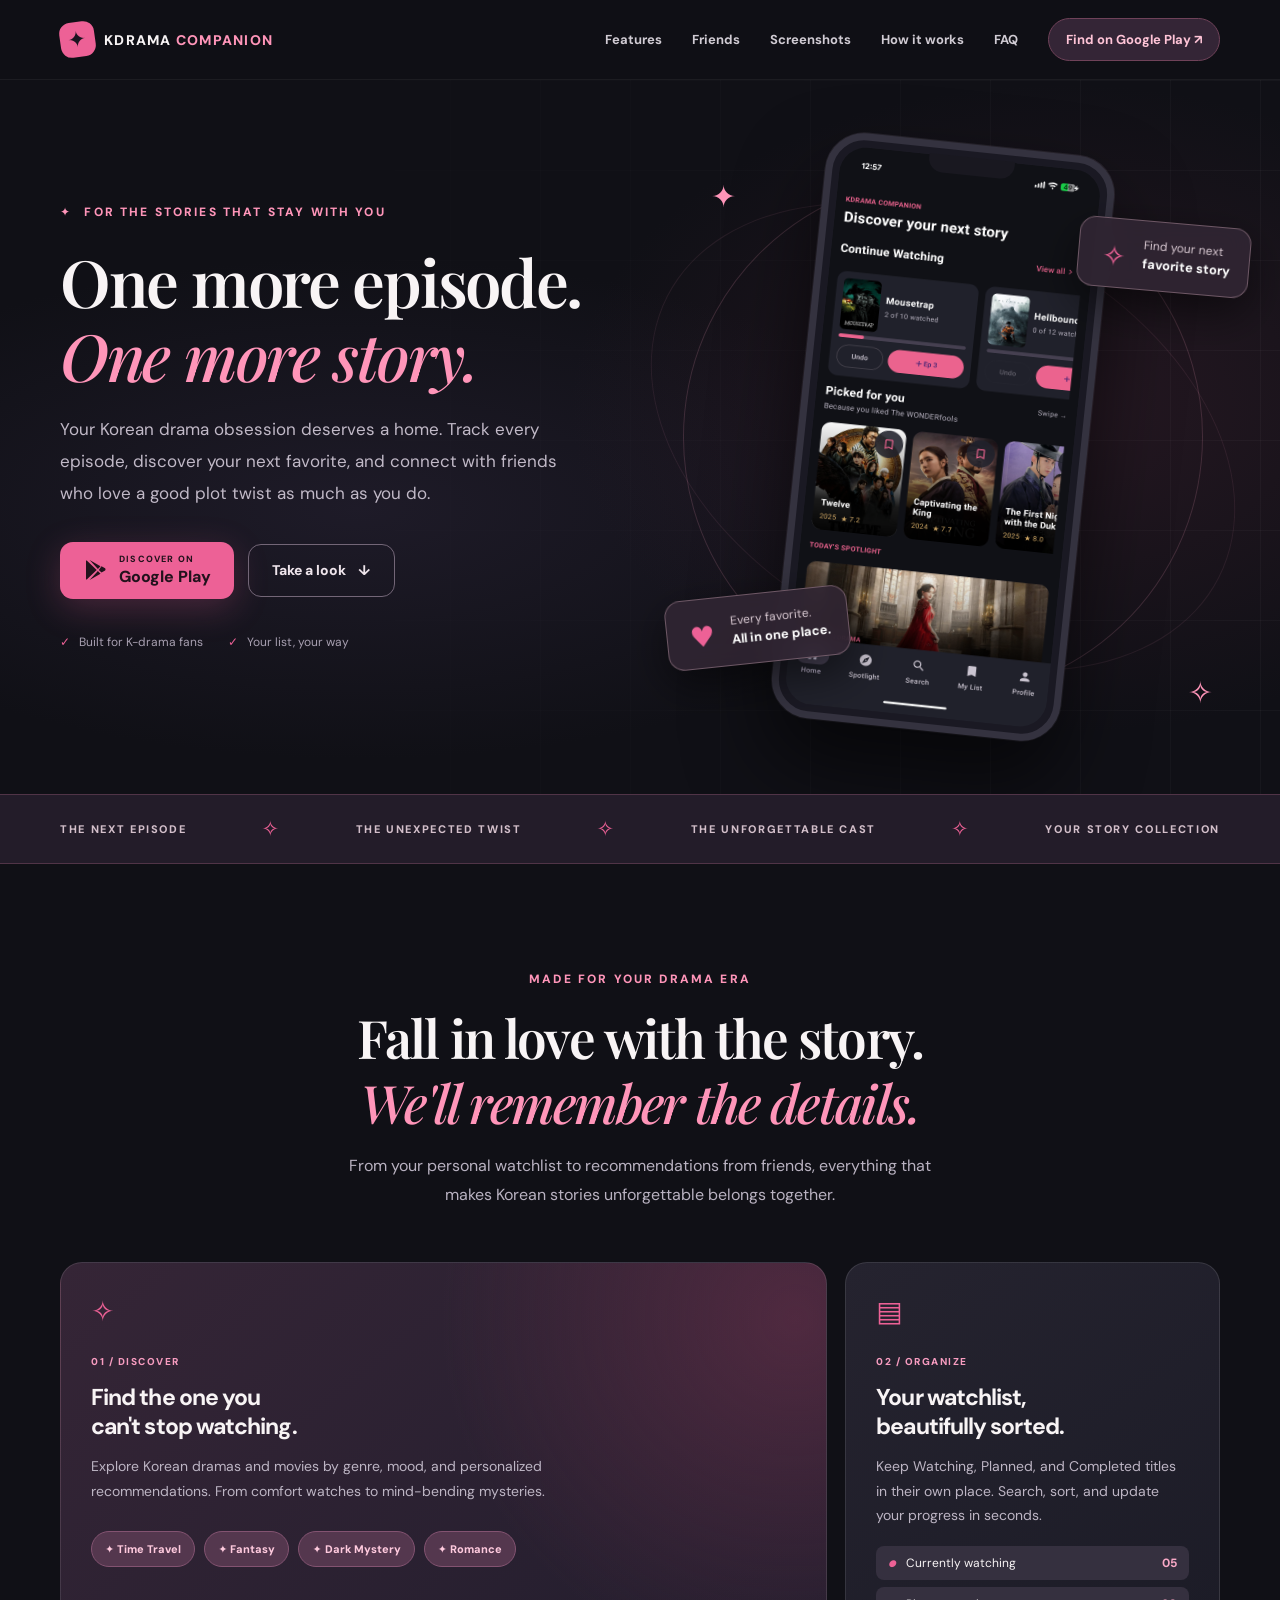
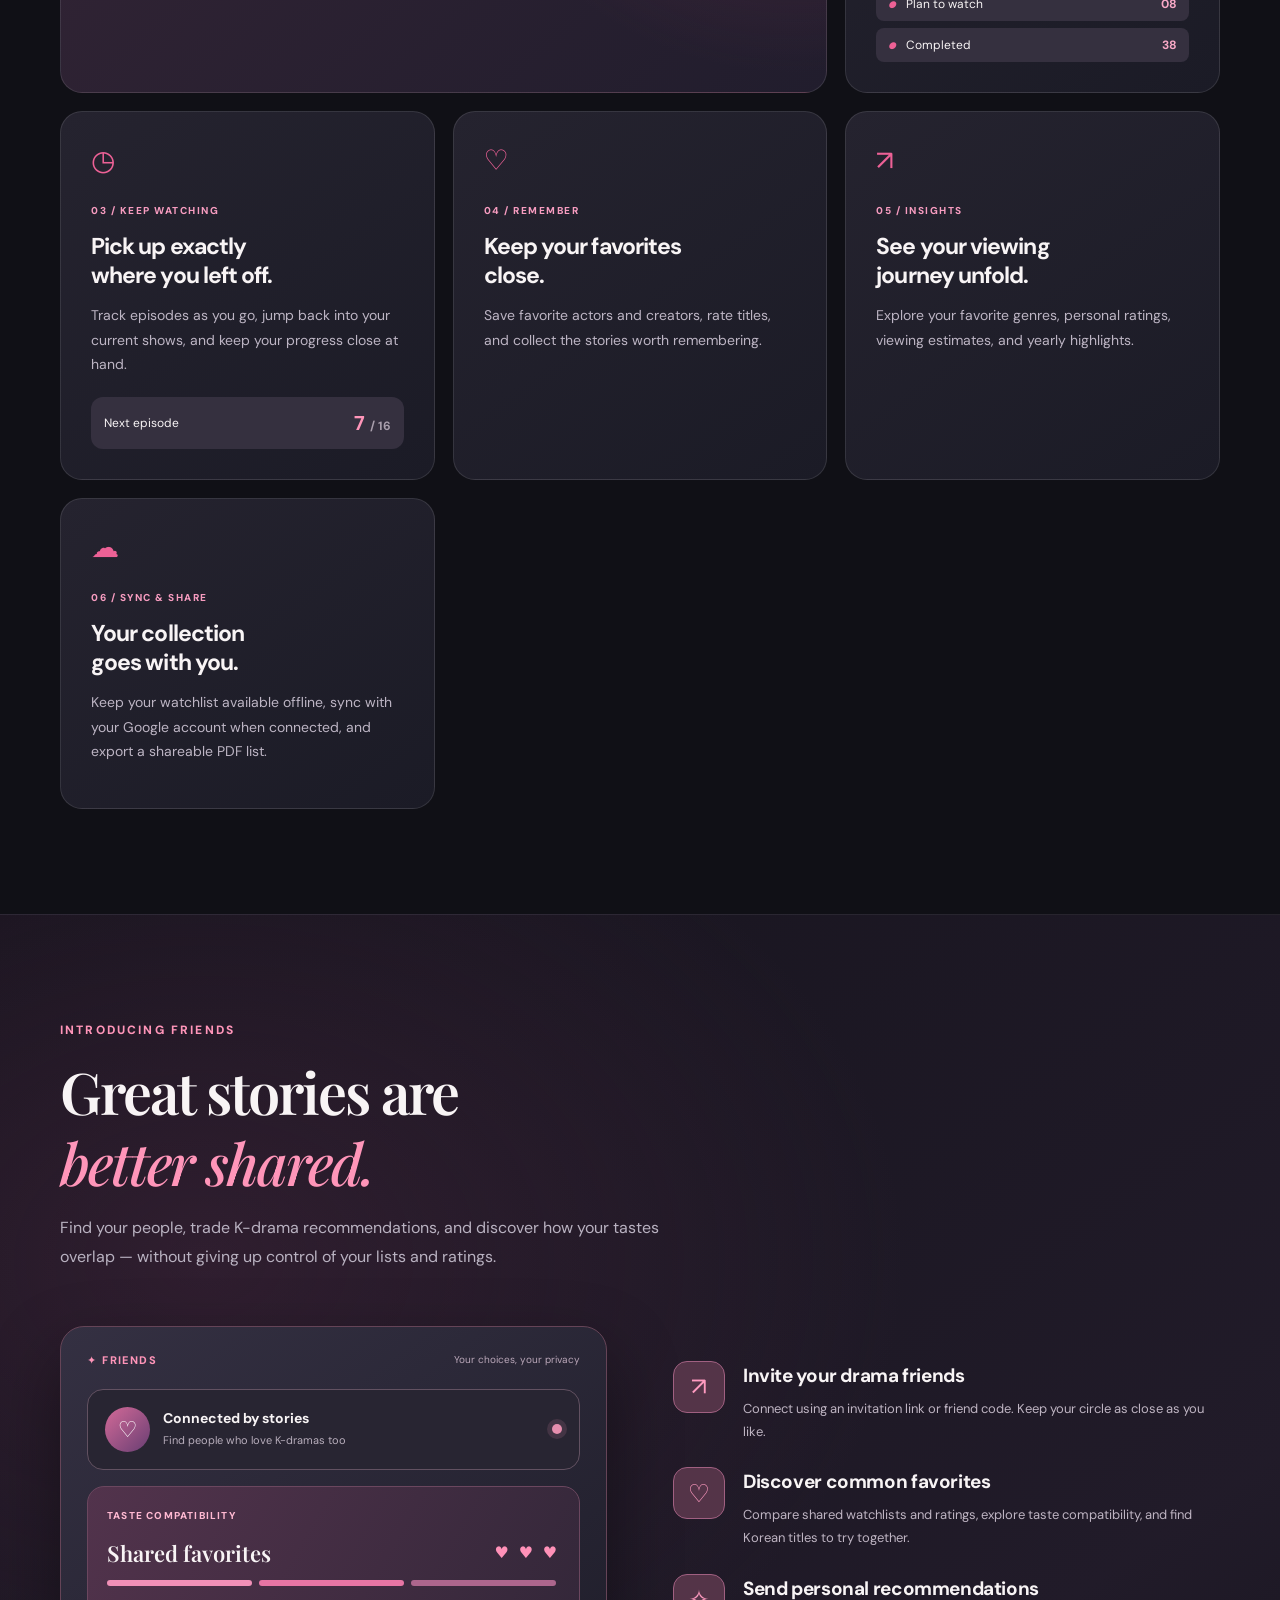
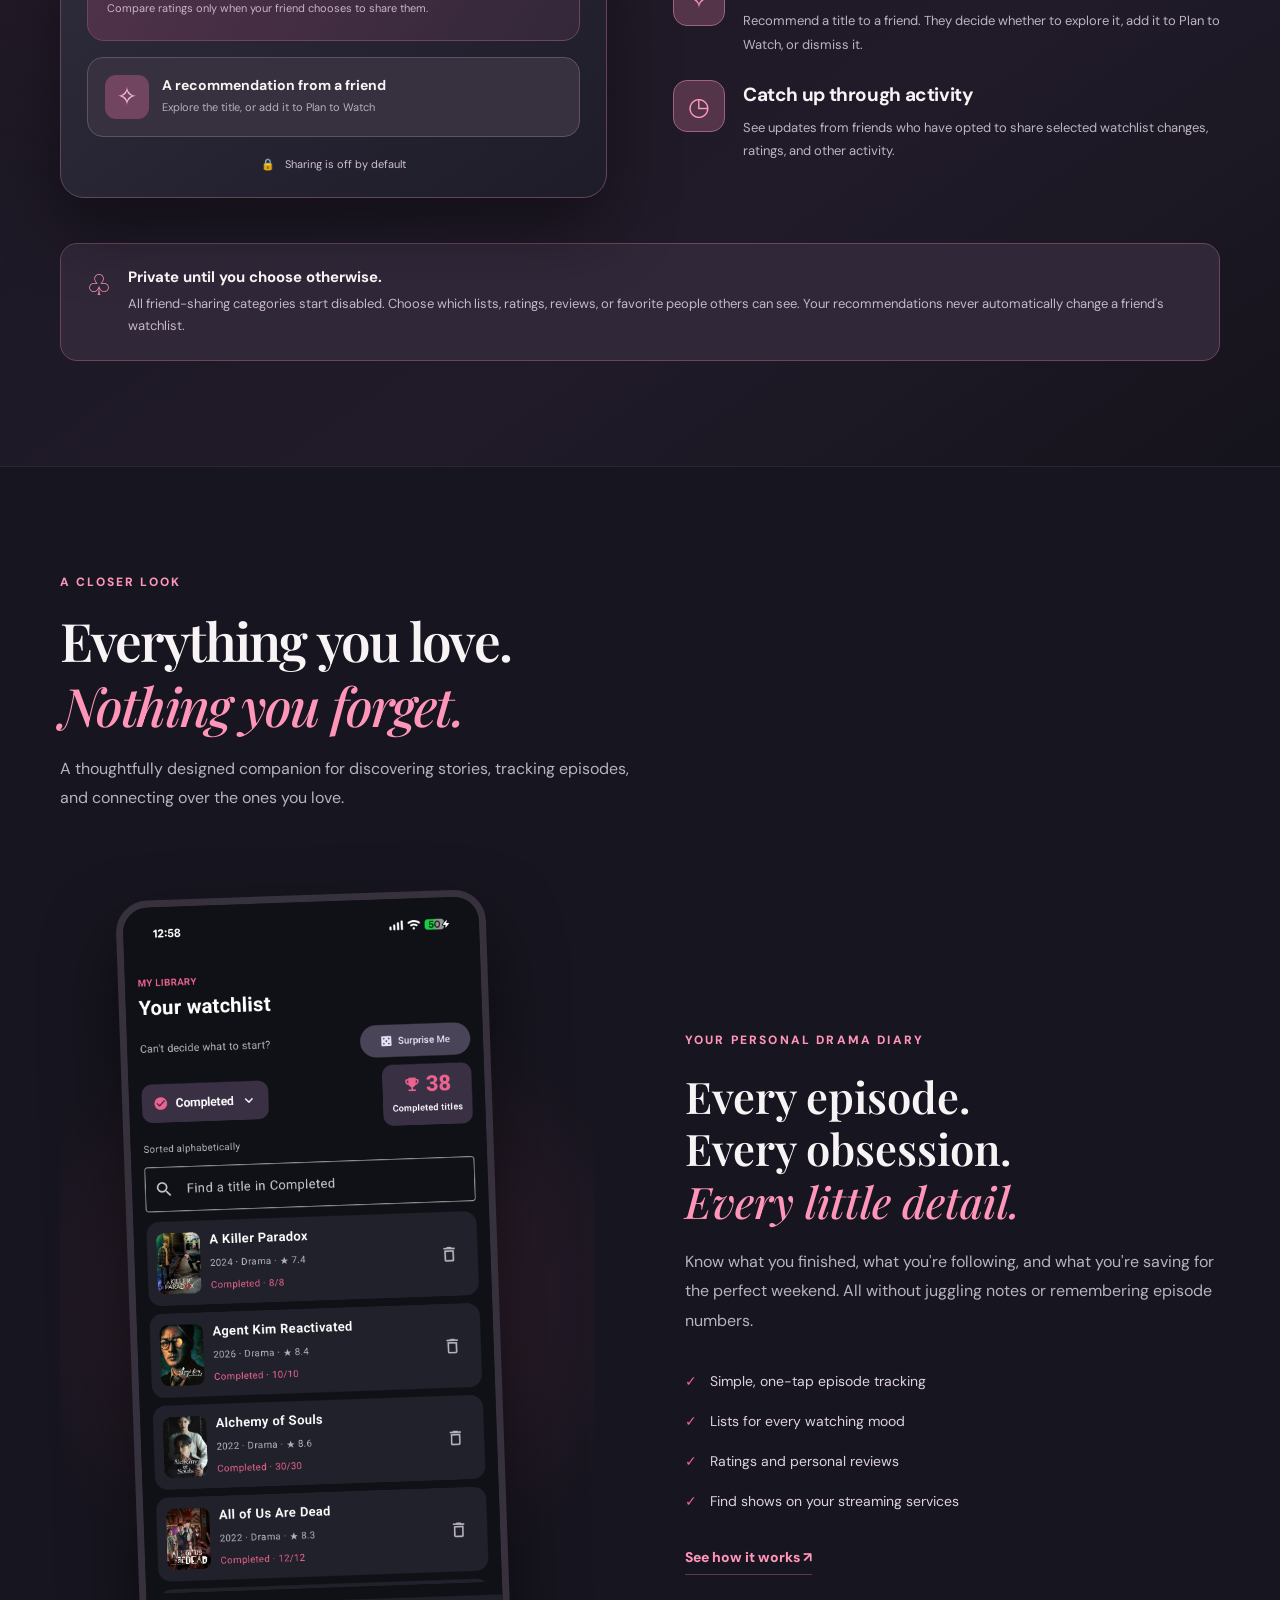
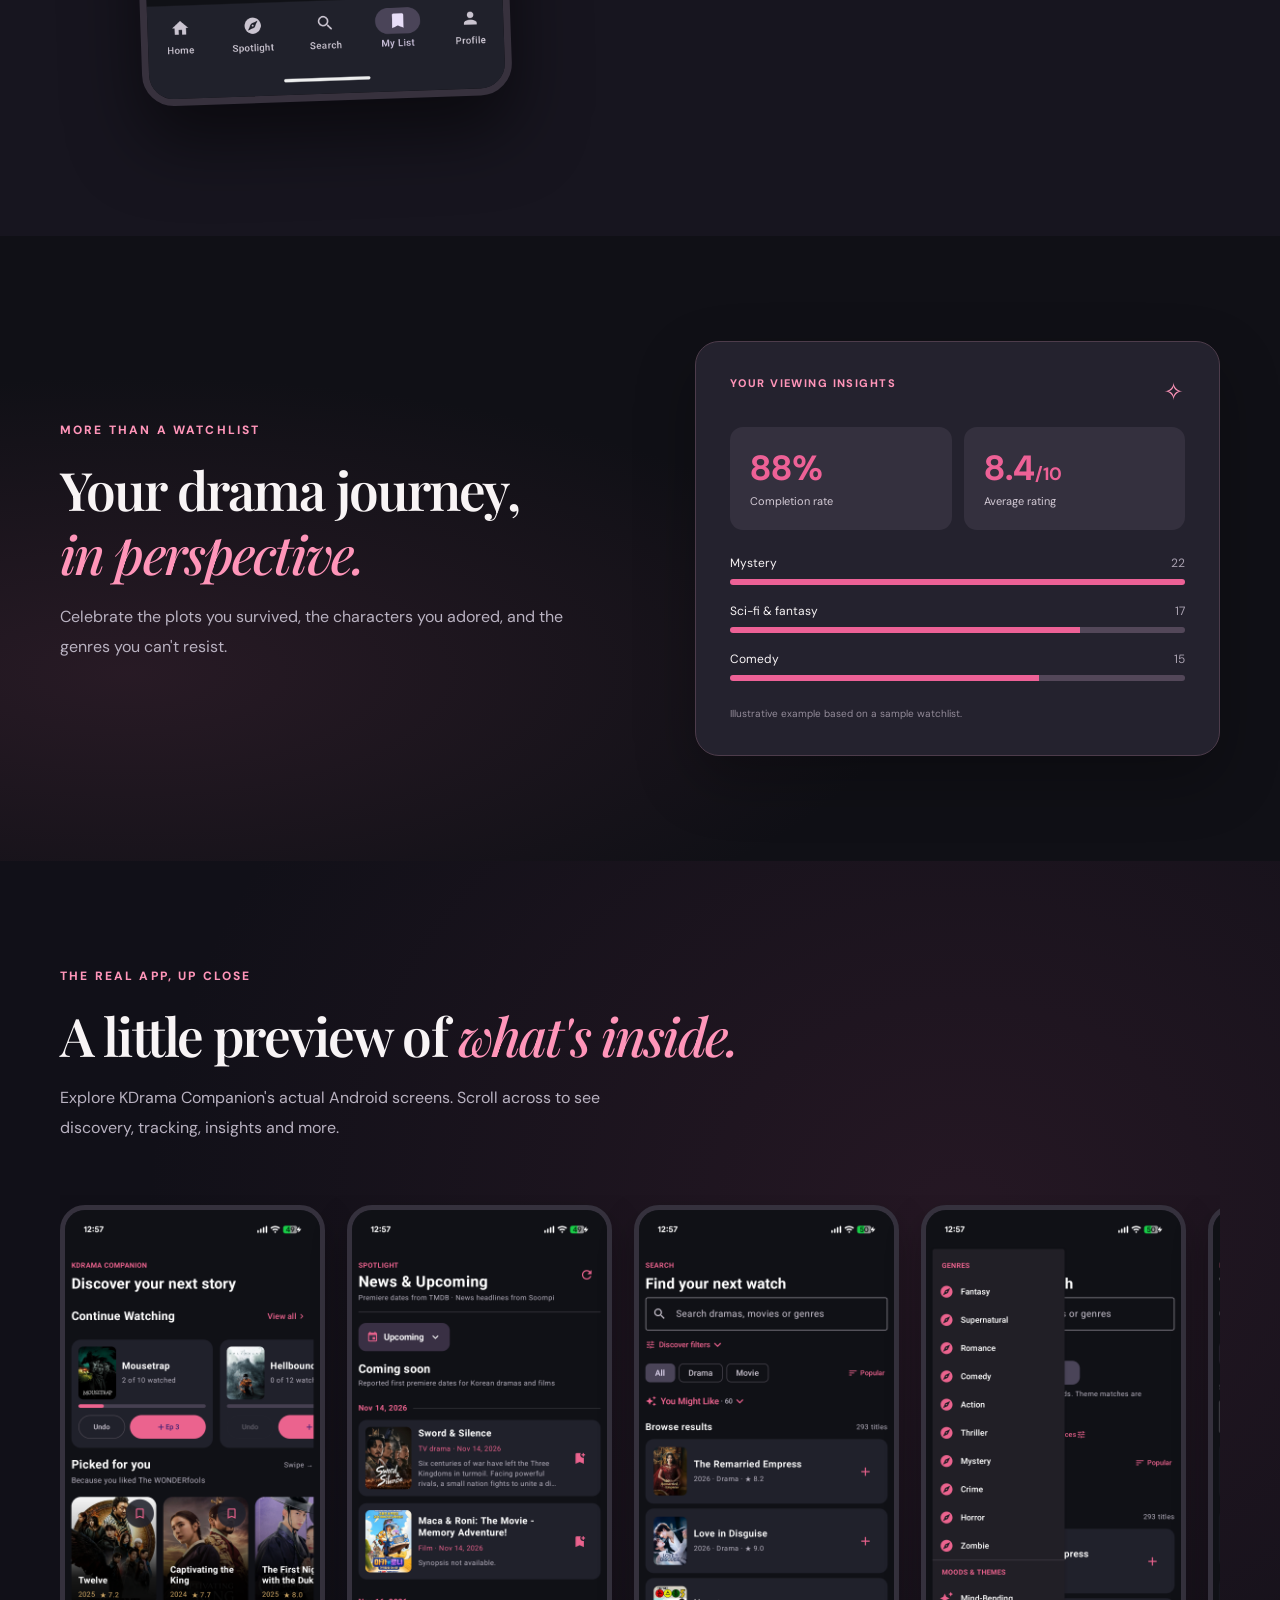
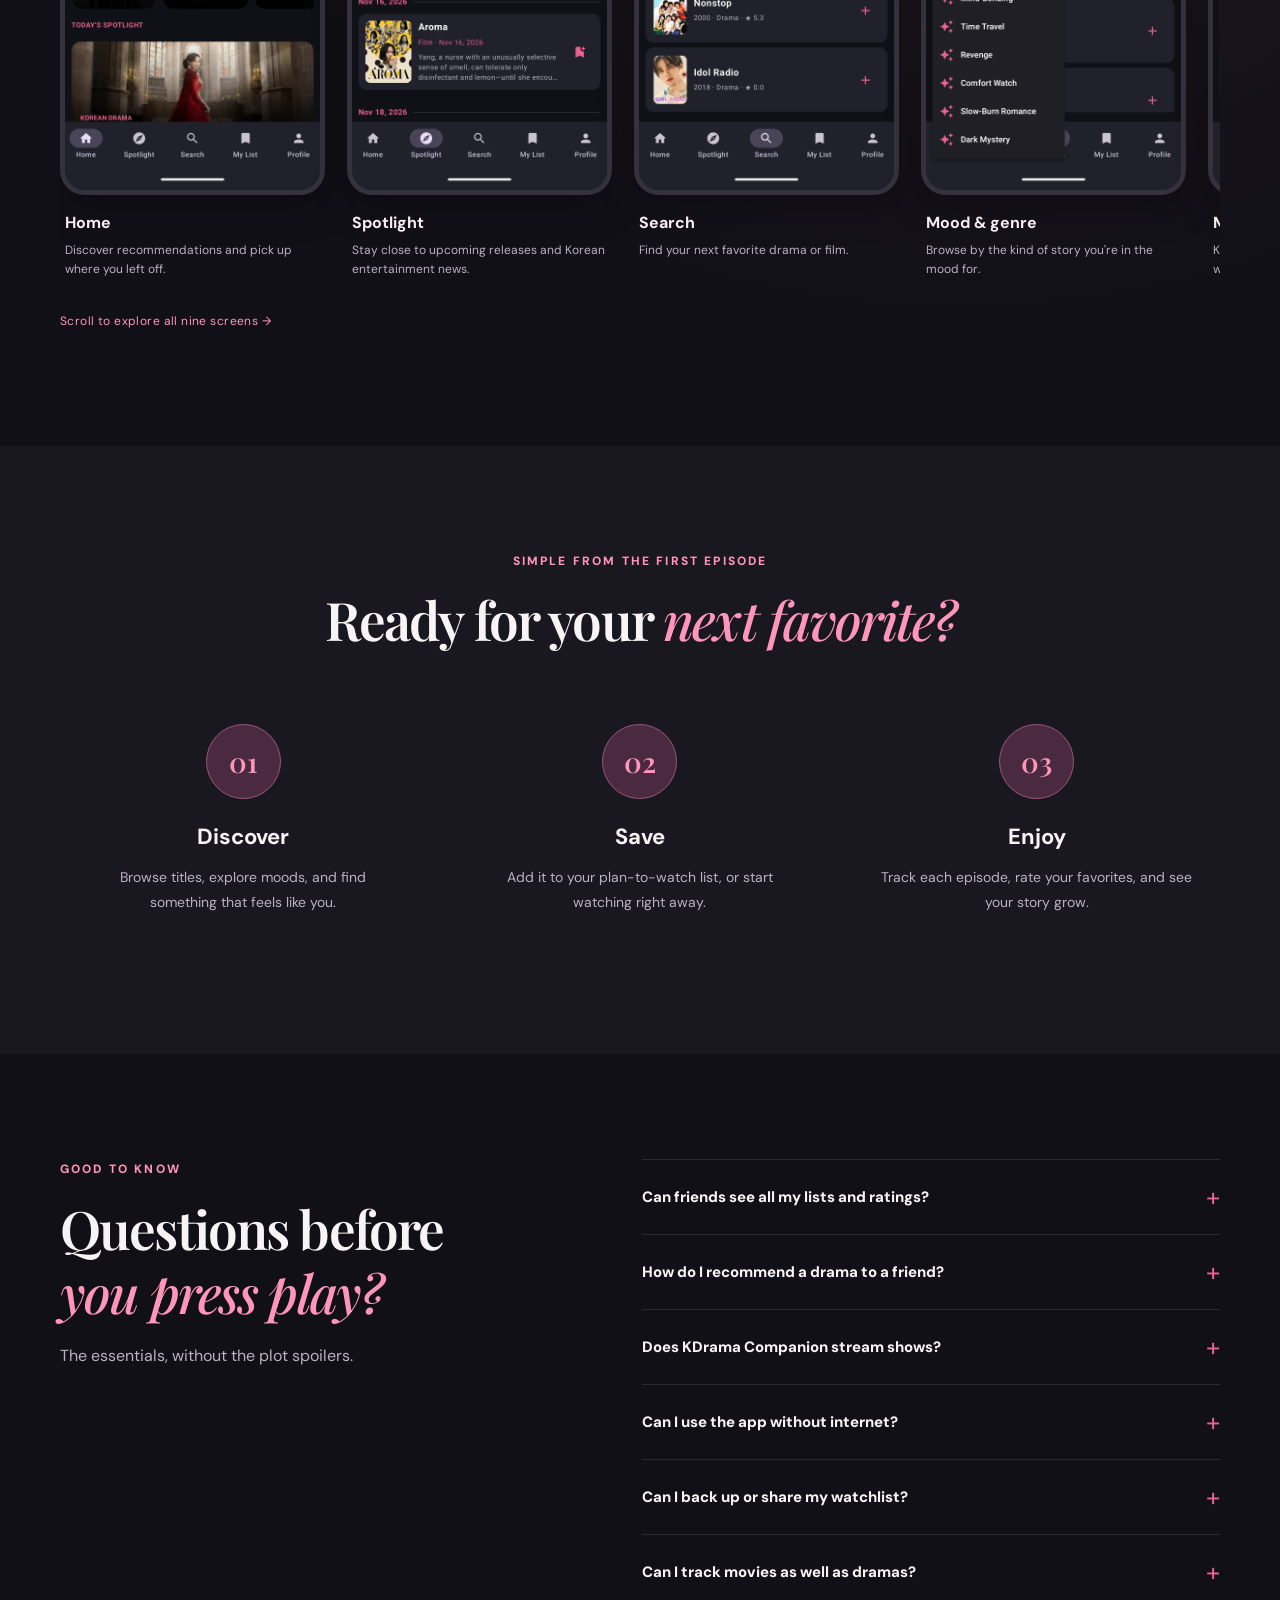
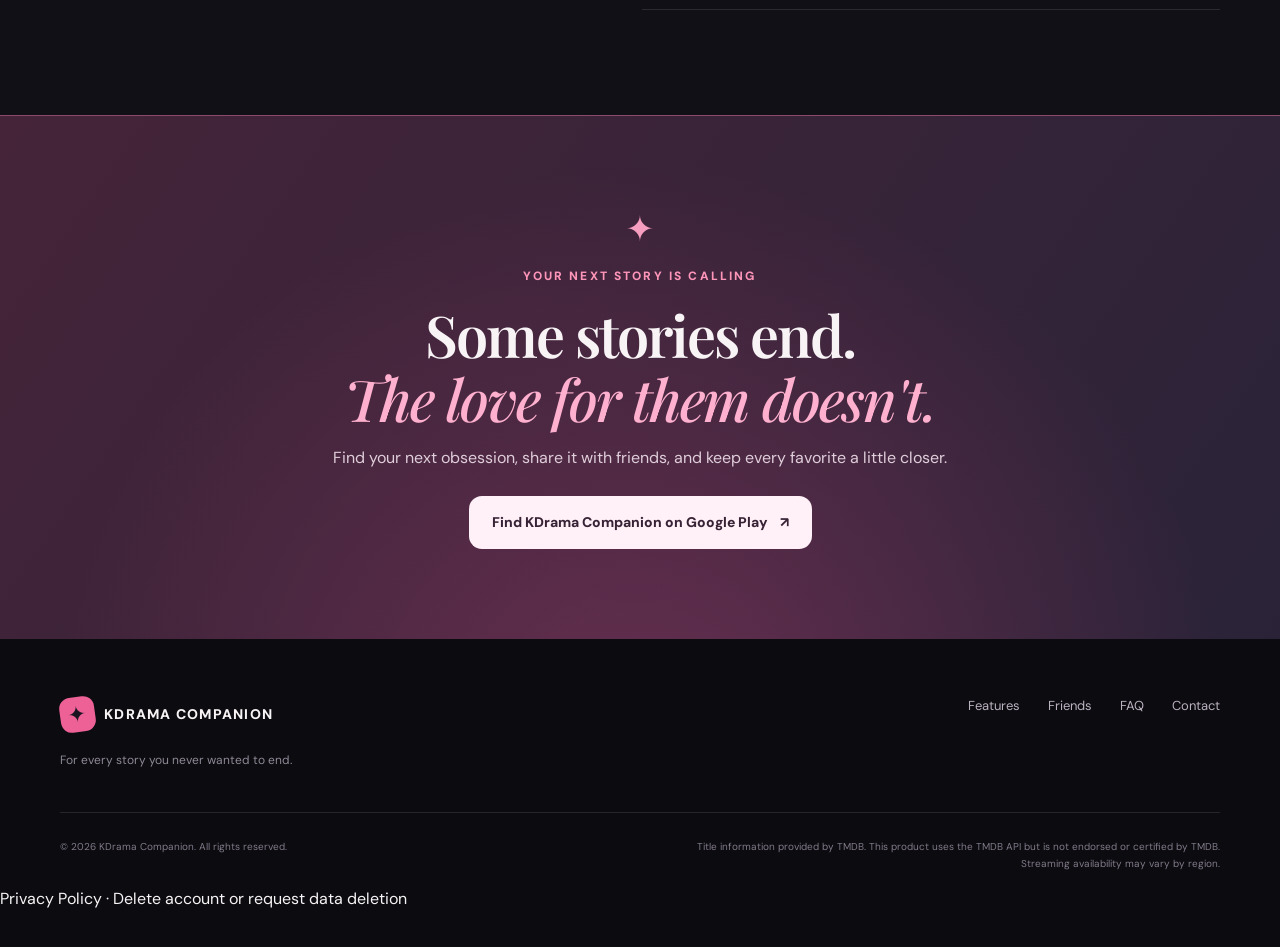
==== index.html @ b450ac23 "Publish KDrama Companion privacy policy and site links" ====
<!doctype html>
<html lang="en">
<head>
  <meta charset="utf-8">
  <meta name="viewport" content="width=device-width, initial-scale=1">
  <meta name="theme-color" content="#101016">
  <meta name="description" content="Discover Korean dramas and films, track episodes, and connect with friends. Compare watchlists, share recommendations, and keep your favorites organized with KDrama Companion.">
  <meta property="og:type" content="website">
  <meta property="og:title" content="KDrama Companion — Watch, discover & connect">
  <meta property="og:description" content="Track what you watch, find your next K-drama, and connect with friends through recommendations, watchlist comparisons, and shared favorites.">
  <title>KDrama Companion — Track K-Dramas, Discover & Connect</title>
  <link rel="icon" type="image/svg+xml" href="favicon.svg">
  <link rel="stylesheet" href="styles.css">
  <script defer src="script.js"></script>
</head>
<body>
  <a class="skip" href="#main">Skip to content</a>
  <header class="site-header" id="top">
    <nav class="nav shell" aria-label="Main navigation">
      <a class="brand" href="#top" aria-label="KDrama Companion home"><span class="brand-mark" aria-hidden="true">✦</span><span>KDRAMA<span class="brand-second"> COMPANION</span></span></a>
      <button class="menu-toggle" aria-label="Open menu" aria-expanded="false" aria-controls="menu"><span></span><span></span><span></span></button>
      <div class="nav-links" id="menu">
        <a href="#features">Features</a><a href="#friends">Friends</a><a href="#screenshots">Screenshots</a><a href="#how-it-works">How it works</a><a href="#faq">FAQ</a>
        <a class="nav-cta" href="https://play.google.com/store/apps/details?id=com.guns4america.kdrama" target="_blank" rel="noopener noreferrer">Find on Google Play <span aria-hidden="true">↗</span></a>
      </div>
    </nav>
  </header>
  <main id="main">
    <section class="hero">
      <div class="hero-glow" aria-hidden="true"></div>
      <div class="shell hero-grid">
        <div class="hero-copy">
          <div class="eyebrow"><span class="sparkle">✦</span> FOR THE STORIES THAT STAY WITH YOU</div>
          <h1>One more episode.<br><em>One more story.</em></h1>
          <p class="hero-lead">Your Korean drama obsession deserves a home. Track every episode, discover your next favorite, and connect with friends who love a good plot twist as much as you do.</p>
          <div class="hero-actions"><a class="button button-primary" href="https://play.google.com/store/apps/details?id=com.guns4america.kdrama" target="_blank" rel="noopener noreferrer"><svg aria-hidden="true" viewBox="0 0 24 24" fill="currentColor"><path d="M3.5 2.2c-.3.2-.5.6-.5 1v17.6c0 .4.2.8.5 1L13.7 12 3.5 2.2Zm11.4 10.9 2.6 2.6-10.9 6.2 8.3-8.8Zm3.6-4.9 3.2 1.8c1.1.6 1.1 2.2 0 2.8l-3.2 1.8L15.8 12l2.7-3.8ZM6.6 2.1l10.9 6.2-2.6 2.6-8.3-8.8Z"/></svg><span><small>DISCOVER ON</small>Google Play</span></a><a class="button button-ghost" href="#experience">Take a look <span aria-hidden="true">↓</span></a></div>
          <div class="hero-notes"><span><i aria-hidden="true">✓</i> Built for K-drama fans</span><span><i aria-hidden="true">✓</i> Your list, your way</span></div>
        </div>
        <div class="hero-art" aria-label="Stylized preview of the KDrama Companion app">
          <div class="orbit orbit-one" aria-hidden="true"></div><div class="orbit orbit-two" aria-hidden="true"></div>
          <div class="floating-note note-top"><span class="note-symbol">✧</span><span>Find your next<br><strong>favorite story</strong></span></div>
          <div class="phone">
            <div class="phone-screen real-screen"><img src="assets/Screenshot_20261113-125745.png" alt="KDrama Companion Home screen showing Continue Watching and personalized recommendations" fetchpriority="high" decoding="async"></div>
          </div>
          <div class="floating-note note-bottom"><span class="note-heart">♥</span><span>Every favorite.<br><strong>All in one place.</strong></span></div>
          <div class="art-spark star-a" aria-hidden="true">✦</div><div class="art-spark star-b" aria-hidden="true">✧</div>
        </div>
      </div>
    </section>
    <div class="ribbon" aria-label="App highlights"><div class="shell ribbon-content"><span>THE NEXT EPISODE</span><b>✧</b><span>THE UNEXPECTED TWIST</span><b>✧</b><span>THE UNFORGETTABLE CAST</span><b>✧</b><span>YOUR STORY COLLECTION</span></div></div>
    <section class="section intro" id="features"><div class="shell">
      <div class="section-header centered"><div class="eyebrow">MADE FOR YOUR DRAMA ERA</div><h2>Fall in love with the story.<br><em>We'll remember the details.</em></h2><p>From your personal watchlist to recommendations from friends, everything that makes Korean stories unforgettable belongs together.</p></div>
      <div class="feature-grid">
        <article class="feature feature-large"><span class="feature-icon">✧</span><span class="feature-tag">01 / DISCOVER</span><h3>Find the one you<br>can't stop watching.</h3><p>Explore Korean dramas and movies by genre, mood, and personalized recommendations. From comfort watches to mind-bending mysteries.</p><div class="genre-chips"><span>✦ Time Travel</span><span>✦ Fantasy</span><span>✦ Dark Mystery</span><span>✦ Romance</span></div></article>
        <article class="feature"><span class="feature-icon">▤</span><span class="feature-tag">02 / ORGANIZE</span><h3>Your watchlist,<br>beautifully sorted.</h3><p>Keep Watching, Planned, and Completed titles in their own place. Search, sort, and update your progress in seconds.</p><div class="mini-list"><span><i>●</i> Currently watching <b>05</b></span><span><i>●</i> Plan to watch <b>08</b></span><span><i>●</i> Completed <b>38</b></span></div></article>
        <article class="feature"><span class="feature-icon">◷</span><span class="feature-tag">03 / KEEP WATCHING</span><h3>Pick up exactly<br>where you left off.</h3><p>Track episodes as you go, jump back into your current shows, and keep your progress close at hand.</p><div class="mini-progress"><span>Next episode</span><strong>7 <small>/ 16</small></strong><div><i></i></div></div></article>
        <article class="feature"><span class="feature-icon">♡</span><span class="feature-tag">04 / REMEMBER</span><h3>Keep your favorites<br>close.</h3><p>Save favorite actors and creators, rate titles, and collect the stories worth remembering.</p></article>
        <article class="feature"><span class="feature-icon">↗</span><span class="feature-tag">05 / INSIGHTS</span><h3>See your viewing<br>journey unfold.</h3><p>Explore your favorite genres, personal ratings, viewing estimates, and yearly highlights.</p></article>
        <article class="feature"><span class="feature-icon">☁</span><span class="feature-tag">06 / SYNC & SHARE</span><h3>Your collection<br>goes with you.</h3><p>Keep your watchlist available offline, sync with your Google account when connected, and export a shareable PDF list.</p></article>
      </div>
    </div></section>
    <section class="section friends-section" id="friends" aria-labelledby="friends-title"><div class="shell">
      <div class="friends-intro"><div class="eyebrow">INTRODUCING FRIENDS</div><h2>Great stories are<br><em>better shared.</em></h2><p>Find your people, trade K-drama recommendations, and discover how your tastes overlap — without giving up control of your lists and ratings.</p></div>
      <div class="friends-grid">
        <div class="friends-demo" aria-label="Illustrative Friends feature preview; not an app screenshot">
          <div class="friends-demo-top"><span class="demo-kicker">✦ FRIENDS</span><span class="demo-private">Your choices, your privacy</span></div>
          <div class="demo-connection"><span class="demo-avatar" aria-hidden="true">♡</span><div><strong>Connected by stories</strong><small>Find people who love K-dramas too</small></div><span class="demo-dot" aria-hidden="true"></span></div>
          <div class="demo-compare"><div class="demo-label">TASTE COMPATIBILITY</div><div class="demo-match"><span class="demo-overlap">Shared favorites</span><span class="demo-hearts" aria-hidden="true">♥ ♥ ♥</span></div><div class="demo-tracks"><span></span><span></span><span></span></div><p>Compare ratings only when your friend chooses to share them.</p></div>
          <div class="demo-recommend"><span class="demo-recommend-icon" aria-hidden="true">✧</span><div><strong>A recommendation from a friend</strong><small>Explore the title, or add it to Plan to Watch</small></div></div>
          <div class="demo-footer"><span aria-hidden="true">🔒</span> Sharing is off by default</div>
        </div>
        <div class="friends-benefits">
          <article class="friend-benefit"><span class="friend-icon" aria-hidden="true">↗</span><div><h3>Invite your drama friends</h3><p>Connect using an invitation link or friend code. Keep your circle as close as you like.</p></div></article>
          <article class="friend-benefit"><span class="friend-icon" aria-hidden="true">♡</span><div><h3>Discover common favorites</h3><p>Compare shared watchlists and ratings, explore taste compatibility, and find Korean titles to try together.</p></div></article>
          <article class="friend-benefit"><span class="friend-icon" aria-hidden="true">✧</span><div><h3>Send personal recommendations</h3><p>Recommend a title to a friend. They decide whether to explore it, add it to Plan to Watch, or dismiss it.</p></div></article>
          <article class="friend-benefit"><span class="friend-icon" aria-hidden="true">◷</span><div><h3>Catch up through activity</h3><p>See updates from friends who have opted to share selected watchlist changes, ratings, and other activity.</p></div></article>
        </div>
      </div>
      <div class="friends-privacy"><span class="privacy-icon" aria-hidden="true">♧</span><div><strong>Private until you choose otherwise.</strong><p>All friend-sharing categories start disabled. Choose which lists, ratings, reviews, or favorite people others can see. Your recommendations never automatically change a friend's watchlist.</p></div></div>
    </div></section>
    <section class="section experience" id="experience"><div class="shell">
      <div class="section-header"><div class="eyebrow">A CLOSER LOOK</div><h2>Everything you love.<br><em>Nothing you forget.</em></h2><p>A thoughtfully designed companion for discovering stories, tracking episodes, and connecting over the ones you love.</p></div>
      <div class="experience-grid">
        <div class="experience-preview"><div class="actual-preview"><img src="assets/Screenshot_20261113-125808.png" alt="KDrama Companion My List showing completed dramas with ratings and episode progress" loading="lazy" decoding="async"></div></div>
        <div class="experience-copy"><div class="eyebrow">YOUR PERSONAL DRAMA DIARY</div><h3>Every episode.<br>Every obsession.<br><em>Every little detail.</em></h3><p>Know what you finished, what you're following, and what you're saving for the perfect weekend. All without juggling notes or remembering episode numbers.</p><ul class="check-list"><li>Simple, one-tap episode tracking</li><li>Lists for every watching mood</li><li>Ratings and personal reviews</li><li>Find shows on your streaming services</li></ul><a href="#how-it-works" class="text-link">See how it works <span aria-hidden="true">↗</span></a></div>
      </div>
    </div></section>
    <section class="section stats"><div class="shell stats-grid"><div><div class="eyebrow">MORE THAN A WATCHLIST</div><h2>Your drama journey,<br><em>in perspective.</em></h2><p>Celebrate the plots you survived, the characters you adored, and the genres you can't resist.</p></div><div class="insight-panel"><div class="insight-head"><span>YOUR VIEWING INSIGHTS</span><span>✧</span></div><div class="insight-numbers"><div><strong>88%</strong><span>Completion rate</span></div><div><strong>8.4<small>/10</small></strong><span>Average rating</span></div></div><div class="insight-bars"><div><span>Mystery</span><span>22</span><i style="--fill:100%"></i></div><div><span>Sci-fi & fantasy</span><span>17</span><i style="--fill:77%"></i></div><div><span>Comedy</span><span>15</span><i style="--fill:68%"></i></div></div><small class="sample-disclaimer">Illustrative example based on a sample watchlist.</small></div></div></section>
    <section class="section screenshot-section" id="screenshots"><div class="shell"><div class="section-header"><div class="eyebrow">THE REAL APP, UP CLOSE</div><h2>A little preview of <em>what's inside.</em></h2><p>Explore KDrama Companion's actual Android screens. Scroll across to see discovery, tracking, insights and more.</p></div><div class="screenshot-gallery" role="region" aria-label="KDrama Companion app screenshots" tabindex="0"><figure class="screenshot-card"><div class="shot-image"><img src="assets/Screenshot_20261113-125745.png" alt="KDrama Companion Home screen" loading="lazy" decoding="async" width="690" height="1536"></div><figcaption><strong>Home</strong><span>Discover recommendations and pick up where you left off.</span></figcaption></figure>
<figure class="screenshot-card"><div class="shot-image"><img src="assets/Screenshot_20261113-125748.png" alt="KDrama Companion Spotlight screen" loading="lazy" decoding="async" width="690" height="1536"></div><figcaption><strong>Spotlight</strong><span>Stay close to upcoming releases and Korean entertainment news.</span></figcaption></figure>
<figure class="screenshot-card"><div class="shot-image"><img src="assets/Screenshot_20261113-125753.png" alt="KDrama Companion Search screen" loading="lazy" decoding="async" width="690" height="1536"></div><figcaption><strong>Search</strong><span>Find your next favorite drama or film.</span></figcaption></figure>
<figure class="screenshot-card"><div class="shot-image"><img src="assets/Screenshot_20261113-125758.png" alt="KDrama Companion Mood & genre screen" loading="lazy" decoding="async" width="690" height="1536"></div><figcaption><strong>Mood & genre</strong><span>Browse by the kind of story you're in the mood for.</span></figcaption></figure>
<figure class="screenshot-card"><div class="shot-image"><img src="assets/Screenshot_20261113-125808.png" alt="KDrama Companion My List screen" loading="lazy" decoding="async" width="690" height="1536"></div><figcaption><strong>My List</strong><span>Keep completed, planned, and currently watching titles organized.</span></figcaption></figure>
<figure class="screenshot-card"><div class="shot-image"><img src="assets/Screenshot_20261113-125812.png" alt="KDrama Companion Profile screen" loading="lazy" decoding="async" width="690" height="1536"></div><figcaption><strong>Profile</strong><span>Your collection and preferences in one place.</span></figcaption></figure>
<figure class="screenshot-card"><div class="shot-image"><img src="assets/Screenshot_20261113-125817.png" alt="KDrama Companion Viewing Insights screen" loading="lazy" decoding="async" width="690" height="1536"></div><figcaption><strong>Viewing Insights</strong><span>Celebrate your genres, ratings and viewing history.</span></figcaption></figure>
<figure class="screenshot-card"><div class="shot-image"><img src="assets/Screenshot_20261113-125823.png" alt="KDrama Companion Streaming Services screen" loading="lazy" decoding="async" width="690" height="1536"></div><figcaption><strong>Streaming Services</strong><span>Make discovery relevant to the services you use.</span></figcaption></figure>
<figure class="screenshot-card"><div class="shot-image"><img src="assets/Screenshot_20261113-125832.png" alt="KDrama Companion Backup & Export screen" loading="lazy" decoding="async" width="690" height="1536"></div><figcaption><strong>Backup & Export</strong><span>Keep your data backed up and share watchlists as PDFs.</span></figcaption></figure></div><p class="gallery-hint">Scroll to explore all nine screens <span aria-hidden="true">→</span></p></div></section>
    <section class="section steps" id="how-it-works"><div class="shell"><div class="section-header centered"><div class="eyebrow">SIMPLE FROM THE FIRST EPISODE</div><h2>Ready for your <em>next favorite?</em></h2></div><div class="steps-grid"><div><span>01</span><h3>Discover</h3><p>Browse titles, explore moods, and find something that feels like you.</p></div><div><span>02</span><h3>Save</h3><p>Add it to your plan-to-watch list, or start watching right away.</p></div><div><span>03</span><h3>Enjoy</h3><p>Track each episode, rate your favorites, and see your story grow.</p></div></div></div></section>
    <section class="section faq" id="faq"><div class="shell faq-grid"><div><div class="eyebrow">GOOD TO KNOW</div><h2>Questions before<br><em>you press play?</em></h2><p>The essentials, without the plot spoilers.</p></div><div class="faq-items"><details><summary>Can friends see all my lists and ratings? <span>+</span></summary><p>No. Friend sharing starts off by default. You choose which watchlists, ratings, reviews, and favorites are visible through the app’s sharing settings.</p></details><details><summary>How do I recommend a drama to a friend? <span>+</span></summary><p>Add friends with an invitation link or friend code, then use the app’s recommendation feature to send them a title. They can view details, add it to Plan to Watch, or dismiss the suggestion.</p></details><details><summary>Does KDrama Companion stream shows? <span>+</span></summary><p>No. KDrama Companion is a discovery and watch-tracking app. It helps you find where a title may be available to watch, but does not stream video itself.</p></details><details><summary>Can I use the app without internet? <span>+</span></summary><p>Your saved watchlists work offline. Discovery, fresh title information, news, and cloud synchronization require connectivity.</p></details><details><summary>Can I back up or share my watchlist? <span>+</span></summary><p>Yes. The app supports backups and restores, Google account synchronization, and exporting selected watchlists as a formatted PDF.</p></details><details><summary>Can I track movies as well as dramas? <span>+</span></summary><p>Yes. Discover and organize both Korean dramas and Korean films in one place.</p></details></div></div></section>
    <section class="closing"><div class="shell closing-inner"><span class="closing-deco" aria-hidden="true">✦</span><div class="eyebrow">YOUR NEXT STORY IS CALLING</div><h2>Some stories end.<br><em>The love for them doesn't.</em></h2><p>Find your next obsession, share it with friends, and keep every favorite a little closer.</p><a class="button button-light" href="https://play.google.com/store/apps/details?id=com.guns4america.kdrama" target="_blank" rel="noopener noreferrer">Find KDrama Companion on Google Play <span aria-hidden="true">↗</span></a></div></section>
  </main>
  <footer class="footer"><div class="shell footer-grid"><div><a class="brand" href="#top"><span class="brand-mark" aria-hidden="true">✦</span> KDRAMA COMPANION</a><p>For every story you never wanted to end.</p></div><div class="footer-right"><a href="#features">Features</a><a href="#friends">Friends</a><a href="#faq">FAQ</a><a href="https://github.com/guns4america/kdramacompanionweb/issues" target="_blank" rel="noopener noreferrer">Contact</a></div></div><div class="shell footer-bottom"><span>© <span id="year">2026</span> KDrama Companion. All rights reserved.</span><span>Title information provided by TMDB. This product uses the TMDB API but is not endorsed or certified by TMDB. Streaming availability may vary by region.</span></div><p><a href="/privacy/">Privacy Policy</a> · <a href="/delete-account/">Delete account or request data deletion</a></p>
</footer>
</body>
</html>
---- styles.css ----
@import url('https://fonts.googleapis.com/css2?family=DM+Sans:wght@400;500;600;700;800&family=Playfair+Display:ital,wght@0,500;0,600;0,700;1,500;1,600&display=swap');
:root{color-scheme:dark;--bg:#101016;--panel:#21212c;--panel2:#2b2737;--text:#f8f4f5;--muted:#b9b2c1;--pink:#ed6196;--pink-light:#ff95b9;--border:rgba(255,255,255,.11);--shell:1160px}
*{box-sizing:border-box}html{scroll-behavior:smooth;scroll-padding-top:84px}body{margin:0;background:var(--bg);color:var(--text);font-family:"DM Sans",system-ui,sans-serif;-webkit-font-smoothing:antialiased}a{color:inherit;text-decoration:none}button{font:inherit}button,a,summary{-webkit-tap-highlight-color:transparent}a:focus-visible,button:focus-visible,summary:focus-visible{outline:2px solid var(--pink-light);outline-offset:4px}::selection{background:#ed619690;color:#fff}.shell{width:min(var(--shell),calc(100% - 64px));margin:auto}.skip{position:absolute;left:1rem;top:-100px;background:var(--pink);padding:12px;z-index:1000}.skip:focus{top:12px}
.site-header{height:80px;position:sticky;top:0;z-index:100;background:rgba(16,16,22,.86);backdrop-filter:blur(20px);border-bottom:1px solid rgba(255,255,255,.055)}.nav{height:100%;display:flex;align-items:center;justify-content:space-between;gap:32px}.brand{display:inline-flex;align-items:center;gap:9px;letter-spacing:.09em;font-weight:800;font-size:14px;white-space:nowrap}.brand-mark{width:35px;height:35px;display:grid;place-items:center;color:#1b1420;font-size:22px;background:var(--pink);border-radius:11px;transform:rotate(-8deg)}.brand-second{color:var(--pink-light)}.nav-links{display:flex;align-items:center;gap:30px;font-size:13px;color:#d0cbd3;font-weight:700}.nav-links>a:not(.nav-cta):hover,.footer a:hover{color:var(--pink-light)}.nav-cta{padding:12px 17px;background:#342536;color:#ffc4d7!important;border:1px solid #6f4259;border-radius:999px}.nav-cta:hover{background:#493046}.menu-toggle{display:none}
.hero{position:relative;overflow:hidden;background:radial-gradient(ellipse 55% 65% at 83% 46%,#45233366,transparent 70%),radial-gradient(ellipse 60% 45% at 28% 60%,#252031aa,transparent 78%),#101016}.hero:before{content:"";position:absolute;inset:0;background-image:linear-gradient(#ffffff08 1px,transparent 1px),linear-gradient(90deg,#ffffff08 1px,transparent 1px);background-size:90px 90px;mask-image:linear-gradient(90deg,transparent 15%,#000 100%);pointer-events:none}.hero-grid{min-height:714px;display:grid;grid-template-columns:1fr 1fr;align-items:center;gap:52px;position:relative}.hero-copy{padding:72px 0 94px;position:relative;z-index:2}.eyebrow{color:var(--pink-light);font-size:12px;font-weight:800;letter-spacing:.18em;line-height:1.7}.sparkle{margin-right:7px}.hero h1,.section h2,.closing h2{font-family:"Playfair Display",Georgia,serif;font-size:clamp(47px,5.1vw,75px);font-weight:600;line-height:1.12;letter-spacing:-.035em;margin:22px 0}.hero h1{white-space:nowrap}.hero h1 em,.section h2 em,.closing h2 em,.experience-copy h3 em{color:var(--pink-light);font-weight:500}.hero-lead{font-size:17px;line-height:1.9;color:#c1b9c7;max-width:520px}.hero-actions{display:flex;flex-wrap:wrap;align-items:center;gap:14px;margin-top:32px}.button{min-height:53px;display:inline-flex;align-items:center;justify-content:center;gap:12px;border-radius:13px;padding:13px 23px;font-size:14px;font-weight:800;transition:transform .2s,background .2s,box-shadow .2s}.button:hover{transform:translateY(-3px)}.button-primary{background:var(--pink);color:#22121c;box-shadow:0 9px 35px #ed61963b}.button-primary:hover{background:#ff7eab;box-shadow:0 11px 38px #ed61965e}.button-primary svg{height:24px;width:24px}.button-primary span{display:flex;flex-direction:column;align-items:flex-start;line-height:1.1;font-size:16px}.button-primary small{font-size:9px;letter-spacing:.13em;margin-bottom:4px}.button-ghost{border:1px solid #736677;color:#eee4eb}.button-ghost:hover{background:#ffffff0a}.hero-notes{display:flex;flex-wrap:wrap;gap:25px;margin-top:35px;font-size:12px;color:#a8a0b1}.hero-notes i{color:var(--pink);font-style:normal;margin-right:6px}
.hero-art{position:relative;min-height:650px;display:grid;place-items:center}.orbit{position:absolute;border:1px solid #f09aba2c;border-radius:50%;width:520px;height:520px;transform:rotate(-16deg)}.orbit-two{width:620px;height:420px;transform:rotate(27deg);border-color:#f09aba16}.phone{width:290px;height:588px;border-radius:39px;border:7px solid #34323f;background:#1a1923;padding:7px;box-shadow:0 42px 80px #0009,0 0 0 1px #7b718233;position:relative;transform:rotate(6deg);z-index:1}.phone:before{content:"";height:18px;width:86px;position:absolute;background:#191820;border-radius:0 0 14px 14px;top:6px;left:calc(50% - 43px);z-index:3}.phone-screen{height:100%;background:#101016;border-radius:27px;overflow:hidden;display:flex;flex-direction:column}.phone-status{padding:16px 18px 23px;display:flex;justify-content:space-between;font-size:10px;font-weight:800}.phone-content{padding:0 14px;flex:1;overflow:hidden}.phone-kicker{font-size:9px;letter-spacing:.1em;font-weight:800;color:var(--pink)}.phone-content h2{font-family:"DM Sans",sans-serif;font-size:23px;line-height:1.1;font-weight:800;letter-spacing:-.04em;margin:8px 0 22px}.phone-section-title{display:flex;justify-content:space-between;align-items:center;font-size:14px;font-weight:800;margin:20px 0 12px}.phone-section-title span{font-size:10px;color:var(--pink);font-weight:700}.watch-card{display:flex;gap:10px;background:#24232f;padding:10px;border-radius:14px}.poster{width:67px;height:97px;border-radius:7px;flex-shrink:0;display:grid;place-items:end center;padding:9px 3px;text-align:center;font-family:Georgia,serif;font-size:12px;font-weight:bold;letter-spacing:.1em;line-height:1.1;text-shadow:0 1px 5px #000}.poster-one{background:radial-gradient(circle at 40% 25%,#deb8a6 0%,transparent 16%),linear-gradient(155deg,#605077,#172c3a 51%,#11111b 91%)}.watch-info{min-width:0;flex:1;padding-top:7px}.watch-info strong{display:block;font-size:12px;white-space:nowrap}.watch-info small{display:block;color:#a9a5b3;font-size:10px;margin:6px 0}.progress{height:5px;border-radius:5px;background:#484051;margin-top:11px}.progress span{display:block;width:38%;height:100%;background:var(--pink);border-radius:inherit}.episode-pill{background:var(--pink);color:#1c1220;text-align:center;border-radius:40px;padding:6px;margin-top:11px;font-weight:800;font-size:10px}.phone-subtitle{font-size:10px;color:#bbb1c0}.posters{display:flex;gap:8px;margin-top:13px;overflow:hidden}.tile{flex:0 0 91px;height:126px;border-radius:12px;display:flex;align-items:end;padding:8px;font:bold 11px/1.1 Georgia,serif;letter-spacing:.03em;text-shadow:0 2px 8px #000}.tile-one{background:linear-gradient(0deg,#100d18 5%,transparent 75%),radial-gradient(circle at 55% 28%,#ad7898,transparent 30%),linear-gradient(140deg,#45254b,#3b7180)}.tile-two{background:linear-gradient(0deg,#100d18,transparent 76%),radial-gradient(circle at 65% 27%,#dbaea1,transparent 29%),linear-gradient(120deg,#5b3b45,#8b5354)}.tile-three{background:linear-gradient(0deg,#100d18,transparent 75%),radial-gradient(circle at 40% 30%,#d2aeb8,transparent 28%),linear-gradient(120deg,#333c68,#61495b)}.phone-bottom{display:block;margin-top:22px}.spotlight-placeholder{height:90px;border-radius:13px;margin-top:12px;background:linear-gradient(130deg,#533042,#8a6064 40%,#302438)}.phone-tabs{display:flex;justify-content:space-around;align-items:center;background:#24232e;padding:10px 3px 12px}.phone-tabs span{font-size:17px;display:grid;justify-items:center;gap:2px;color:#b8afbc}.phone-tabs span.active{color:#f2bad0}.phone-tabs small{font-size:7px}.floating-note{position:absolute;z-index:3;display:flex;align-items:center;gap:12px;border:1px solid #e0b3c65c;background:#302533df;box-shadow:0 16px 45px #0008;border-radius:16px;padding:15px 18px;backdrop-filter:blur(12px);font-size:12px;line-height:1.5;color:#d9c9d2}.floating-note strong{color:#fff;font-size:13px}.note-top{top:110px;right:-30px;transform:rotate(5deg)}.note-bottom{bottom:100px;left:0;transform:rotate(-6deg)}.note-symbol,.note-heart{display:grid;place-items:center;height:34px;width:34px;color:#ed6196;font-size:28px}.art-spark{position:absolute;color:var(--pink-light);font-size:30px}.star-a{top:65px;left:45px}.star-b{right:7px;bottom:50px}
.ribbon{background:#231c29;border-block:1px solid #503447}.ribbon-content{min-height:68px;display:flex;align-items:center;justify-content:space-between;gap:16px;color:#d3bfca;font-size:11px;letter-spacing:.15em;font-weight:800}.ribbon b{color:var(--pink);font-size:21px;font-weight:400}
.section{padding:105px 0}.section-header{margin-bottom:52px;max-width:760px}.section-header.centered{text-align:center;margin-inline:auto}.section h2{font-size:clamp(34px,4.2vw,53px);line-height:1.22;margin:16px 0}.section-header p,.stats p,.faq-grid>div>p{color:var(--muted);line-height:1.85;font-size:16px;max-width:590px}.centered p{margin-inline:auto}
.feature-grid{display:grid;grid-template-columns:repeat(3,1fr);gap:18px}.feature{border:1px solid var(--border);background:linear-gradient(145deg,#25232f,#1b1b26);border-radius:22px;min-height:284px;padding:30px;position:relative;overflow:hidden;transition:border-color .2s,transform .2s}.feature:hover{border-color:#d05a895e;transform:translateY(-3px)}.feature-large{grid-column:span 2;background:radial-gradient(circle at 96% 13%,#76334f80,transparent 43%),linear-gradient(140deg,#352536,#211d2d)}.feature-icon{color:var(--pink);font-size:28px;display:block;margin-bottom:19px}.feature-tag{font-size:10px;color:#f79cc0;letter-spacing:.15em;font-weight:800}.feature h3{font-size:23px;line-height:1.25;letter-spacing:-.04em;margin:13px 0}.feature p{font-size:14px;line-height:1.75;color:#bdb5c4;max-width:490px}.genre-chips{display:flex;flex-wrap:wrap;gap:9px;margin-top:28px}.genre-chips span{padding:10px 13px;border-radius:30px;background:#54374e;color:#ffcade;font-size:11px;font-weight:800;border:1px solid #835371}.mini-list{margin-top:18px;display:grid;gap:7px}.mini-list span{display:flex;align-items:center;gap:10px;background:#35303f;padding:9px 12px;border-radius:8px;font-size:12px}.mini-list i{color:var(--pink);font-size:9px}.mini-list b{margin-left:auto;color:#f9a9c7}.mini-progress{background:#35303f;padding:13px;border-radius:12px;margin-top:20px;display:flex;justify-content:space-between;align-items:center;font-size:12px}.mini-progress strong{font-size:20px;color:var(--pink-light)}.mini-progress small{font-size:12px;color:#a99fad}.mini-progress>div{flex-basis:100%;height:5px;background:#5e5467;border-radius:8px;display:none}.mini-progress i{display:block;width:44%;height:100%;background:var(--pink)}
.experience{background:#17151f}.experience-grid{display:grid;grid-template-columns:1fr 1fr;gap:90px;align-items:center}.experience-preview{padding:30px 48px 30px 20px;background:radial-gradient(circle at 50% 50%,#68334b75,transparent 63%)}.preview-card{background:#22222d;border:1px solid #484050;border-radius:25px;padding:26px;box-shadow:0 30px 65px #0005;transform:rotate(-2deg)}.preview-top{display:flex;justify-content:space-between;color:var(--pink);font-size:11px;font-weight:800;letter-spacing:.12em}.preview-card h3{font-size:27px;margin:10px 0 22px}.preview-tabs{display:flex;gap:6px}.preview-tabs span{border:1px solid #5d5261;padding:9px 11px;border-radius:9px;font-size:11px}.preview-tabs .selected{background:#4a3855;border-color:#4a3855}.preview-search{margin:18px 0;background:#14141b;border:1px solid #7d7580;padding:14px;border-radius:6px;color:#b9b4c0;font-size:13px}.preview-row{display:flex;align-items:center;gap:13px;padding:13px;margin-top:10px;border-radius:12px;background:#34313e}.preview-poster{height:76px;width:54px;border-radius:5px;flex-shrink:0}.p1{background:radial-gradient(circle at 50% 35%,#dbb0a6,transparent 25%),linear-gradient(135deg,#668174,#261d38)}.p2{background:radial-gradient(circle at 50% 30%,#b8a5a4,transparent 26%),linear-gradient(135deg,#515a5d,#1b1f2a)}.p3{background:radial-gradient(circle at 60% 30%,#e7bdab,transparent 24%),linear-gradient(135deg,#6c4967,#32263c)}.preview-row div:nth-child(2){min-width:0;flex:1}.preview-row strong,.preview-row small,.preview-row em{display:block}.preview-row strong{font-size:13px}.preview-row small{font-size:10px;color:#aaa2af;margin-top:6px}.preview-row em{font-size:11px;color:var(--pink);font-style:normal;margin-top:10px}.preview-row>span{color:var(--pink);font-size:22px}.experience-copy h3{font-family:"Playfair Display",Georgia,serif;font-size:clamp(32px,3.4vw,47px);font-weight:600;line-height:1.2;margin:20px 0}.experience-copy p{line-height:1.85;color:var(--muted)}.check-list{list-style:none;padding:0;margin:25px 0}.check-list li{padding:11px 0;color:#ddd2dd;font-size:14px}.check-list li:before{content:"✓";color:var(--pink);font-weight:800;margin-right:13px}.text-link{color:var(--pink-light);font-size:14px;font-weight:800;border-bottom:1px solid #d673995e;padding-bottom:8px}
.stats{background:radial-gradient(ellipse at 10% 70%,#4b293b66,transparent 48%),#101016}.stats-grid{display:grid;grid-template-columns:1fr 1fr;align-items:center;gap:110px}.insight-panel{padding:34px;border-radius:24px;background:#24222e;border:1px solid #4d3c4b;box-shadow:0 24px 60px #0004}.insight-head{display:flex;justify-content:space-between;color:var(--pink-light);font-size:11px;letter-spacing:.13em;font-weight:800}.insight-head span:last-child{font-size:24px}.insight-numbers{display:grid;grid-template-columns:1fr 1fr;gap:12px;margin:20px 0 25px}.insight-numbers>div{background:#34303e;border-radius:13px;padding:20px}.insight-numbers strong{font-size:35px;line-height:1.2;color:var(--pink);display:block}.insight-numbers strong small{font-size:18px}.insight-numbers span{font-size:11px;color:#d4cbd6}.insight-bars>div{display:grid;grid-template-columns:1fr auto;gap:8px;margin:18px 0;font-size:12px}.insight-bars>div>span:nth-child(2){color:#a9a1b0}.insight-bars i{grid-column:span 2;background:linear-gradient(90deg,var(--pink) var(--fill),#534759 var(--fill));height:6px;border-radius:9px}.sample-disclaimer{display:block;color:#948c9a;font-size:10px;line-height:1.4;margin-top:26px}
.steps{background:#191720}.steps-grid{display:grid;grid-template-columns:repeat(3,1fr);gap:30px}.steps-grid>div{text-align:center;padding:20px 25px}.steps-grid span{display:inline-grid;place-items:center;width:75px;height:75px;border:1px solid #9e5576;border-radius:50%;background:#492a40;color:var(--pink-light);font:600 28px "Playfair Display",Georgia,serif}.steps-grid h3{font-size:22px;margin:23px 0 9px}.steps-grid p{font-size:14px;color:var(--muted);line-height:1.8}.faq-grid{display:grid;grid-template-columns:1fr 1.2fr;gap:100px}.faq-items{border-top:1px solid var(--border)}.faq-items details{border-bottom:1px solid var(--border);padding:20px 0}.faq-items summary{cursor:pointer;display:flex;justify-content:space-between;align-items:center;gap:15px;font-size:15px;font-weight:800;list-style:none}.faq-items summary::-webkit-details-marker{display:none}.faq-items summary span{color:var(--pink);font-size:26px;font-weight:400;transition:transform .2s}.faq-items details[open] summary span{transform:rotate(45deg)}.faq-items p{font-size:14px;line-height:1.8;color:var(--muted);margin:15px 25px 0 0}
.closing{background:radial-gradient(ellipse at 50% 120%,#a23c6c77,transparent 65%),linear-gradient(125deg,#452439,#2a2338);padding:90px 0;text-align:center;border-top:1px solid #8b4a6b}.closing-deco{font-size:35px;color:#f69ebf;display:block;margin-bottom:14px}.closing h2{font-size:clamp(37px,4.5vw,59px);margin:15px 0}.closing h2 em{color:#ffb0ce}.closing p{color:#e0ceda;margin:16px 0 28px}.button-light{background:#fff1f7;color:#382336}.button-light:hover{background:#fff}
.footer{padding:58px 0 22px;background:#0b0b10}.footer-grid{display:flex;justify-content:space-between;gap:30px;align-items:start}.footer-grid p{color:#8f8996;font-size:12px;margin:20px 0}.footer-right{display:flex;gap:28px;font-size:13px;color:#bbb2c0}.footer-bottom{display:flex;justify-content:space-between;gap:30px;border-top:1px solid var(--border);padding-top:25px;margin-top:24px;color:#827b89;font-size:10px;line-height:1.7}.footer-bottom span:last-child{max-width:530px;text-align:right}
@media(max-width:1050px){.hero-grid{gap:20px}.hero h1{font-size:clamp(44px,5.5vw,64px)}.floating-note.note-top{right:0}.experience-grid,.stats-grid{gap:40px}.ribbon-content span{font-size:9px}}
@media(max-width:800px){.site-header{height:68px}.shell{width:min(var(--shell),calc(100% - 36px))}.menu-toggle{display:flex;background:none;border:0;flex-direction:column;gap:5px;padding:10px;cursor:pointer}.menu-toggle span{display:block;width:24px;height:2px;background:#fff;border-radius:4px}.nav-links{display:none;position:absolute;top:68px;left:0;right:0;background:#201c28;border-bottom:1px solid #655066;flex-direction:column;align-items:stretch;gap:0;padding:10px 20px 20px;box-shadow:0 20px 30px #0005}.nav-links.open{display:flex}.nav-links a{padding:15px}.nav-links .nav-cta{text-align:center;margin-top:7px}.hero-grid{grid-template-columns:1fr;gap:0}.hero-copy{padding:80px 0 20px;text-align:center}.hero h1{font-size:clamp(43px,9vw,65px)}.hero-lead{margin-inline:auto}.hero-actions,.hero-notes{justify-content:center}.hero-art{min-height:610px}.note-top{right:10%!important}.note-bottom{left:8%}.ribbon-content{flex-wrap:wrap;justify-content:center;padding:19px 0;min-height:0}.ribbon-content span:nth-of-type(n+3),.ribbon-content b:nth-of-type(n+3){display:none}.section{padding:75px 0}.feature-grid{grid-template-columns:repeat(2,1fr)}.feature-large{grid-column:span 2}.experience-grid,.stats-grid,.faq-grid{grid-template-columns:1fr}.experience-preview{order:2;max-width:590px;width:100%;margin:auto}.experience-copy{order:1}.stats-grid{gap:30px}.faq-grid{gap:10px}.section-header{margin-bottom:35px}}
@media(max-width:540px){.brand{font-size:11px;letter-spacing:.06em}.brand-mark{width:32px;height:32px}.hero-copy{padding:64px 0 15px}.hero h1{font-size:clamp(37px,10vw,52px);white-space:normal}.hero-lead{font-size:15px;line-height:1.75}.hero-notes{gap:12px}.hero-art{min-height:580px}.phone{transform:rotate(4deg) scale(.89)}.floating-note{font-size:10px;padding:10px}.note-top{top:80px;right:0!important}.note-bottom{bottom:85px;left:0}.orbit{width:360px;height:360px}.orbit-two{width:420px;height:300px}.section h2{font-size:35px}.feature-grid,.steps-grid{grid-template-columns:1fr}.feature-large{grid-column:span 1}.feature{padding:26px;min-height:250px}.experience-preview{padding:18px 12px}.preview-card{padding:19px}.preview-row{padding:10px}.preview-poster{width:46px;height:69px}.preview-row strong{font-size:12px}.steps-grid{gap:5px}.stats-grid{gap:20px}.insight-panel{padding:22px}.insight-numbers strong{font-size:28px}.footer-grid,.footer-bottom{flex-direction:column}.footer-right{gap:16px;flex-wrap:wrap}.footer-bottom span:last-child{text-align:left}.closing{padding:80px 0}.button{font-size:12px}.hero-actions{gap:10px}}
@media(prefers-reduced-motion:reduce){*,*:before,*:after{animation-duration:.01ms!important;transition-duration:.01ms!important;scroll-behavior:auto!important}}

/* Authentic in-app screenshots */
.real-screen{display:block;background:#101016}
.real-screen img{display:block;width:100%;height:100%;object-fit:fill}
.actual-preview{max-width:370px;margin:0 auto;overflow:hidden;border:7px solid #37313d;border-radius:32px;box-shadow:0 35px 70px #0008;transform:rotate(-2deg);background:#101016}
.actual-preview img{display:block;width:100%;height:auto}
.screenshot-section{background:radial-gradient(ellipse at 75% 30%,#51273d50,transparent 60%),#111018;overflow:hidden}
.screenshot-gallery{display:flex;gap:22px;overflow-x:auto;scroll-snap-type:x mandatory;padding:10px 4px 30px;scrollbar-width:thin;scrollbar-color:#985271 #26212d;overscroll-behavior-inline:contain}
.screenshot-card{flex:0 0 clamp(205px,24vw,265px);margin:0;scroll-snap-align:start}
.shot-image{overflow:hidden;background:#22212b;border:5px solid #35313d;border-radius:25px;box-shadow:0 15px 35px #0004;aspect-ratio:690/1536}
.shot-image img{display:block;width:100%;height:100%;object-fit:cover}
.screenshot-card figcaption{display:flex;flex-direction:column;gap:8px;padding:17px 5px 0}
.screenshot-card figcaption strong{font-size:16px;color:#f7edf2}
.screenshot-card figcaption span{font-size:12px;line-height:1.6;color:var(--muted)}
.gallery-hint{font-size:12px;color:var(--pink-light);letter-spacing:.035em;margin-top:4px}
@media(max-width:800px){.screenshot-card{flex-basis:230px}.actual-preview{max-width:340px}}
@media(max-width:540px){.screenshot-gallery{gap:14px}.screenshot-card{flex-basis:210px}.actual-preview{max-width:290px}.real-screen img{object-fit:fill}}

/* Friends feature showcase */
.friends-section{background:radial-gradient(ellipse at 16% 30%,#47263e77,transparent 46%),linear-gradient(145deg,#17141e,#211b29 70%,#15131c);border-block:1px solid #ffffff10}
.friends-intro{max-width:730px;margin-bottom:54px}
.friends-intro h2{margin:16px 0;font-size:clamp(40px,4.5vw,60px)}
.friends-intro>p{max-width:635px;color:var(--muted);line-height:1.85;font-size:16px}
.friends-grid{display:grid;grid-template-columns:minmax(0,1fr) minmax(0,1fr);gap:66px;align-items:center}
.friends-demo{border:1px solid #654457;border-radius:24px;padding:26px;background:linear-gradient(145deg,#343042,#1d1c28);box-shadow:0 30px 70px #0006}
.friends-demo-top{display:flex;justify-content:space-between;gap:10px;align-items:center;margin-bottom:22px}
.demo-kicker{color:var(--pink-light);font-size:11px;font-weight:800;letter-spacing:.13em}
.demo-private{font-size:10px;color:#bba8ba}
.demo-connection,.demo-recommend{display:flex;align-items:center;gap:13px;padding:17px;border:1px solid #625161;border-radius:16px;background:#282532}
.demo-avatar{display:grid;place-items:center;flex:0 0 45px;height:45px;border-radius:50%;background:linear-gradient(135deg,#d46a98,#683e73);font-size:22px;color:#fff}
.demo-connection>div,.demo-recommend>div{flex:1;min-width:0}
.demo-connection strong,.demo-recommend strong{font-size:14px;display:block}
.demo-connection small,.demo-recommend small{font-size:11px;color:#b8aebc;display:block;margin-top:5px;line-height:1.6}
.demo-dot{width:10px;height:10px;background:#e68eae;border-radius:50%;box-shadow:0 0 0 5px #e68eae24}
.demo-compare{padding:22px 19px;margin:16px 0;border:1px solid #6b475f;background:linear-gradient(120deg,#52334c,#332739);border-radius:17px}
.demo-label{font-size:10px;font-weight:800;color:#ffb9d2;letter-spacing:.12em}
.demo-match{display:flex;align-items:center;justify-content:space-between;gap:15px;margin:16px 0 12px}
.demo-overlap{font:600 22px "Playfair Display",Georgia,serif}
.demo-hearts{font-size:16px;white-space:nowrap;color:#ff91b8;letter-spacing:.18em}
.demo-tracks{display:flex;gap:7px}
.demo-tracks span{display:block;width:32%;height:6px;background:#f190b7;border-radius:6px}
.demo-tracks span:nth-child(2){background:#e775a4}
.demo-tracks span:nth-child(3){background:#ad668d}
.demo-compare p{color:#c9b5c5;font-size:11px;line-height:1.6;margin:14px 0 0}
.demo-recommend{background:#37303e}
.demo-recommend-icon{flex:0 0 44px;height:44px;border-radius:11px;background:#71445f;color:#ffc0d6;display:grid;place-items:center;font-size:25px}
.demo-footer{font-size:11px;color:#d2c0d1;text-align:center;margin-top:20px}
.demo-footer span{margin-right:7px}
.friends-benefits{display:grid;gap:24px}
.friend-benefit{display:flex;gap:18px;align-items:flex-start}
.friend-icon{display:grid;place-items:center;flex:0 0 52px;height:52px;border:1px solid #a06081;background:#543448;border-radius:14px;font-size:25px;color:#ff9ac0}
.friend-benefit h3{font-size:19px;margin:3px 0 8px;line-height:1.3;letter-spacing:-.02em}
.friend-benefit p{font-size:13px;line-height:1.8;color:#beb4c2;margin:0}
.friends-privacy{display:flex;align-items:flex-start;gap:16px;background:#302738;border:1px solid #6b465b;border-radius:17px;padding:22px 25px;margin-top:45px}
.privacy-icon{font-size:29px;color:var(--pink-light)}
.friends-privacy strong{font-size:15px}
.friends-privacy p{font-size:13px;color:#c6b8c8;line-height:1.75;margin:6px 0 0}
@media(max-width:800px){.friends-grid{grid-template-columns:1fr;gap:42px}.friends-demo{max-width:550px;margin:0 auto;width:100%}.friends-benefits{grid-template-columns:1fr 1fr;gap:25px}.friends-intro{margin-bottom:35px}}
@media(max-width:540px){.friends-benefits{grid-template-columns:1fr}.friends-demo{padding:18px}.friends-privacy{padding:19px;gap:11px}.friend-icon{flex-basis:46px;height:46px}.friends-intro h2{font-size:40px}.demo-private{font-size:9px}}
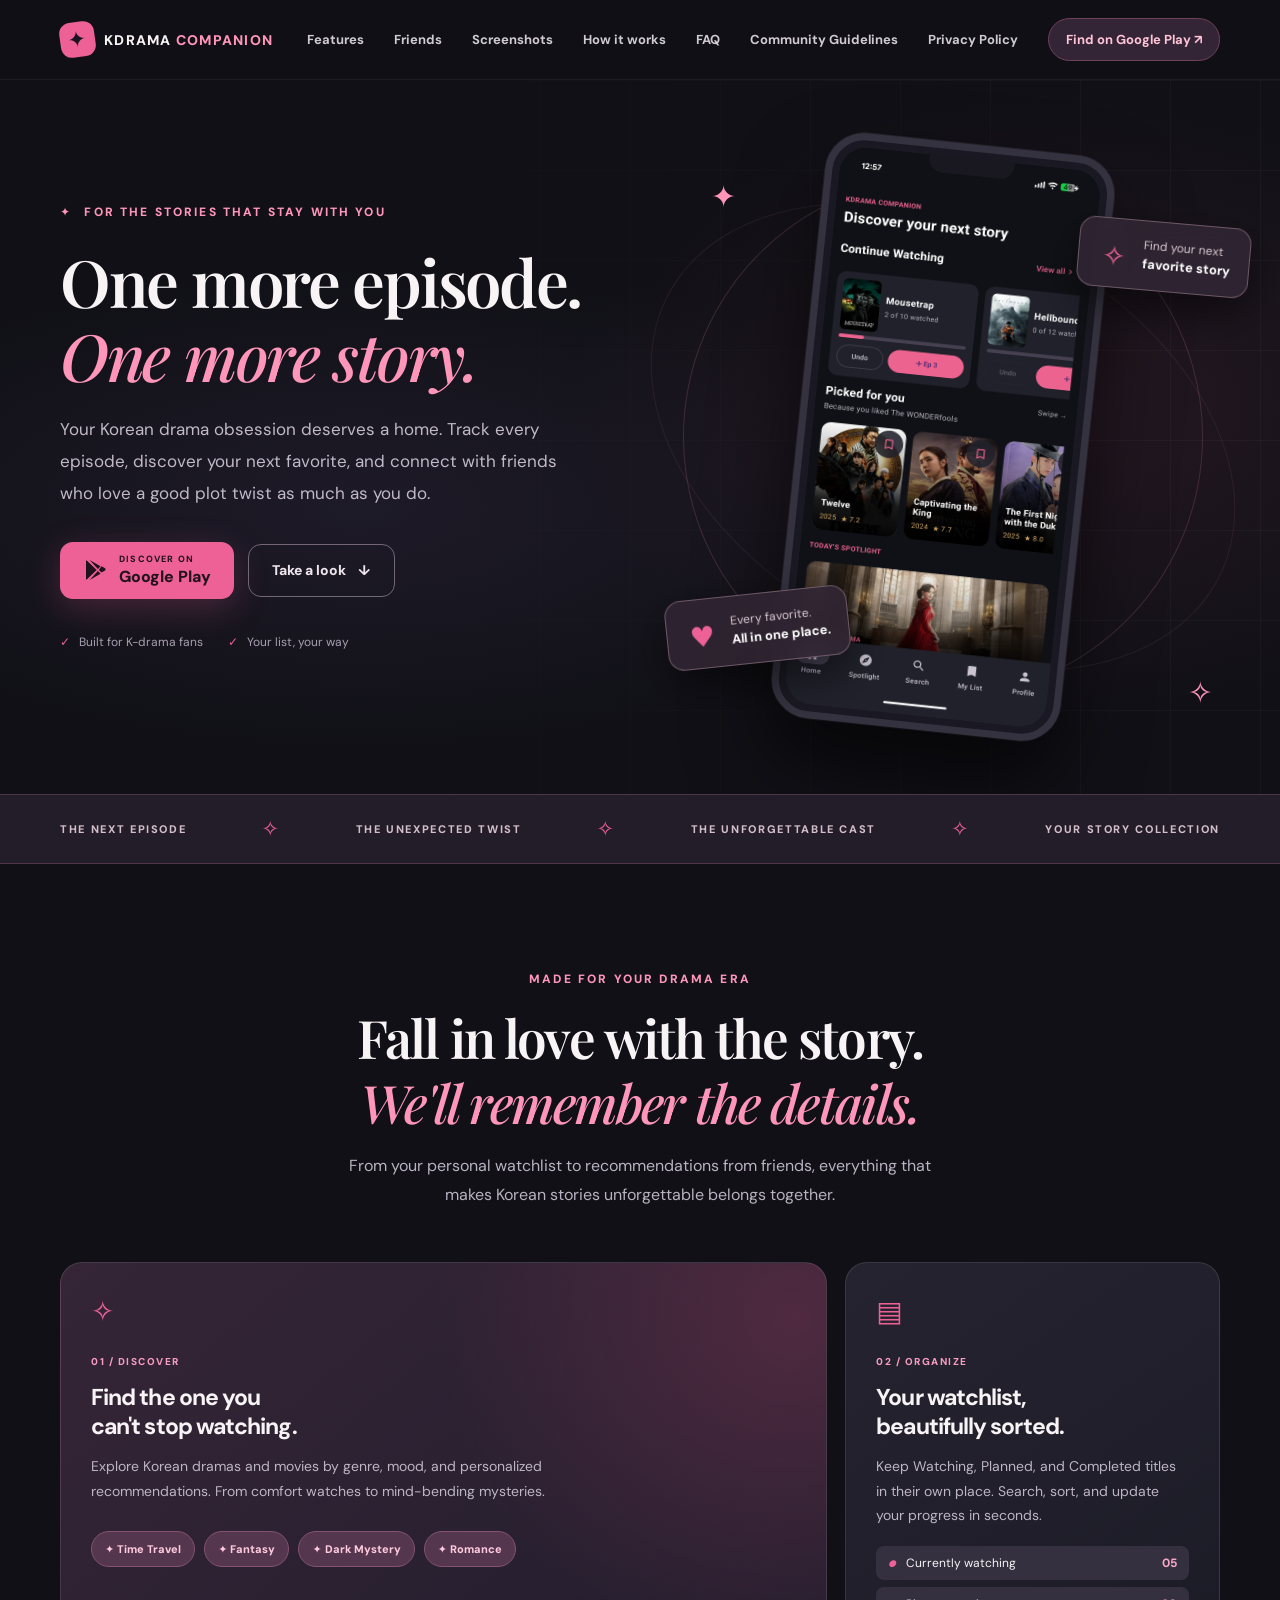
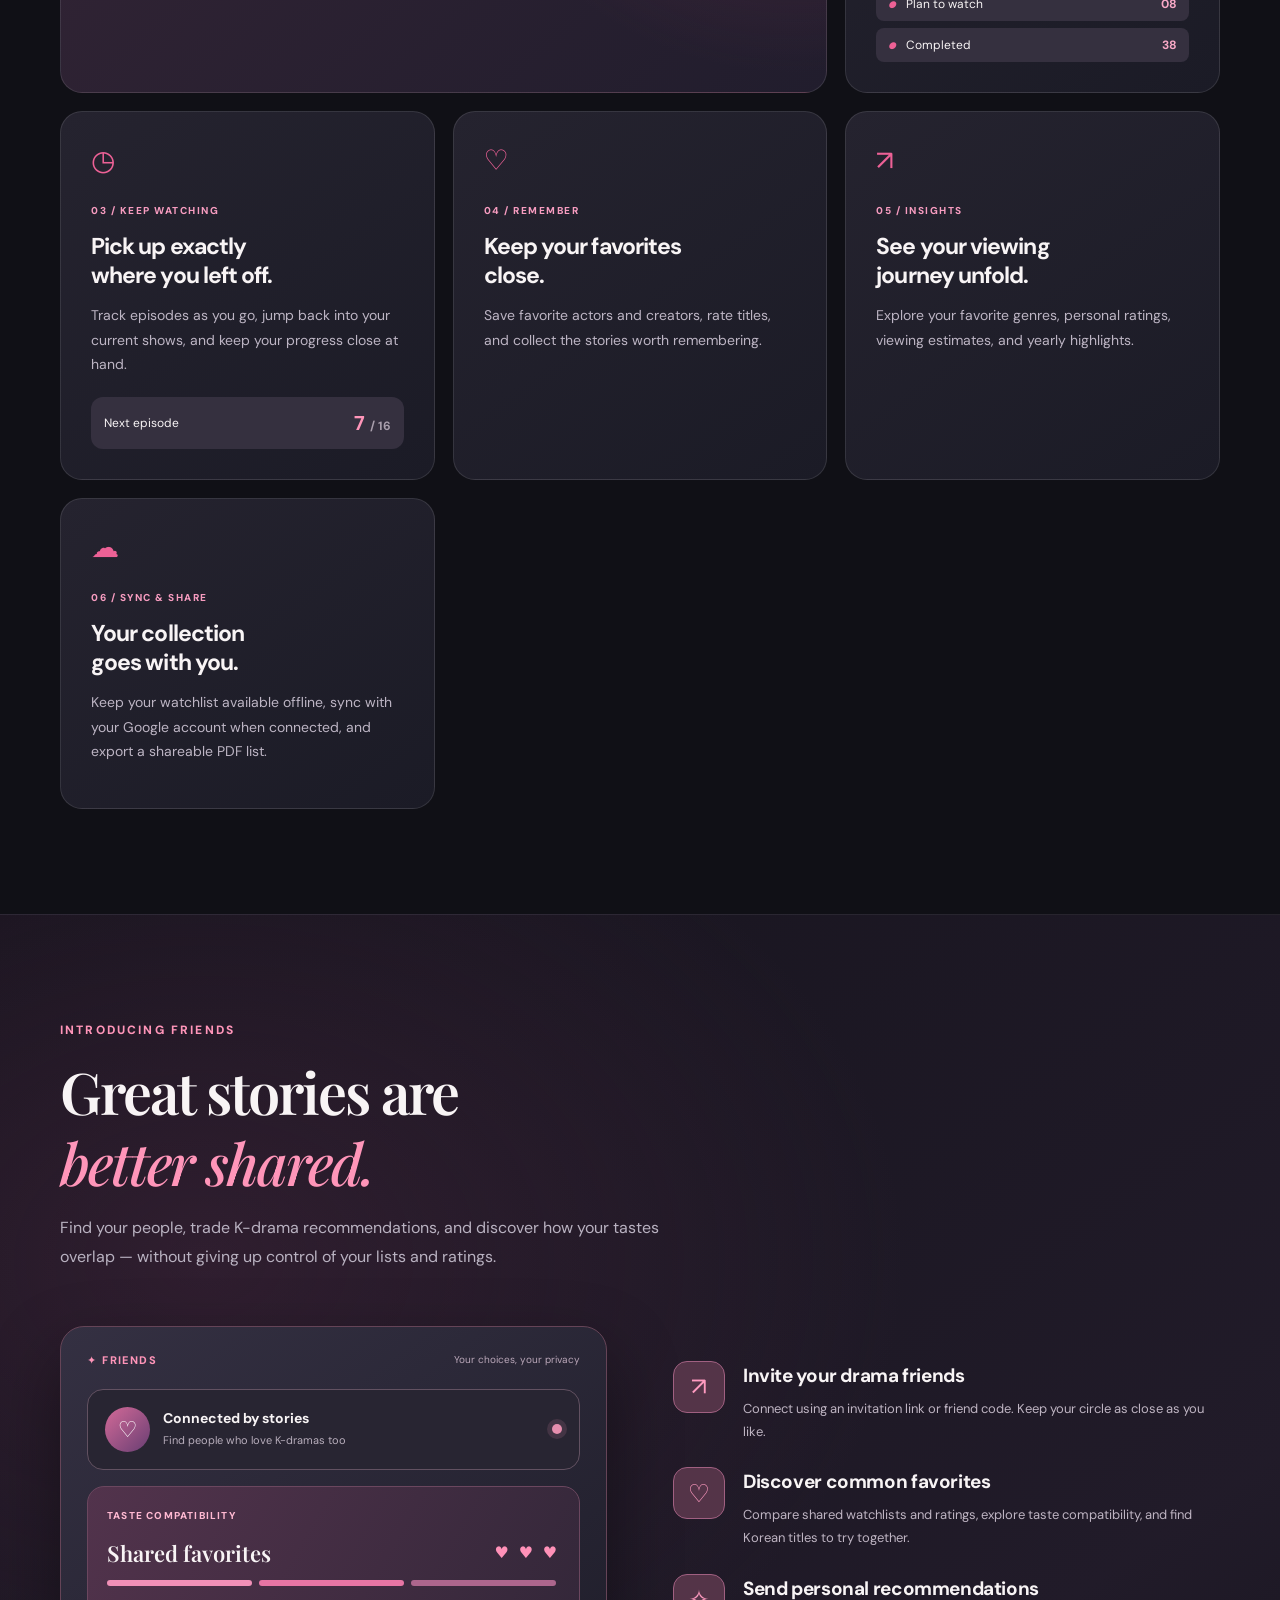
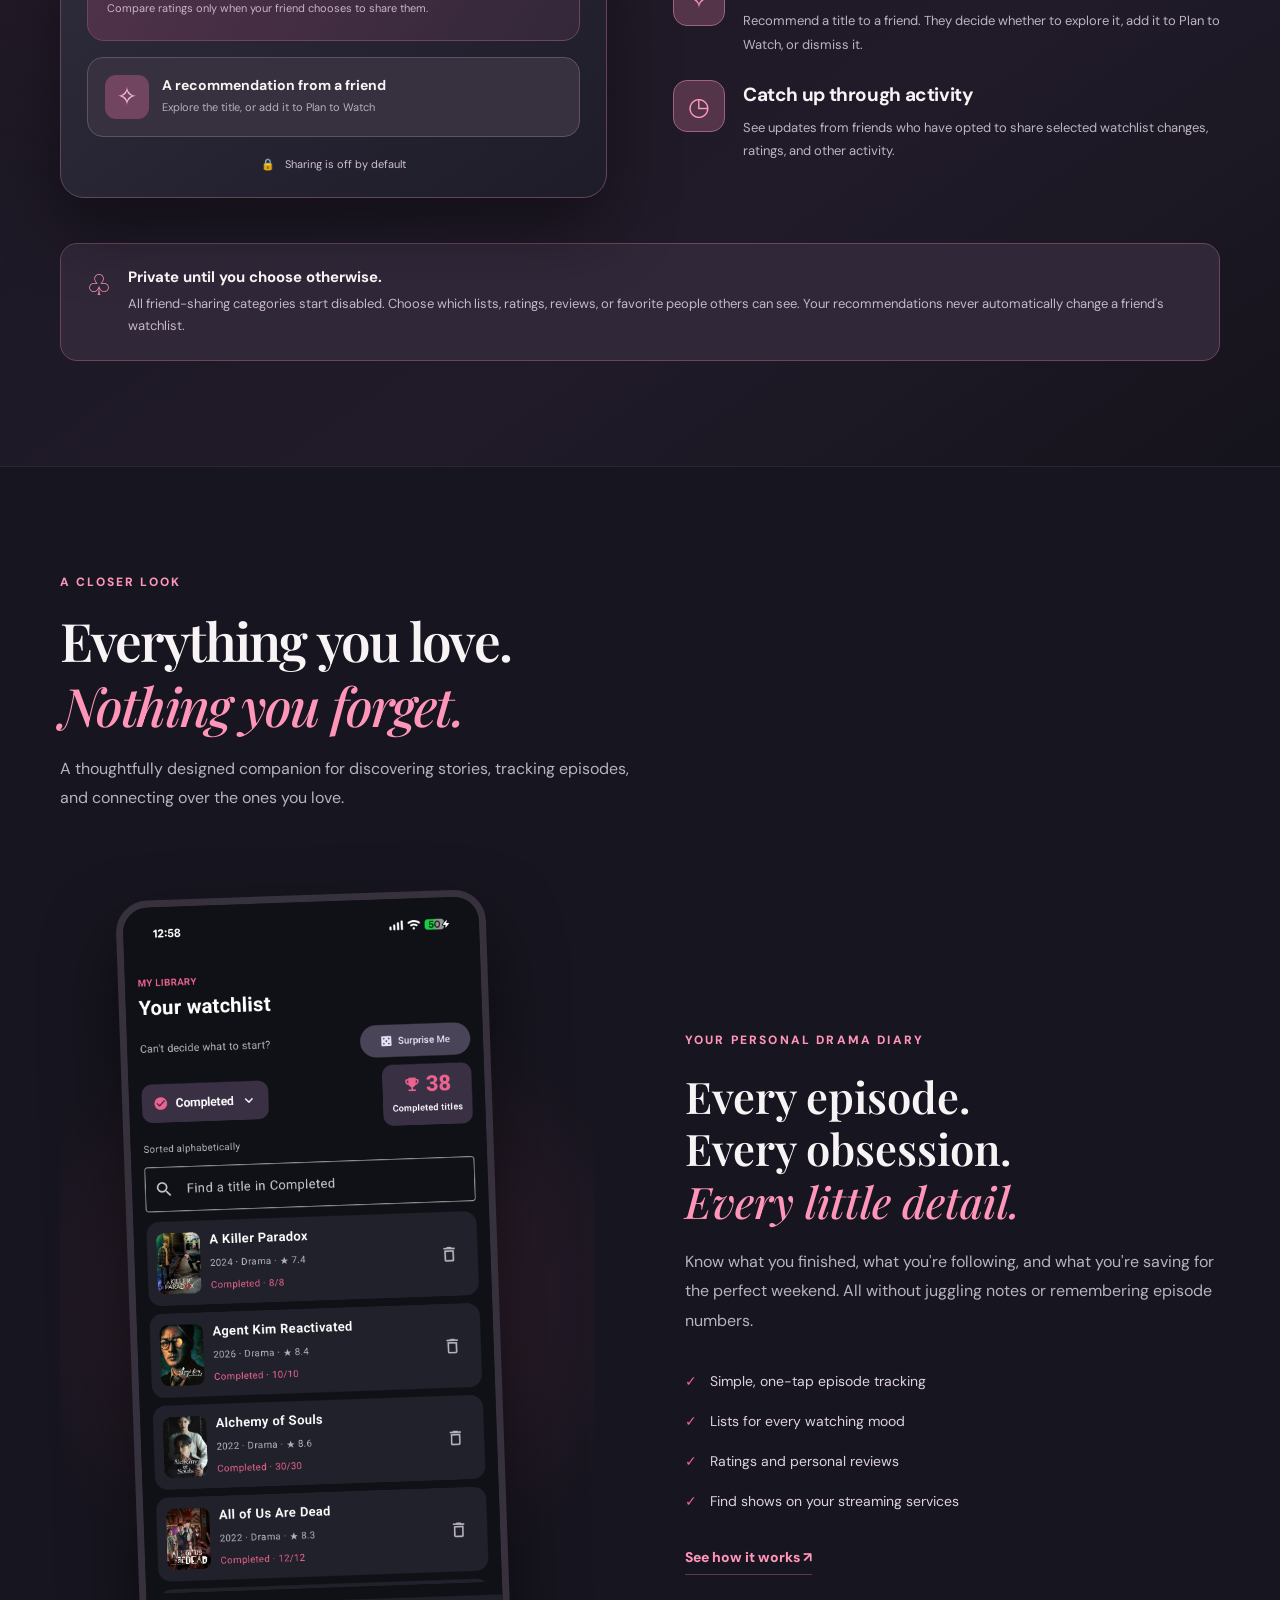
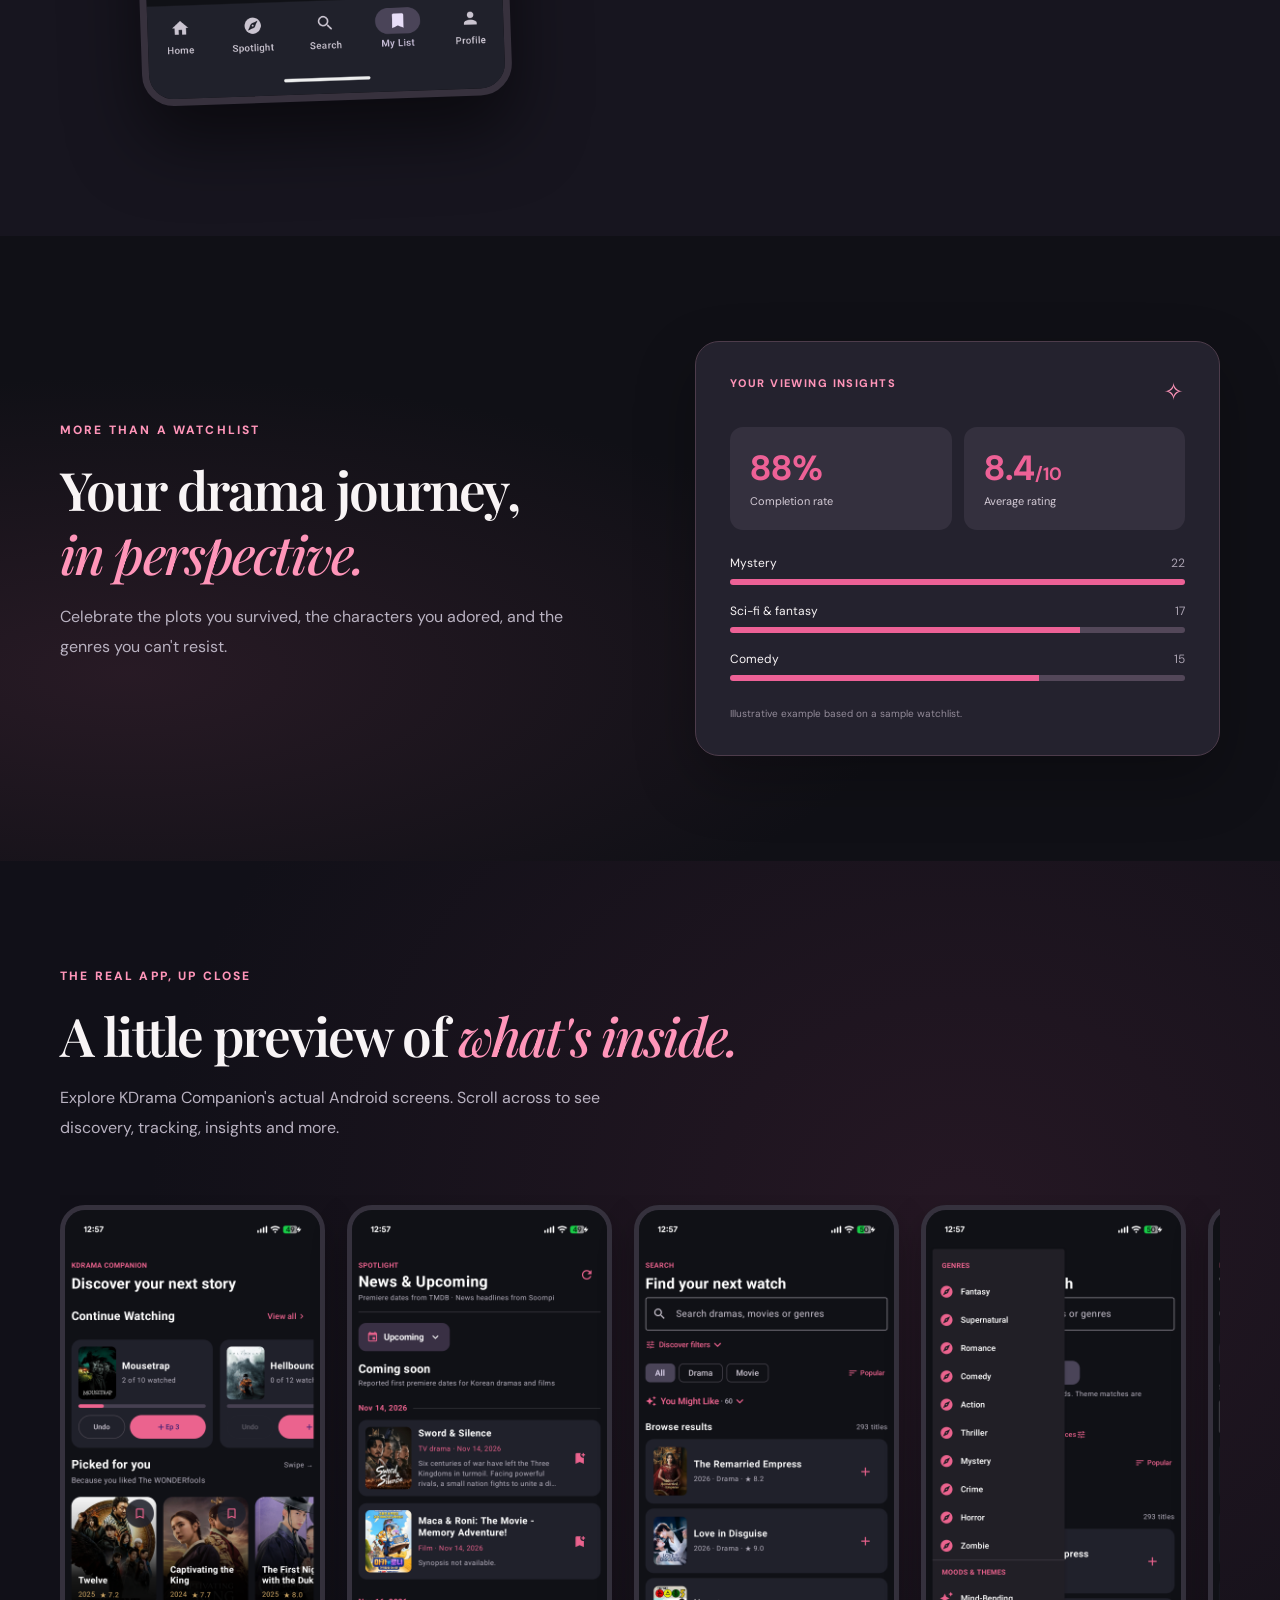
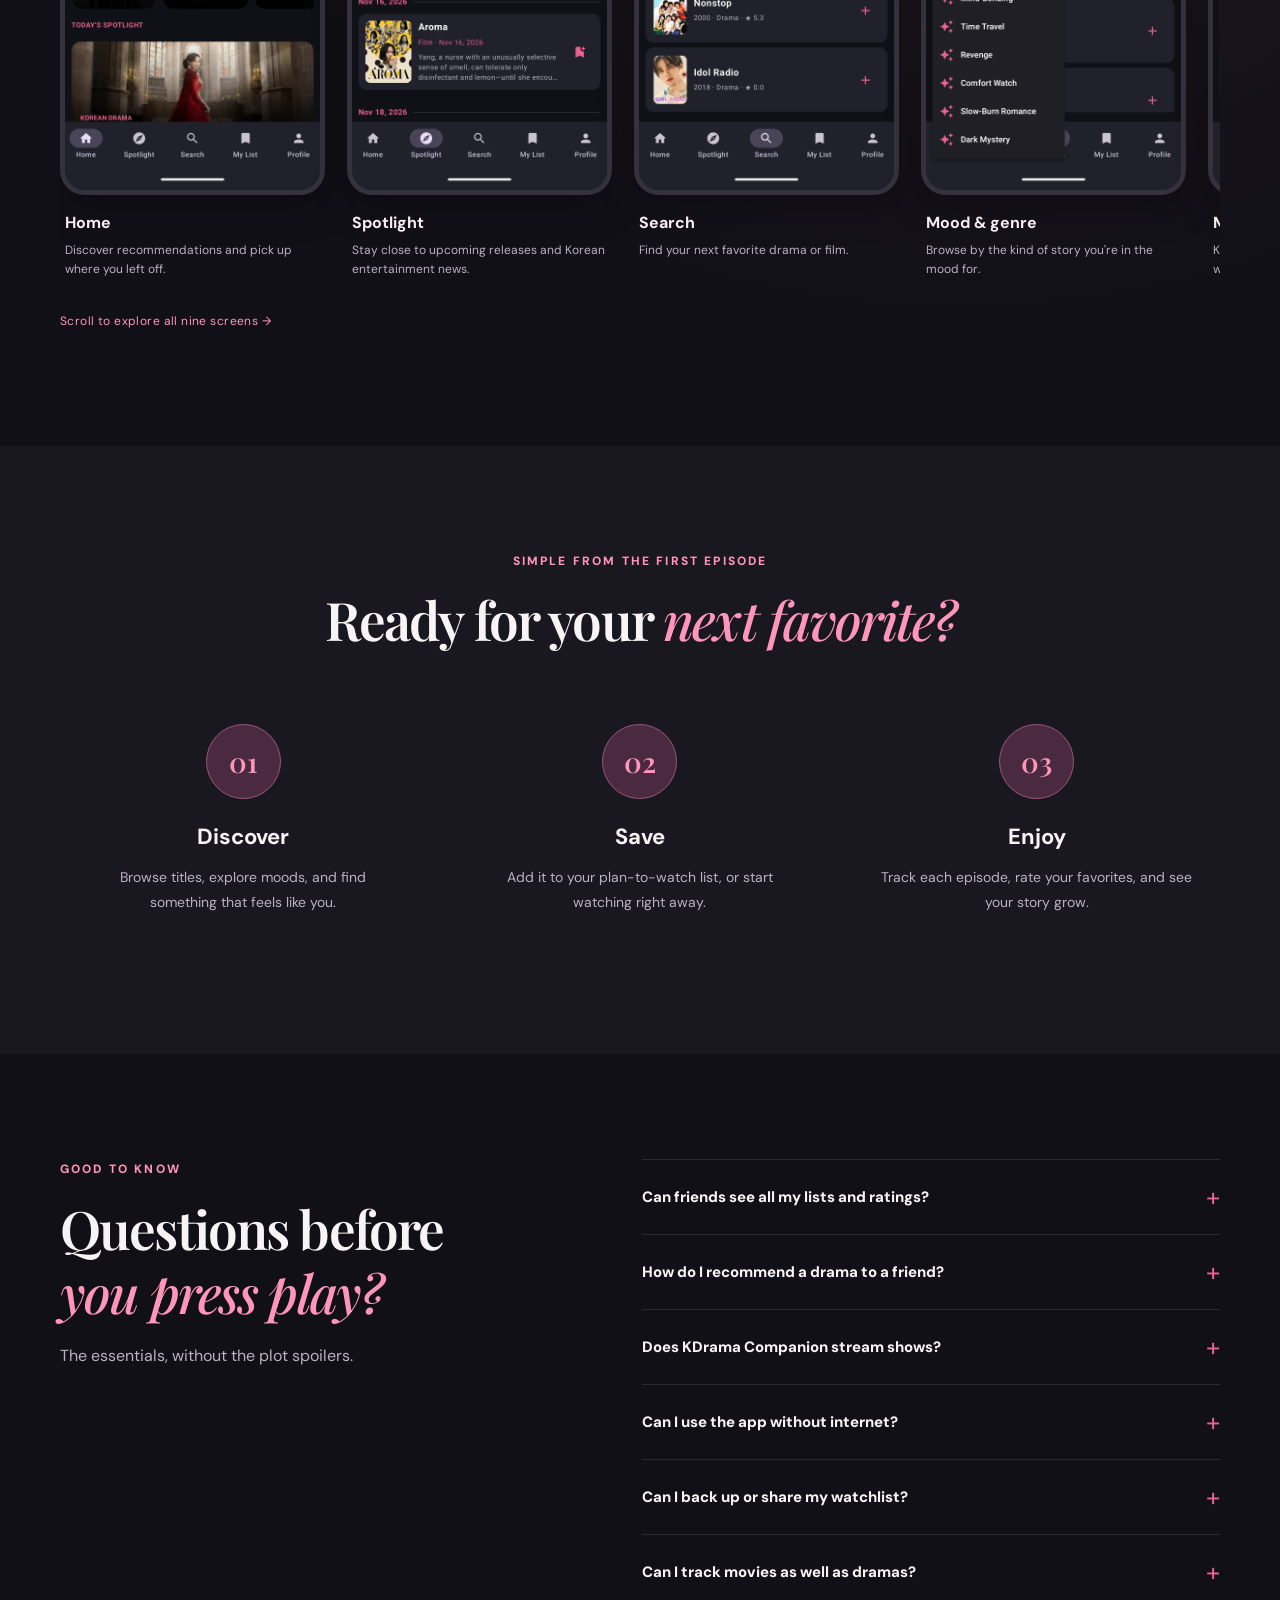
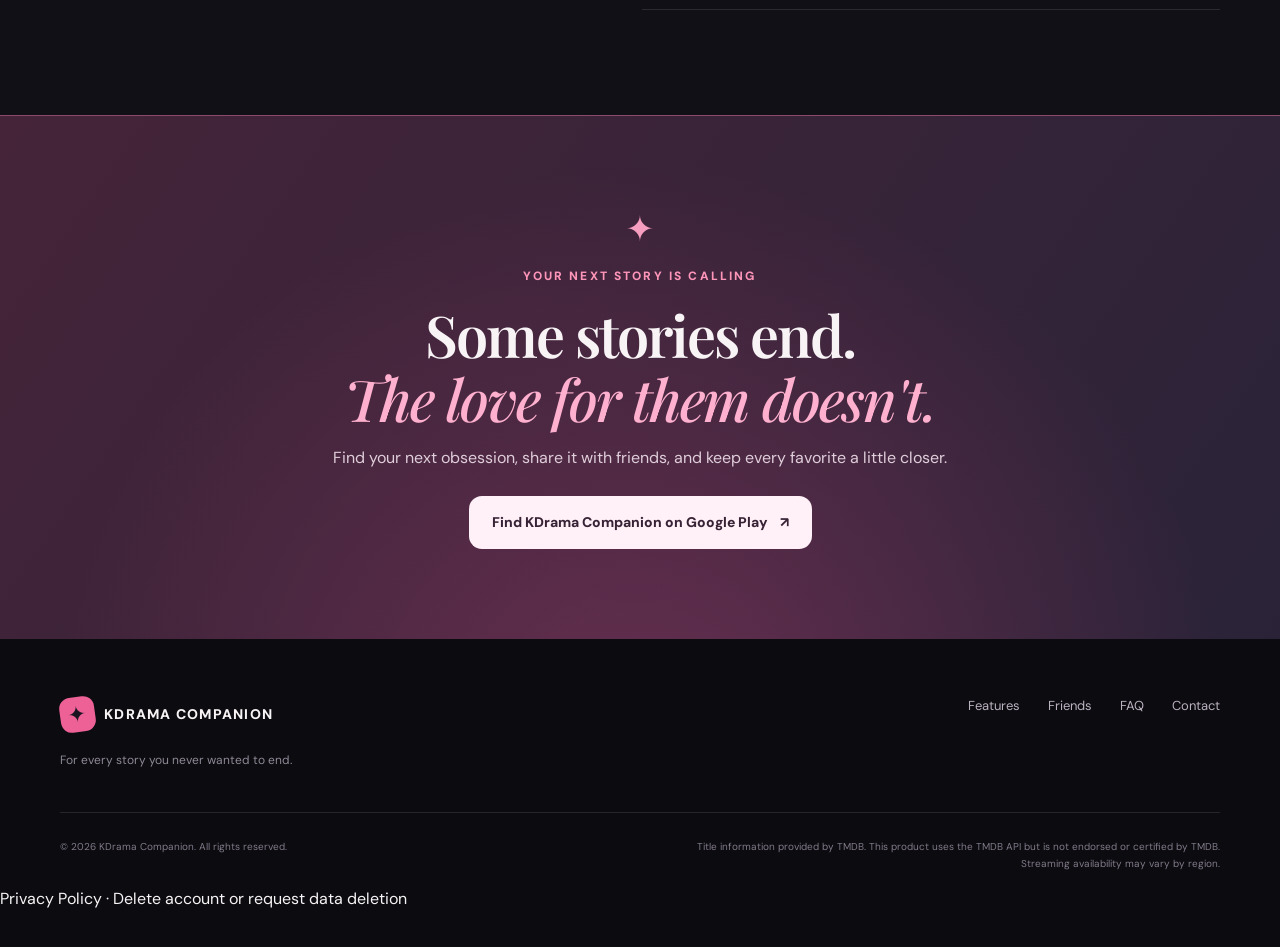
==== commit 31a6e9d5: "Publish Friends safety guidelines and privacy updates" ====
--- a/index.html
+++ b/index.html
@@ -20,7 +20,7 @@
       <a class="brand" href="#top" aria-label="KDrama Companion home"><span class="brand-mark" aria-hidden="true">✦</span><span>KDRAMA<span class="brand-second"> COMPANION</span></span></a>
       <button class="menu-toggle" aria-label="Open menu" aria-expanded="false" aria-controls="menu"><span></span><span></span><span></span></button>
       <div class="nav-links" id="menu">
-        <a href="#features">Features</a><a href="#friends">Friends</a><a href="#screenshots">Screenshots</a><a href="#how-it-works">How it works</a><a href="#faq">FAQ</a>
+        <a href="#features">Features</a><a href="#friends">Friends</a><a href="#screenshots">Screenshots</a><a href="#how-it-works">How it works</a><a href="#faq">FAQ</a><a href="/community-guidelines/">Community Guidelines</a><a href="/privacy/">Privacy Policy</a>
         <a class="nav-cta" href="https://play.google.com/store/apps/details?id=com.guns4america.kdrama" target="_blank" rel="noopener noreferrer">Find on Google Play <span aria-hidden="true">↗</span></a>
       </div>
     </nav>
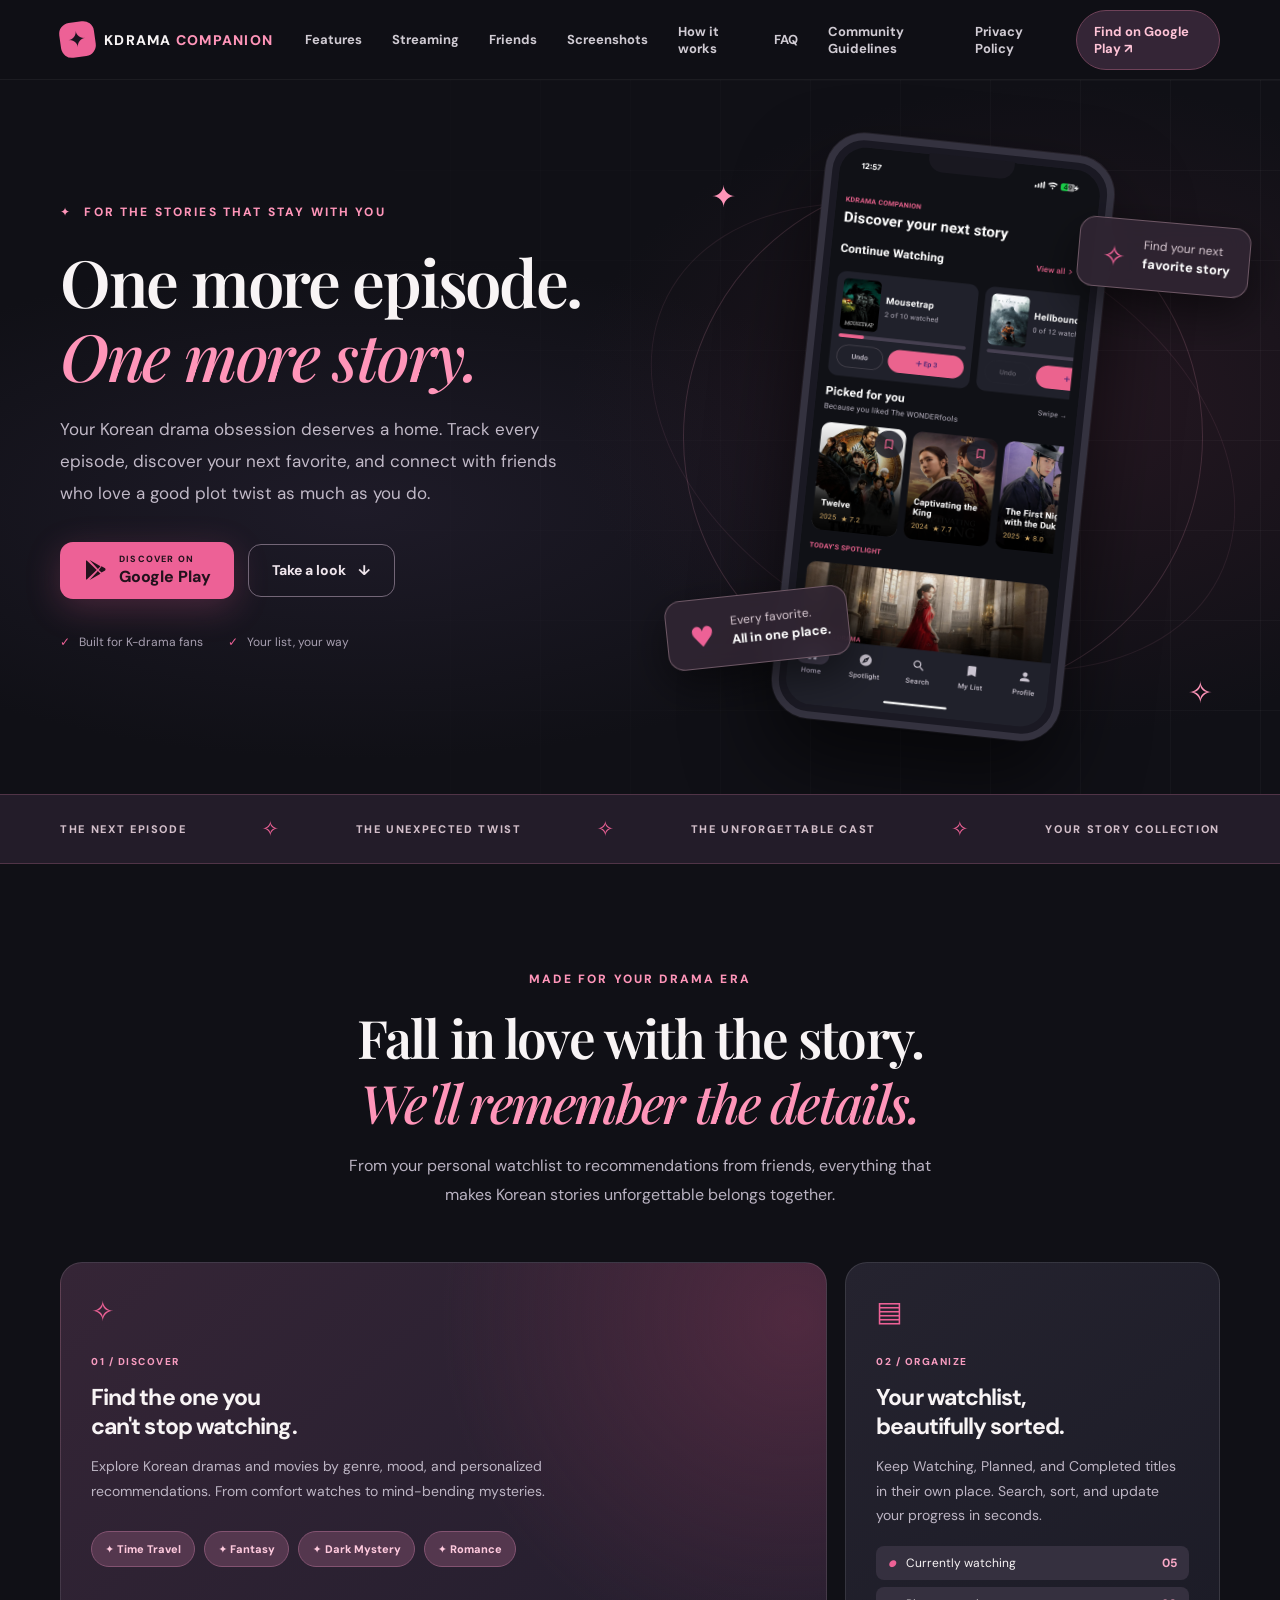
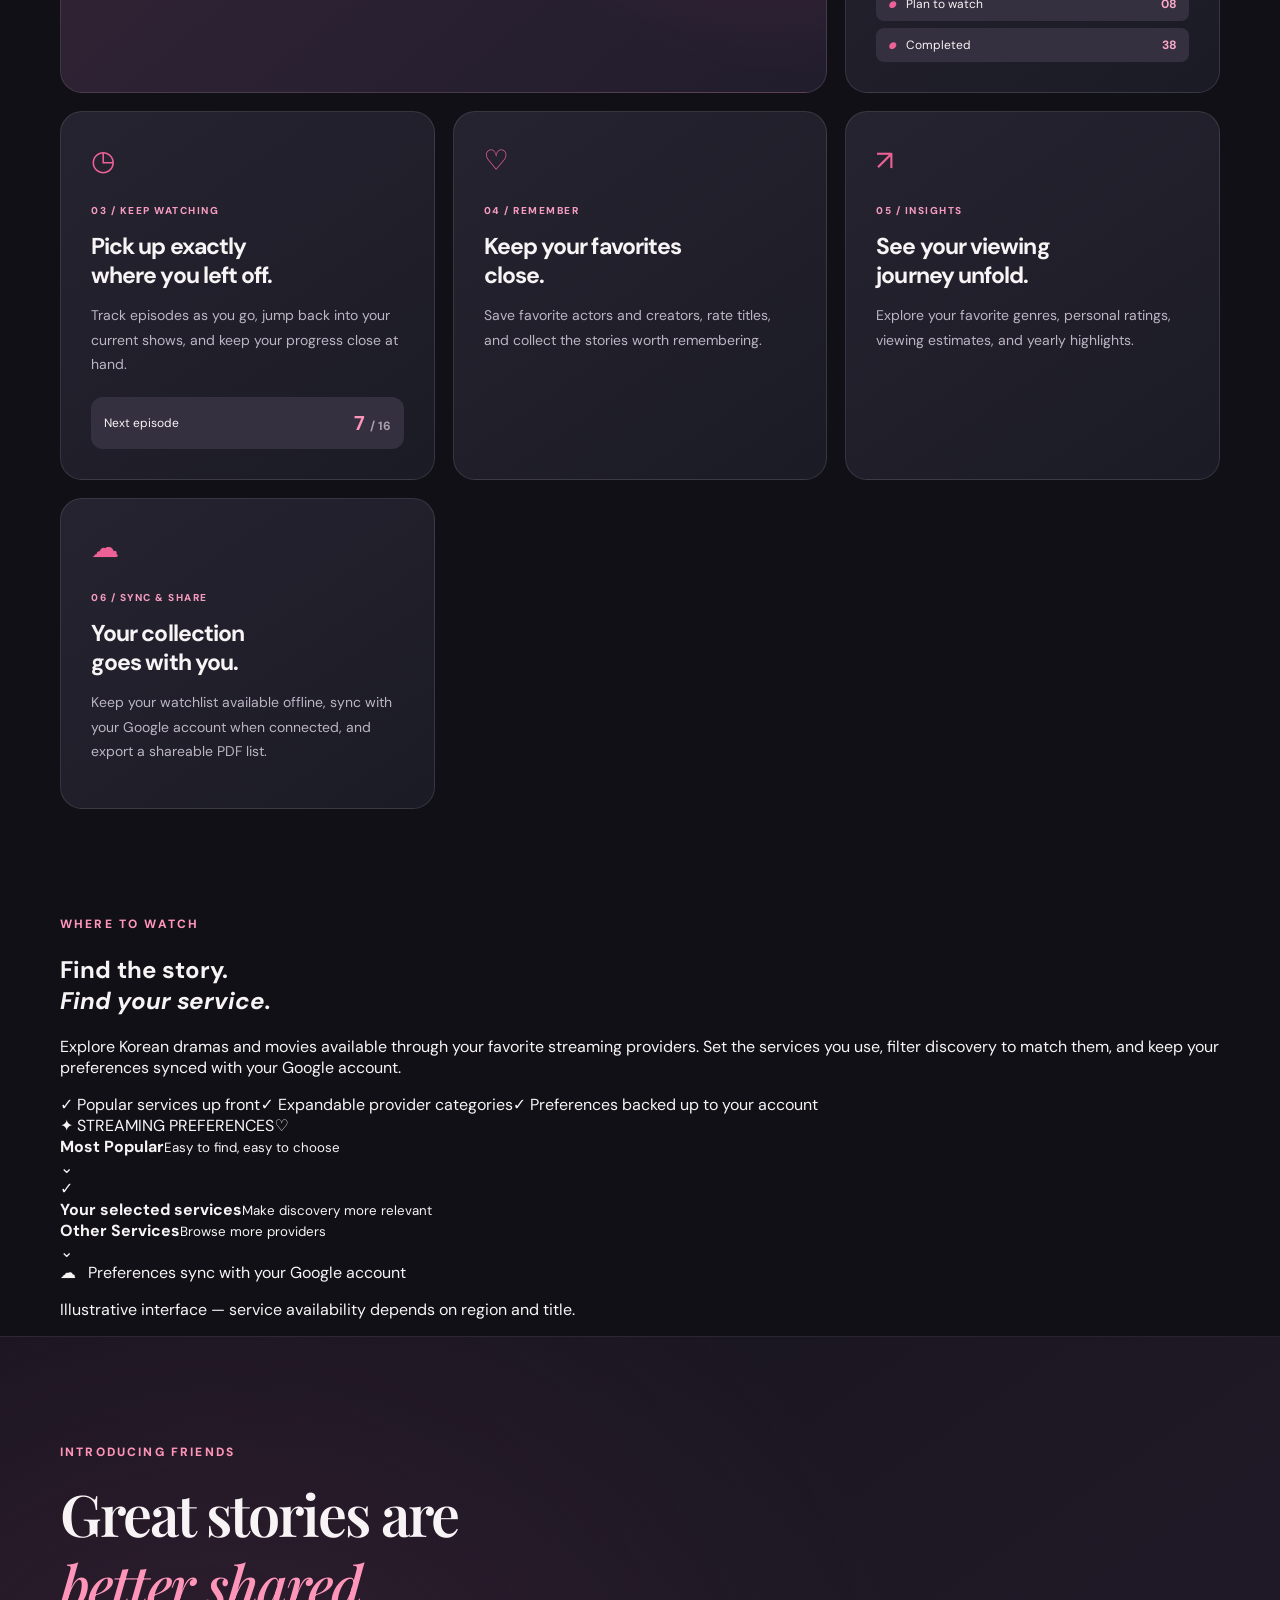
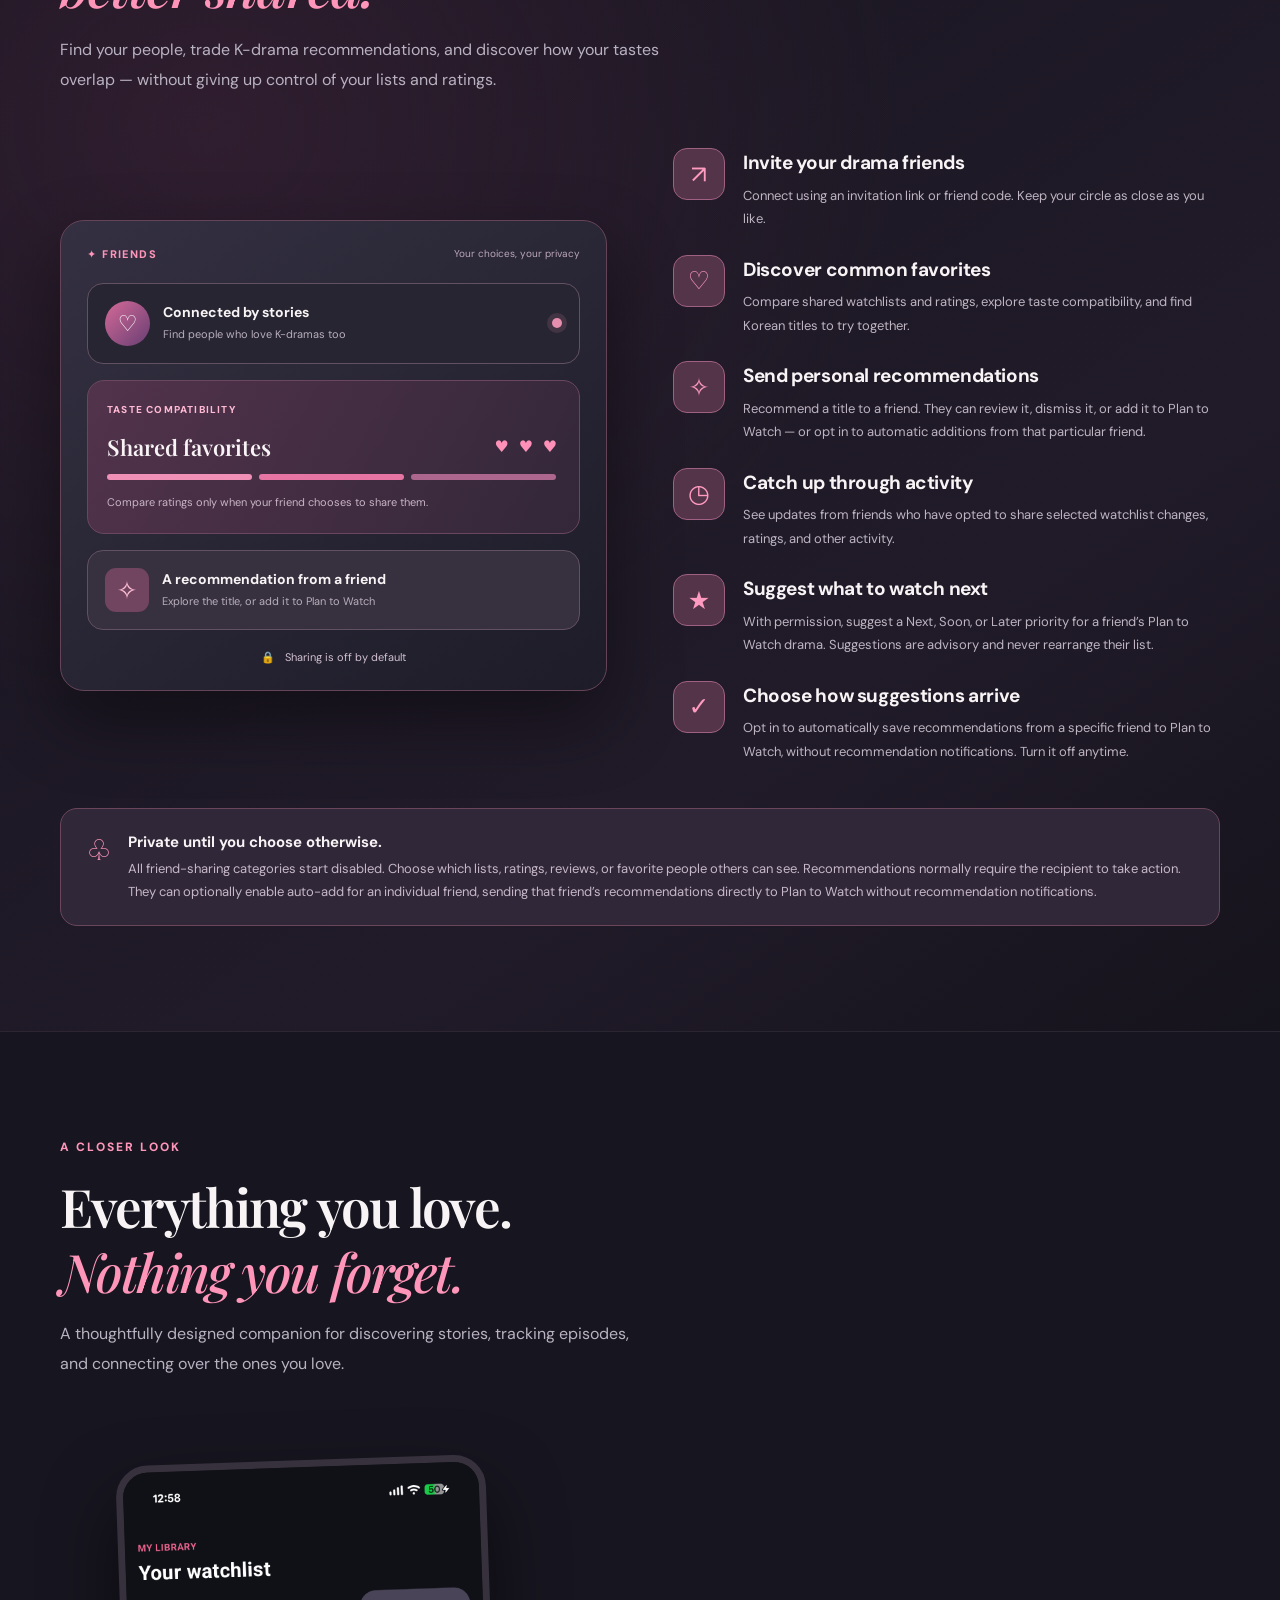
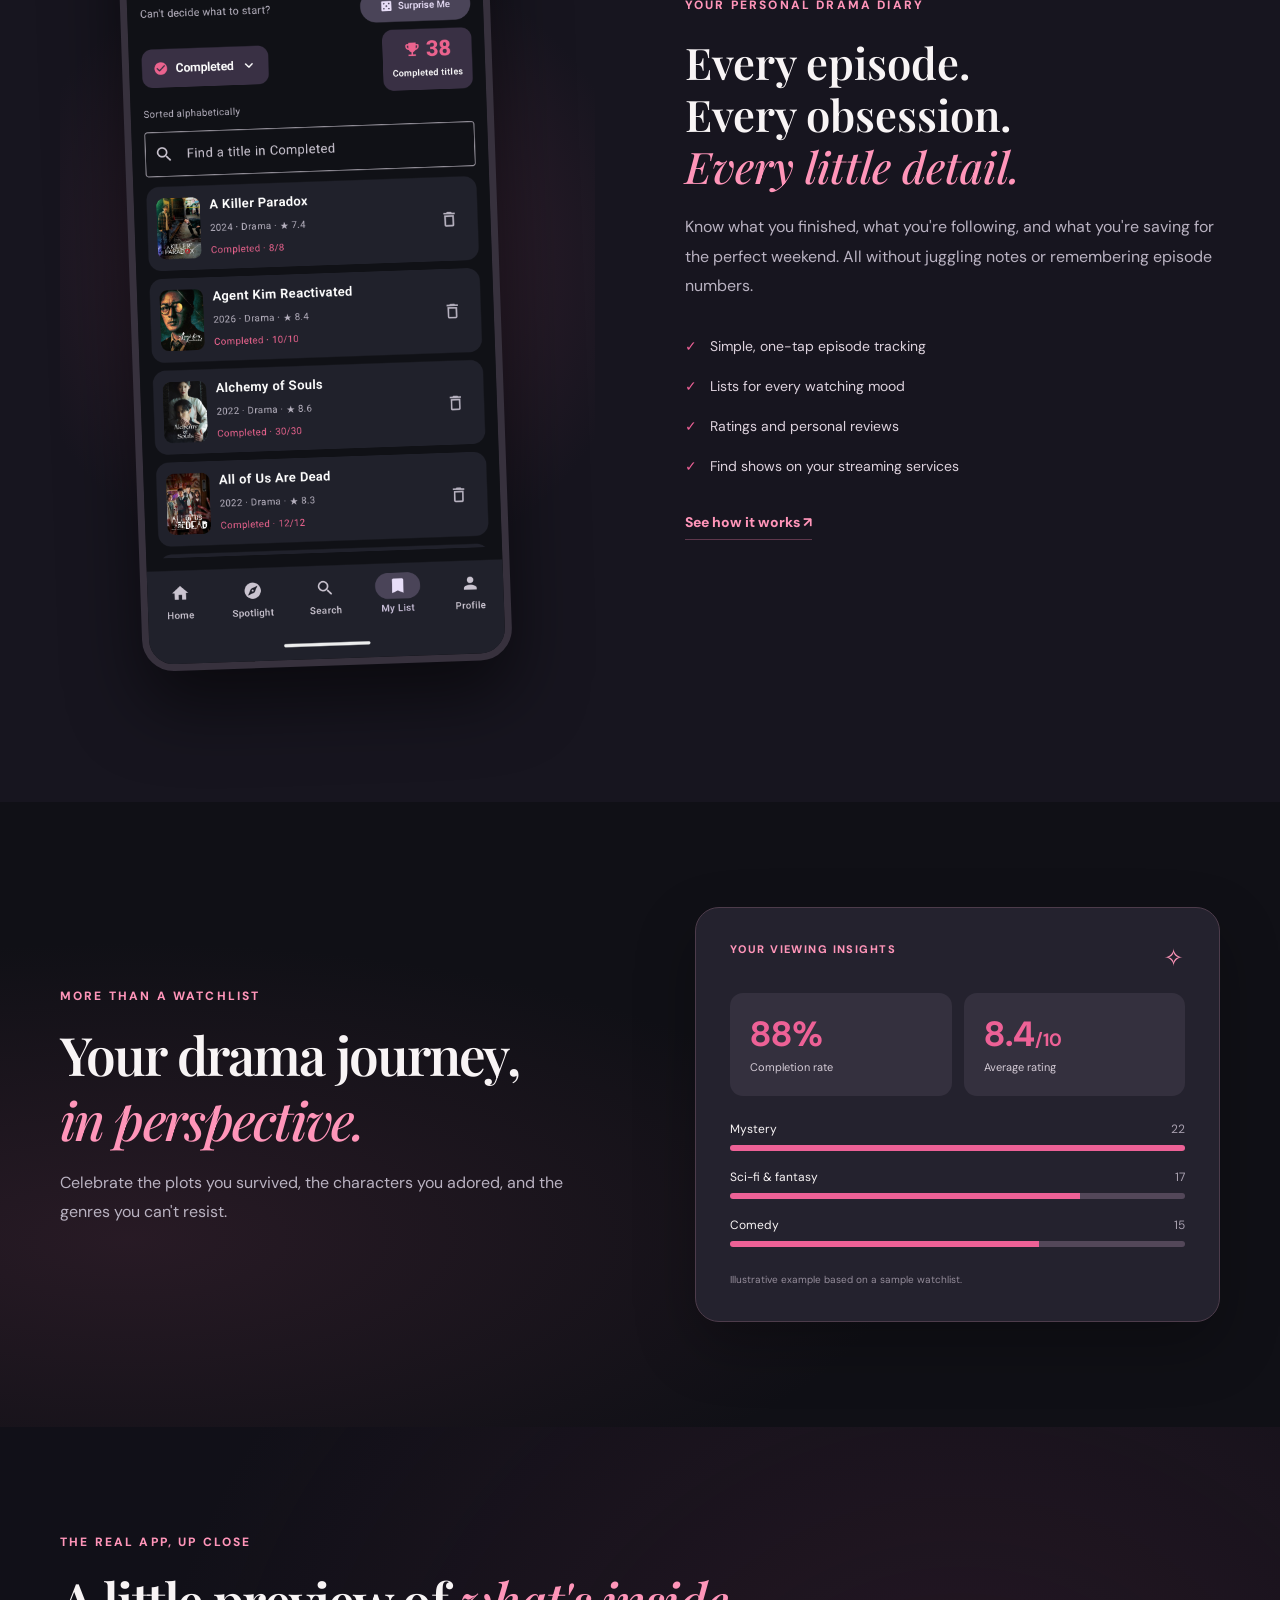
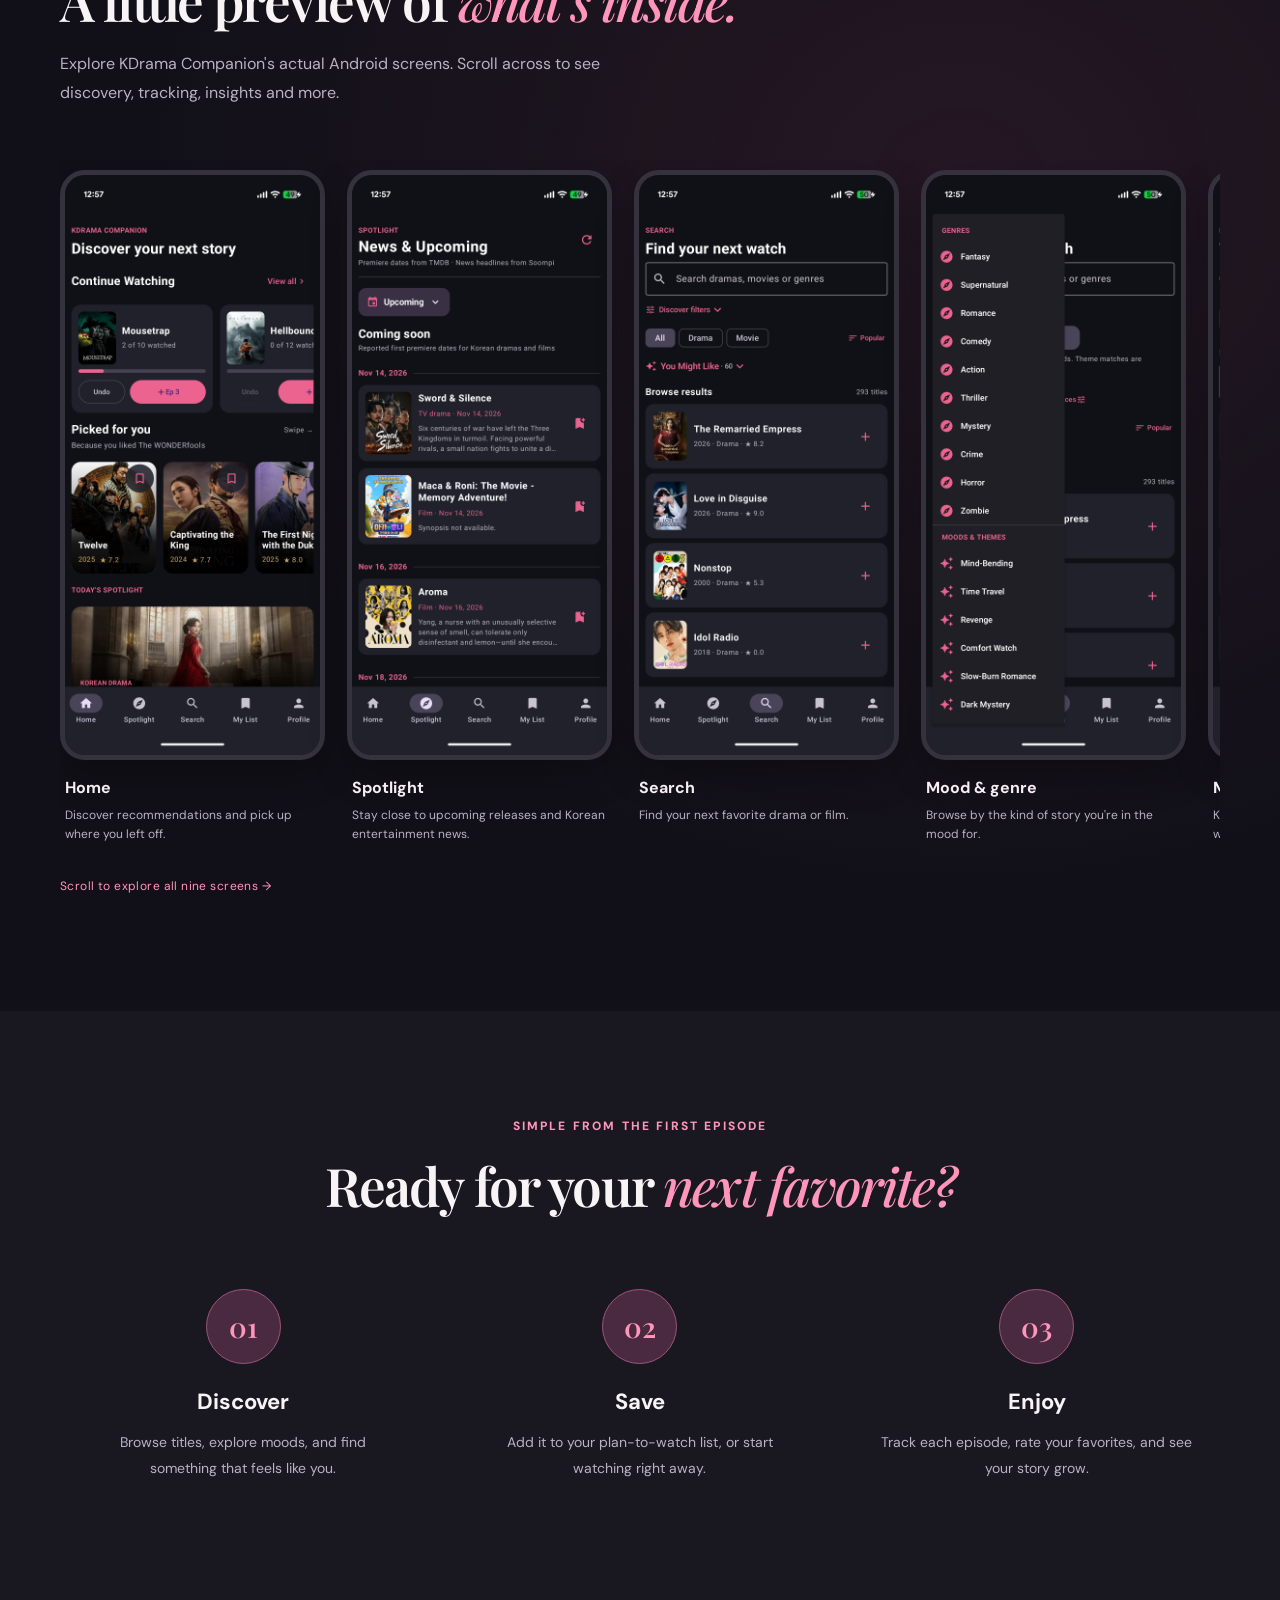
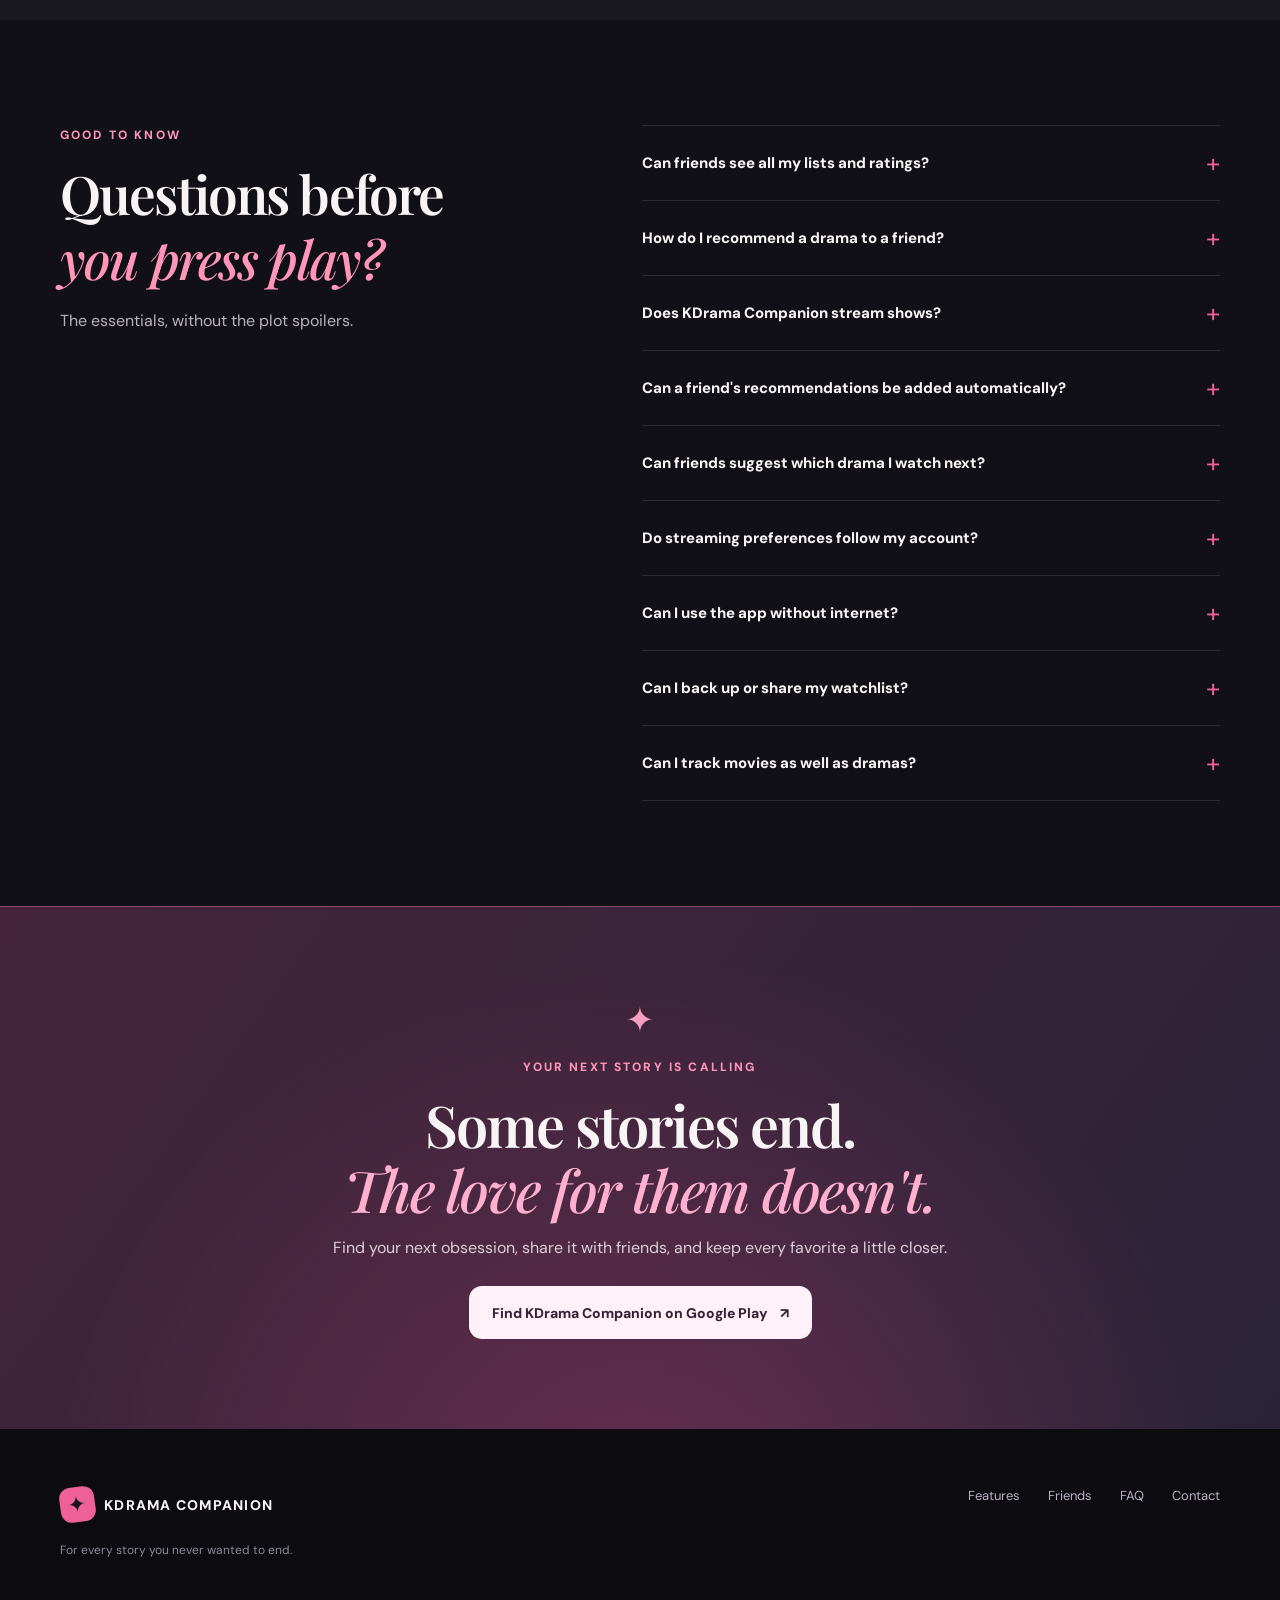
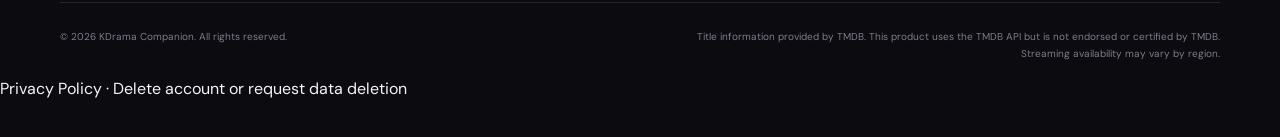
==== commit bd36a0eb: "feat: highlight synced streaming preferences and new Friends controls" ====
--- a/index.html
+++ b/index.html
@@ -20,7 +20,7 @@
       <a class="brand" href="#top" aria-label="KDrama Companion home"><span class="brand-mark" aria-hidden="true">✦</span><span>KDRAMA<span class="brand-second"> COMPANION</span></span></a>
       <button class="menu-toggle" aria-label="Open menu" aria-expanded="false" aria-controls="menu"><span></span><span></span><span></span></button>
       <div class="nav-links" id="menu">
-        <a href="#features">Features</a><a href="#friends">Friends</a><a href="#screenshots">Screenshots</a><a href="#how-it-works">How it works</a><a href="#faq">FAQ</a><a href="/community-guidelines/">Community Guidelines</a><a href="/privacy/">Privacy Policy</a>
+        <a href="#features">Features</a><a href="#streaming">Streaming</a><a href="#friends">Friends</a><a href="#screenshots">Screenshots</a><a href="#how-it-works">How it works</a><a href="#faq">FAQ</a><a href="/community-guidelines/">Community Guidelines</a><a href="/privacy/">Privacy Policy</a>
         <a class="nav-cta" href="https://play.google.com/store/apps/details?id=com.guns4america.kdrama" target="_blank" rel="noopener noreferrer">Find on Google Play <span aria-hidden="true">↗</span></a>
       </div>
     </nav>
@@ -59,6 +59,10 @@
         <article class="feature"><span class="feature-icon">☁</span><span class="feature-tag">06 / SYNC & SHARE</span><h3>Your collection<br>goes with you.</h3><p>Keep your watchlist available offline, sync with your Google account when connected, and export a shareable PDF list.</p></article>
       </div>
     </div></section>
+    <section class="streaming-highlight" id="streaming"><div class="shell streaming-layout">
+      <div class="streaming-copy"><div class="eyebrow">WHERE TO WATCH</div><h2>Find the story.<br><em>Find your service.</em></h2><p>Explore Korean dramas and movies available through your favorite streaming providers. Set the services you use, filter discovery to match them, and keep your preferences synced with your Google account.</p><div class="streaming-benefits"><span>✓ Popular services up front</span><span>✓ Expandable provider categories</span><span>✓ Preferences backed up to your account</span></div></div>
+      <div class="streaming-visual"><div class="streaming-visual-head"><span>✦ STREAMING PREFERENCES</span><span class="streaming-visual-heart" aria-hidden="true">♡</span></div><div class="streaming-provider-group"><div><strong>Most Popular</strong><small>Easy to find, easy to choose</small></div><span class="streaming-chevron" aria-hidden="true">⌄</span></div><div class="streaming-provider-row"><span class="streaming-check">✓</span><div><strong>Your selected services</strong><small>Make discovery more relevant</small></div></div><div class="streaming-provider-group secondary"><div><strong>Other Services</strong><small>Browse more providers</small></div><span aria-hidden="true">⌄</span></div><div class="streaming-sync">☁ &nbsp; Preferences sync with your Google account</div><p class="streaming-visual-note">Illustrative interface — service availability depends on region and title.</p></div>
+    </div></section>
     <section class="section friends-section" id="friends" aria-labelledby="friends-title"><div class="shell">
       <div class="friends-intro"><div class="eyebrow">INTRODUCING FRIENDS</div><h2>Great stories are<br><em>better shared.</em></h2><p>Find your people, trade K-drama recommendations, and discover how your tastes overlap — without giving up control of your lists and ratings.</p></div>
       <div class="friends-grid">
@@ -72,11 +76,13 @@
         <div class="friends-benefits">
           <article class="friend-benefit"><span class="friend-icon" aria-hidden="true">↗</span><div><h3>Invite your drama friends</h3><p>Connect using an invitation link or friend code. Keep your circle as close as you like.</p></div></article>
           <article class="friend-benefit"><span class="friend-icon" aria-hidden="true">♡</span><div><h3>Discover common favorites</h3><p>Compare shared watchlists and ratings, explore taste compatibility, and find Korean titles to try together.</p></div></article>
-          <article class="friend-benefit"><span class="friend-icon" aria-hidden="true">✧</span><div><h3>Send personal recommendations</h3><p>Recommend a title to a friend. They decide whether to explore it, add it to Plan to Watch, or dismiss it.</p></div></article>
+          <article class="friend-benefit"><span class="friend-icon" aria-hidden="true">✧</span><div><h3>Send personal recommendations</h3><p>Recommend a title to a friend. They can review it, dismiss it, or add it to Plan to Watch — or opt in to automatic additions from that particular friend.</p></div></article>
           <article class="friend-benefit"><span class="friend-icon" aria-hidden="true">◷</span><div><h3>Catch up through activity</h3><p>See updates from friends who have opted to share selected watchlist changes, ratings, and other activity.</p></div></article>
+          <article class="friend-benefit"><span class="friend-icon" aria-hidden="true">★</span><div><h3>Suggest what to watch next</h3><p>With permission, suggest a Next, Soon, or Later priority for a friend’s Plan to Watch drama. Suggestions are advisory and never rearrange their list.</p></div></article>
+          <article class="friend-benefit"><span class="friend-icon" aria-hidden="true">✓</span><div><h3>Choose how suggestions arrive</h3><p>Opt in to automatically save recommendations from a specific friend to Plan to Watch, without recommendation notifications. Turn it off anytime.</p></div></article>
         </div>
       </div>
-      <div class="friends-privacy"><span class="privacy-icon" aria-hidden="true">♧</span><div><strong>Private until you choose otherwise.</strong><p>All friend-sharing categories start disabled. Choose which lists, ratings, reviews, or favorite people others can see. Your recommendations never automatically change a friend's watchlist.</p></div></div>
+      <div class="friends-privacy"><span class="privacy-icon" aria-hidden="true">♧</span><div><strong>Private until you choose otherwise.</strong><p>All friend-sharing categories start disabled. Choose which lists, ratings, reviews, or favorite people others can see. Recommendations normally require the recipient to take action. They can optionally enable auto-add for an individual friend, sending that friend’s recommendations directly to Plan to Watch without recommendation notifications.</p></div></div>
     </div></section>
     <section class="section experience" id="experience"><div class="shell">
       <div class="section-header"><div class="eyebrow">A CLOSER LOOK</div><h2>Everything you love.<br><em>Nothing you forget.</em></h2><p>A thoughtfully designed companion for discovering stories, tracking episodes, and connecting over the ones you love.</p></div>
@@ -96,7 +102,7 @@
 <figure class="screenshot-card"><div class="shot-image"><img src="assets/Screenshot_20261113-125823.png" alt="KDrama Companion Streaming Services screen" loading="lazy" decoding="async" width="690" height="1536"></div><figcaption><strong>Streaming Services</strong><span>Make discovery relevant to the services you use.</span></figcaption></figure>
 <figure class="screenshot-card"><div class="shot-image"><img src="assets/Screenshot_20261113-125832.png" alt="KDrama Companion Backup & Export screen" loading="lazy" decoding="async" width="690" height="1536"></div><figcaption><strong>Backup & Export</strong><span>Keep your data backed up and share watchlists as PDFs.</span></figcaption></figure></div><p class="gallery-hint">Scroll to explore all nine screens <span aria-hidden="true">→</span></p></div></section>
     <section class="section steps" id="how-it-works"><div class="shell"><div class="section-header centered"><div class="eyebrow">SIMPLE FROM THE FIRST EPISODE</div><h2>Ready for your <em>next favorite?</em></h2></div><div class="steps-grid"><div><span>01</span><h3>Discover</h3><p>Browse titles, explore moods, and find something that feels like you.</p></div><div><span>02</span><h3>Save</h3><p>Add it to your plan-to-watch list, or start watching right away.</p></div><div><span>03</span><h3>Enjoy</h3><p>Track each episode, rate your favorites, and see your story grow.</p></div></div></div></section>
-    <section class="section faq" id="faq"><div class="shell faq-grid"><div><div class="eyebrow">GOOD TO KNOW</div><h2>Questions before<br><em>you press play?</em></h2><p>The essentials, without the plot spoilers.</p></div><div class="faq-items"><details><summary>Can friends see all my lists and ratings? <span>+</span></summary><p>No. Friend sharing starts off by default. You choose which watchlists, ratings, reviews, and favorites are visible through the app’s sharing settings.</p></details><details><summary>How do I recommend a drama to a friend? <span>+</span></summary><p>Add friends with an invitation link or friend code, then use the app’s recommendation feature to send them a title. They can view details, add it to Plan to Watch, or dismiss the suggestion.</p></details><details><summary>Does KDrama Companion stream shows? <span>+</span></summary><p>No. KDrama Companion is a discovery and watch-tracking app. It helps you find where a title may be available to watch, but does not stream video itself.</p></details><details><summary>Can I use the app without internet? <span>+</span></summary><p>Your saved watchlists work offline. Discovery, fresh title information, news, and cloud synchronization require connectivity.</p></details><details><summary>Can I back up or share my watchlist? <span>+</span></summary><p>Yes. The app supports backups and restores, Google account synchronization, and exporting selected watchlists as a formatted PDF.</p></details><details><summary>Can I track movies as well as dramas? <span>+</span></summary><p>Yes. Discover and organize both Korean dramas and Korean films in one place.</p></details></div></div></section>
+    <section class="section faq" id="faq"><div class="shell faq-grid"><div><div class="eyebrow">GOOD TO KNOW</div><h2>Questions before<br><em>you press play?</em></h2><p>The essentials, without the plot spoilers.</p></div><div class="faq-items"><details><summary>Can friends see all my lists and ratings? <span>+</span></summary><p>No. Friend sharing starts off by default. You choose which watchlists, ratings, reviews, and favorites are visible through the app’s sharing settings.</p></details><details><summary>How do I recommend a drama to a friend? <span>+</span></summary><p>Add friends with an invitation link or friend code, then use the app’s recommendation feature to send them a title. They can view details, add it to Plan to Watch, or dismiss the suggestion.</p></details><details><summary>Does KDrama Companion stream shows? <span>+</span></summary><p>No. KDrama Companion helps you discover where a title may be available and filter results by your selected streaming services. It does not stream video itself, and availability varies by country.</p></details><details><summary>Can a friend's recommendations be added automatically? <span>+</span></summary><p>Yes, if you choose. Auto-add is an optional per-friend setting that places new recommendations directly into your Plan to Watch list without recommendation notifications. You can disable it at any time.</p></details><details><summary>Can friends suggest which drama I watch next? <span>+</span></summary><p>Yes. When enabled for shared Plan to Watch dramas, friends can suggest Next, Soon, or Later. These suggestions are shown to you but never change your list order on their own.</p></details><details><summary>Do streaming preferences follow my account? <span>+</span></summary><p>Yes. Your selected streaming services can be synchronized with your connected Google account. Provider availability varies by region and title.</p></details><details><summary>Can I use the app without internet? <span>+</span></summary><p>Your saved watchlists work offline. Discovery, fresh title information, news, and cloud synchronization require connectivity.</p></details><details><summary>Can I back up or share my watchlist? <span>+</span></summary><p>Yes. The app supports backups and restores, Google account synchronization, and exporting selected watchlists as a formatted PDF.</p></details><details><summary>Can I track movies as well as dramas? <span>+</span></summary><p>Yes. Discover and organize both Korean dramas and Korean films in one place.</p></details></div></div></section>
     <section class="closing"><div class="shell closing-inner"><span class="closing-deco" aria-hidden="true">✦</span><div class="eyebrow">YOUR NEXT STORY IS CALLING</div><h2>Some stories end.<br><em>The love for them doesn't.</em></h2><p>Find your next obsession, share it with friends, and keep every favorite a little closer.</p><a class="button button-light" href="https://play.google.com/store/apps/details?id=com.guns4america.kdrama" target="_blank" rel="noopener noreferrer">Find KDrama Companion on Google Play <span aria-hidden="true">↗</span></a></div></section>
   </main>
   <footer class="footer"><div class="shell footer-grid"><div><a class="brand" href="#top"><span class="brand-mark" aria-hidden="true">✦</span> KDRAMA COMPANION</a><p>For every story you never wanted to end.</p></div><div class="footer-right"><a href="#features">Features</a><a href="#friends">Friends</a><a href="#faq">FAQ</a><a href="https://github.com/guns4america/kdramacompanionweb/issues" target="_blank" rel="noopener noreferrer">Contact</a></div></div><div class="shell footer-bottom"><span>© <span id="year">2026</span> KDrama Companion. All rights reserved.</span><span>Title information provided by TMDB. This product uses the TMDB API but is not endorsed or certified by TMDB. Streaming availability may vary by region.</span></div><p><a href="/privacy/">Privacy Policy</a> · <a href="/delete-account/">Delete account or request data deletion</a></p>
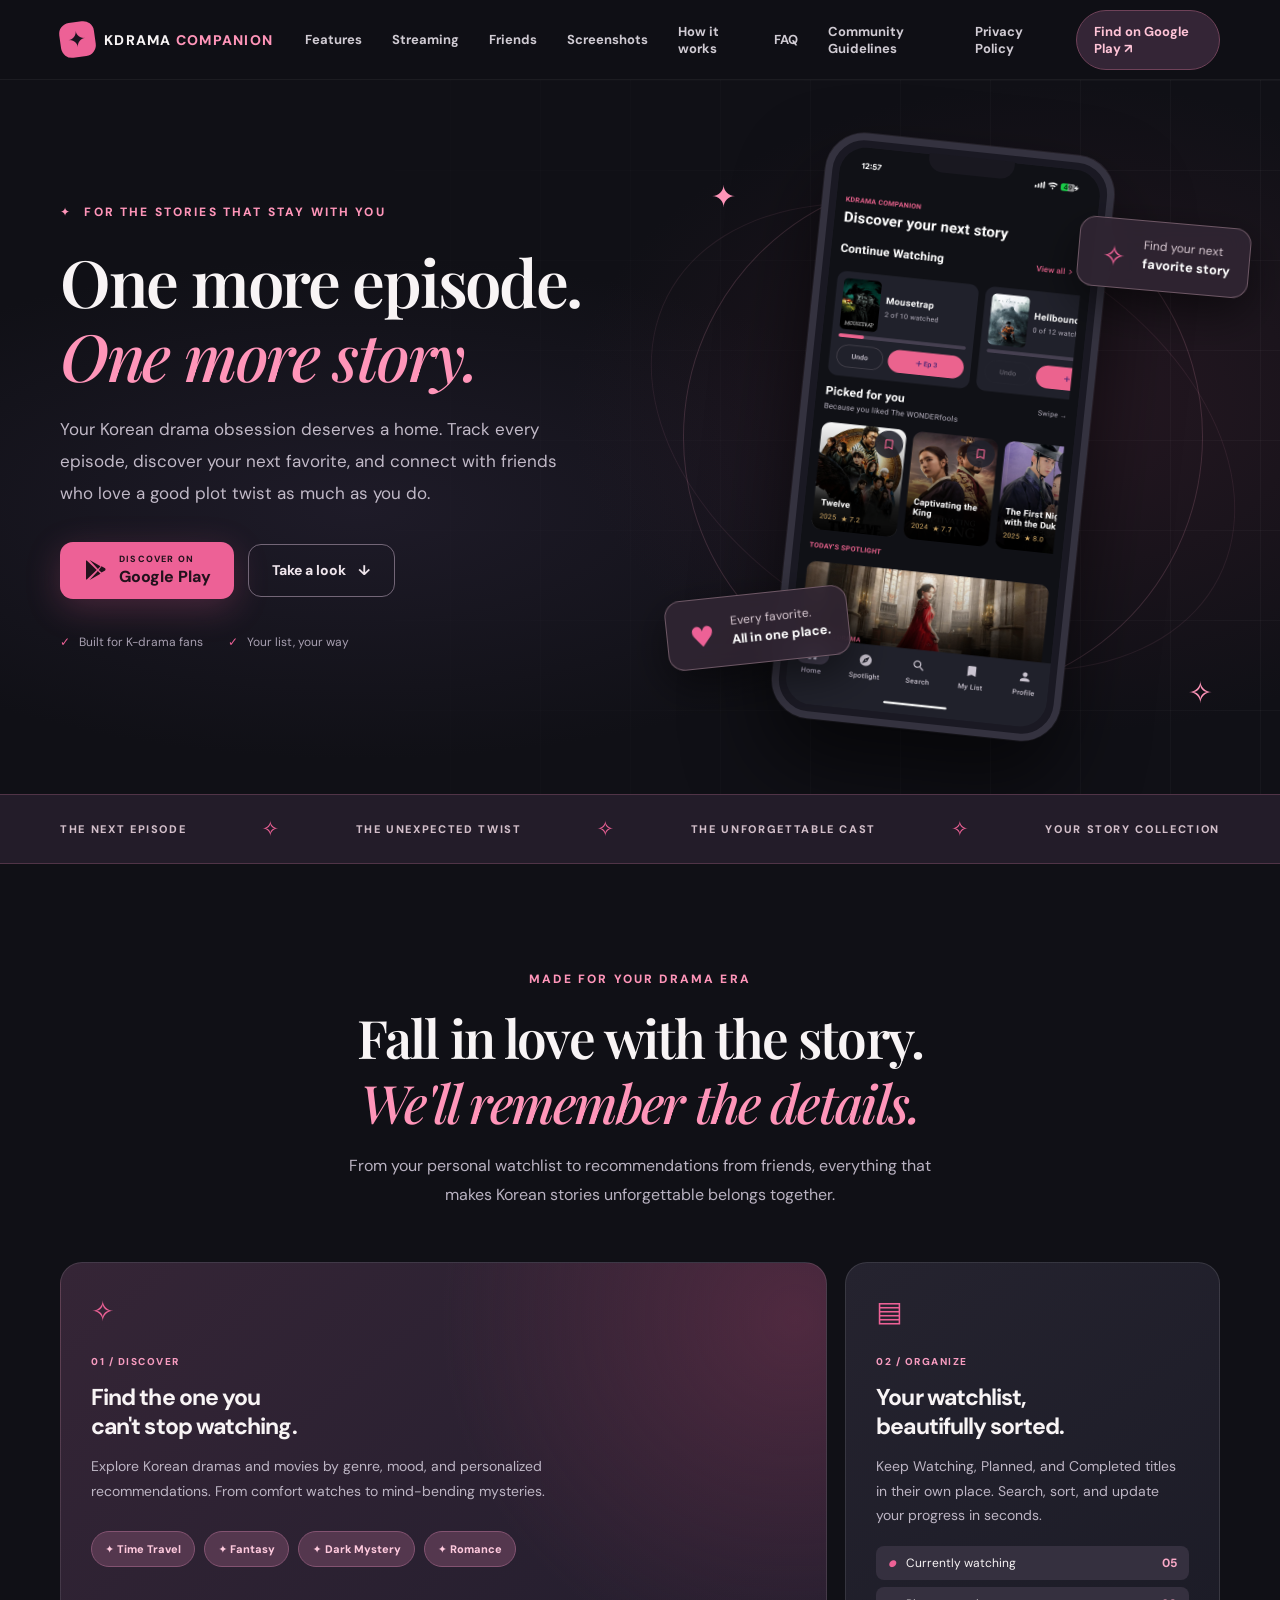
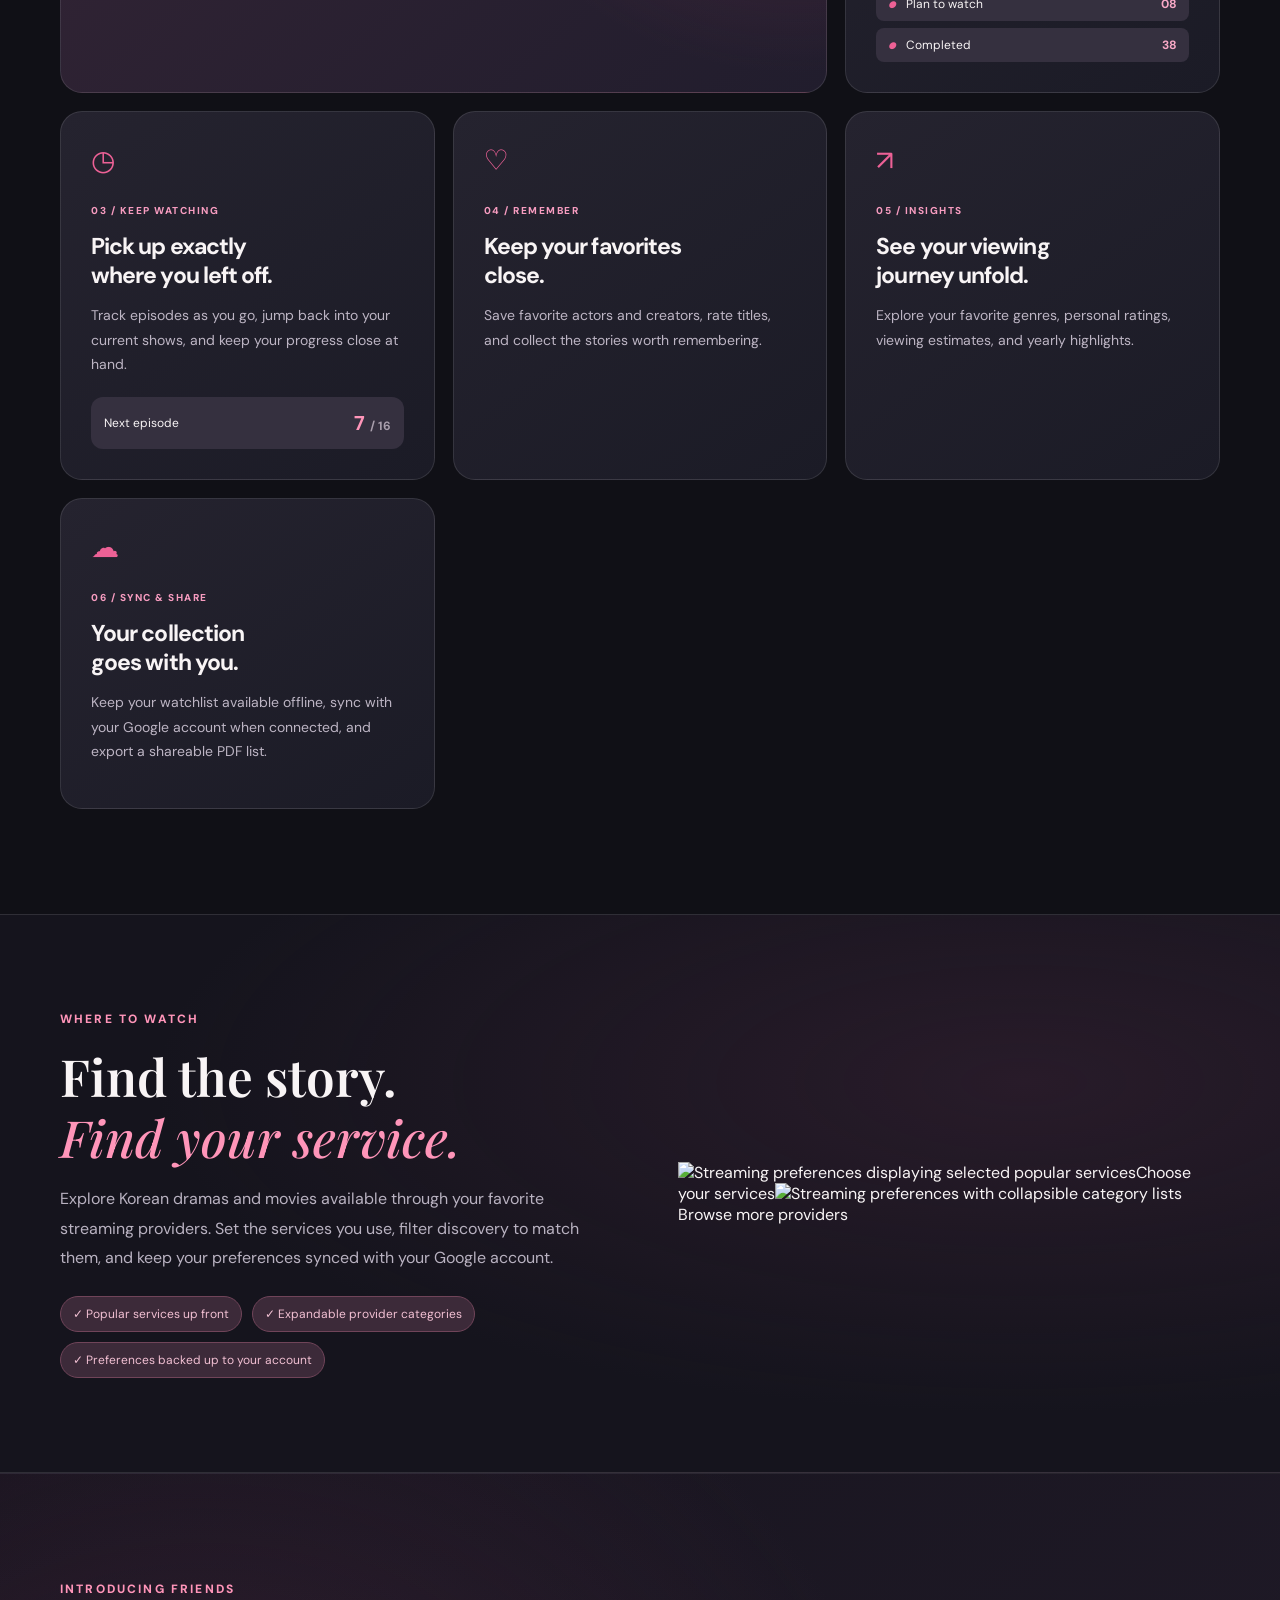
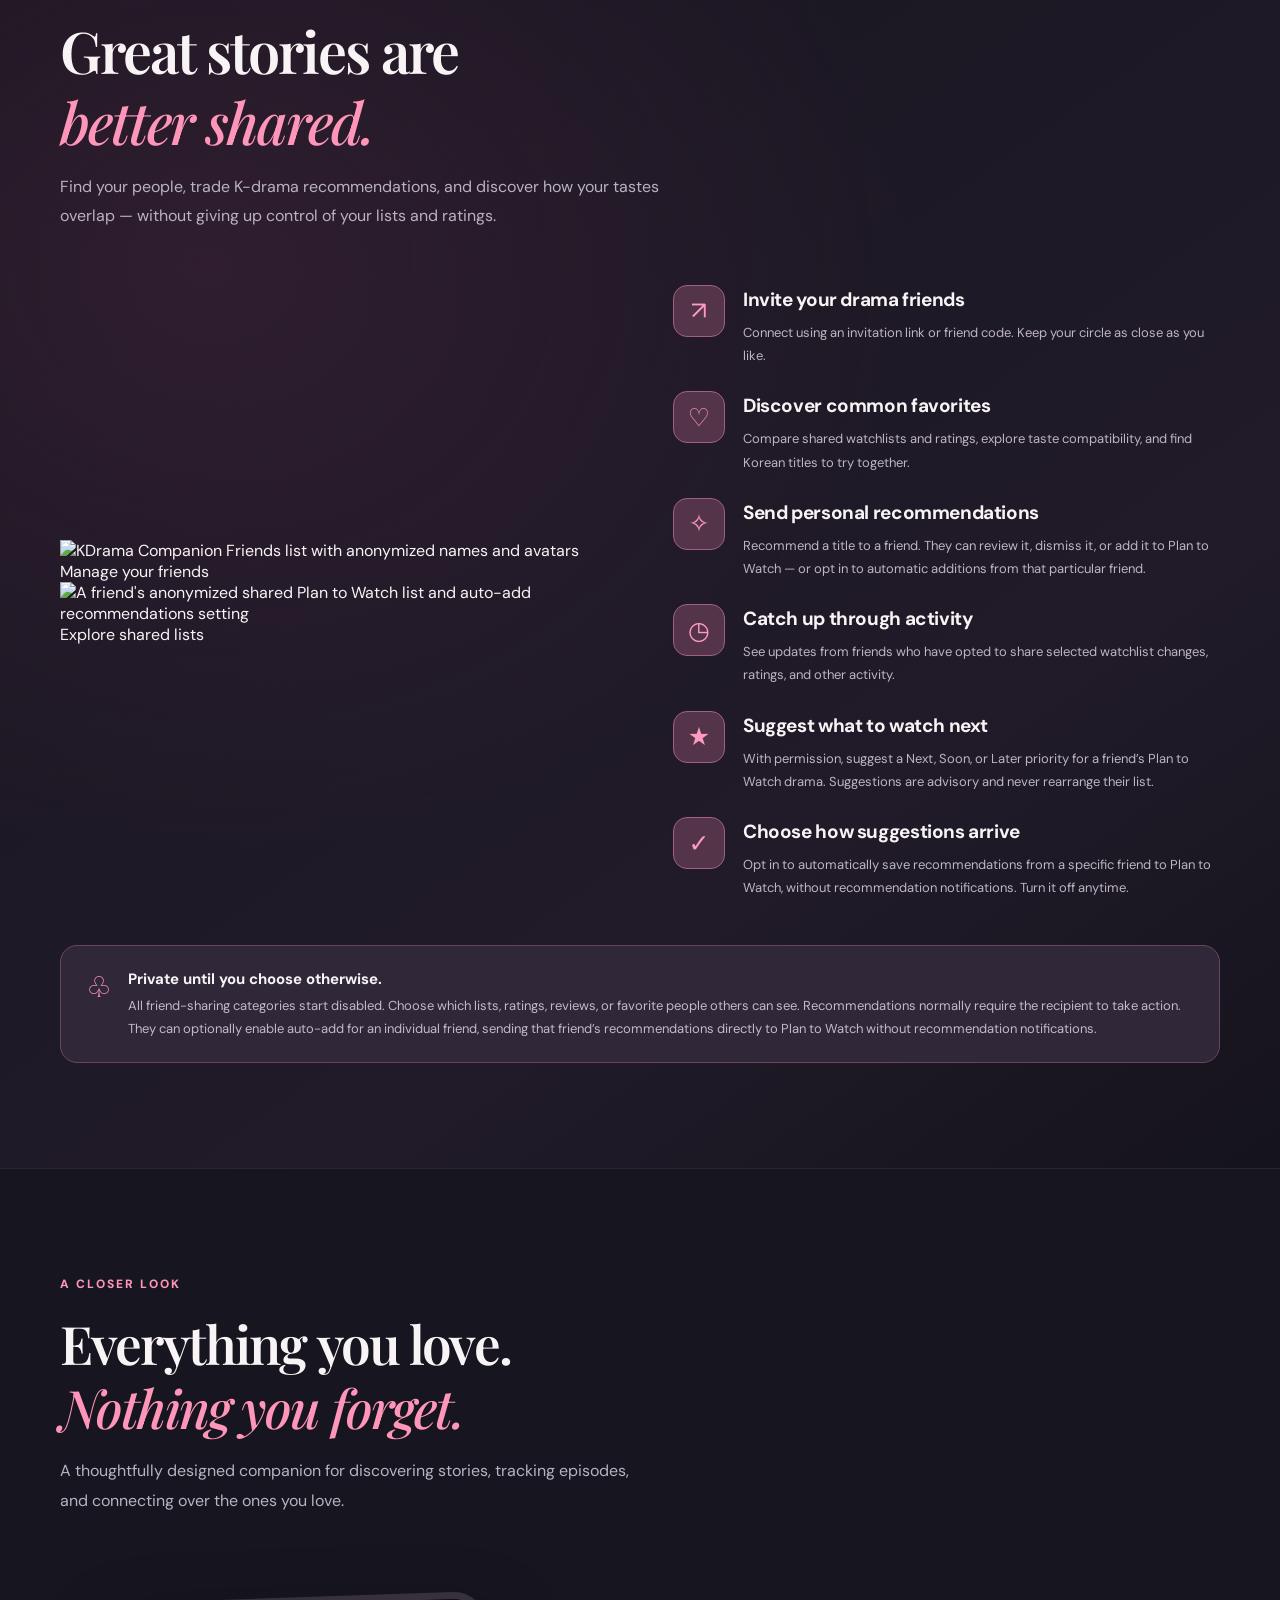
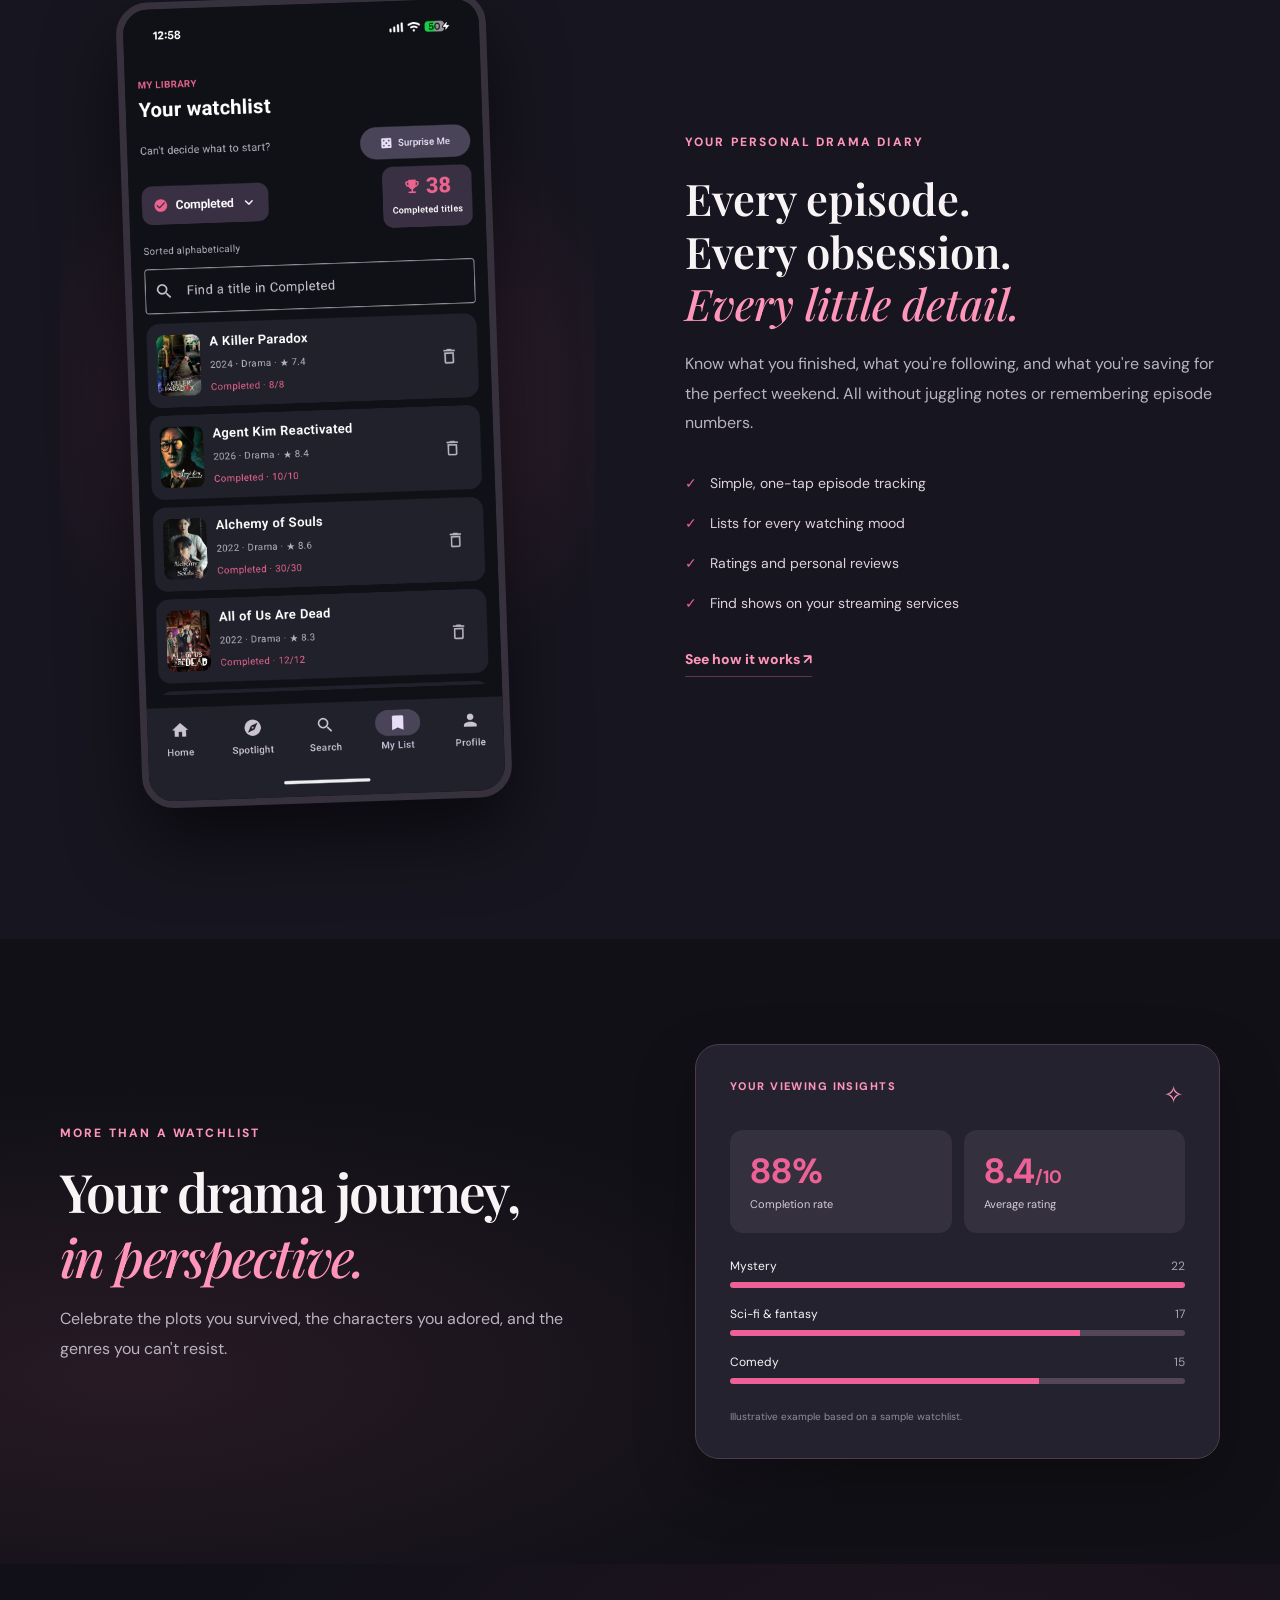
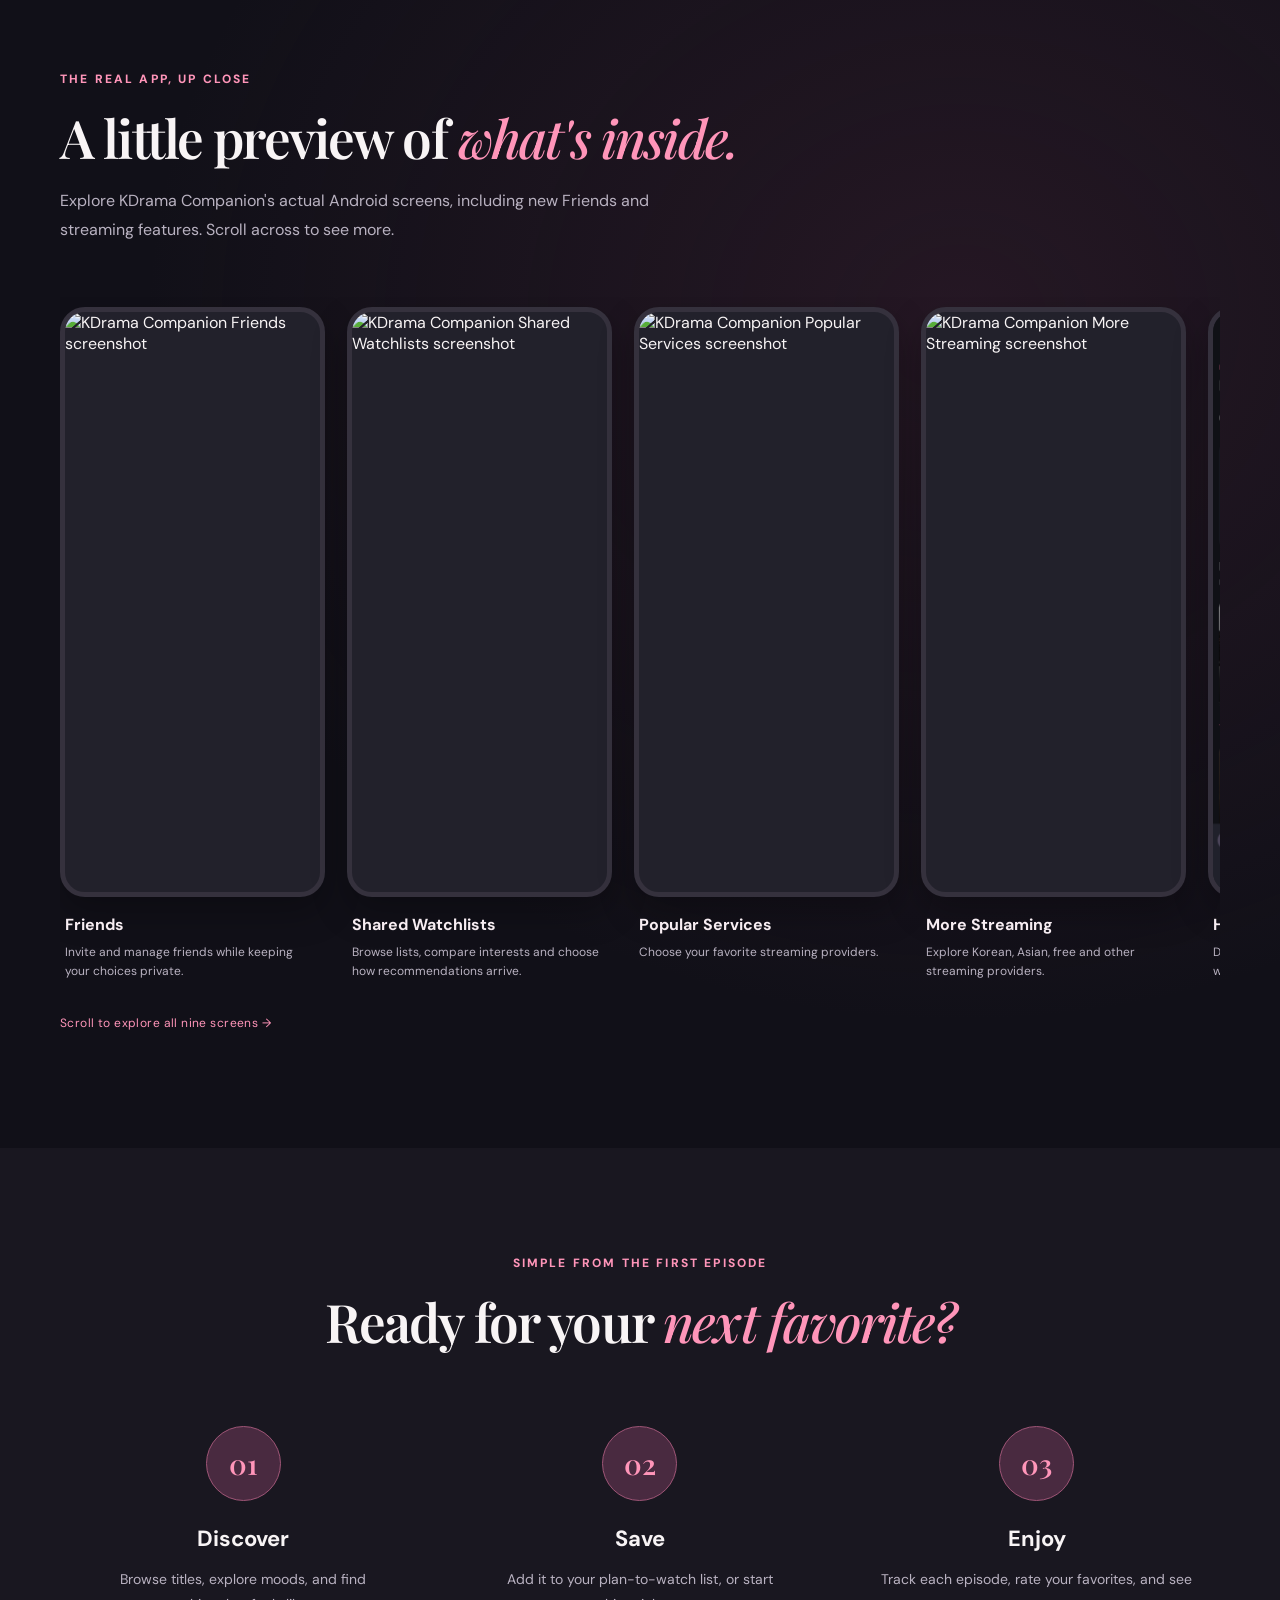
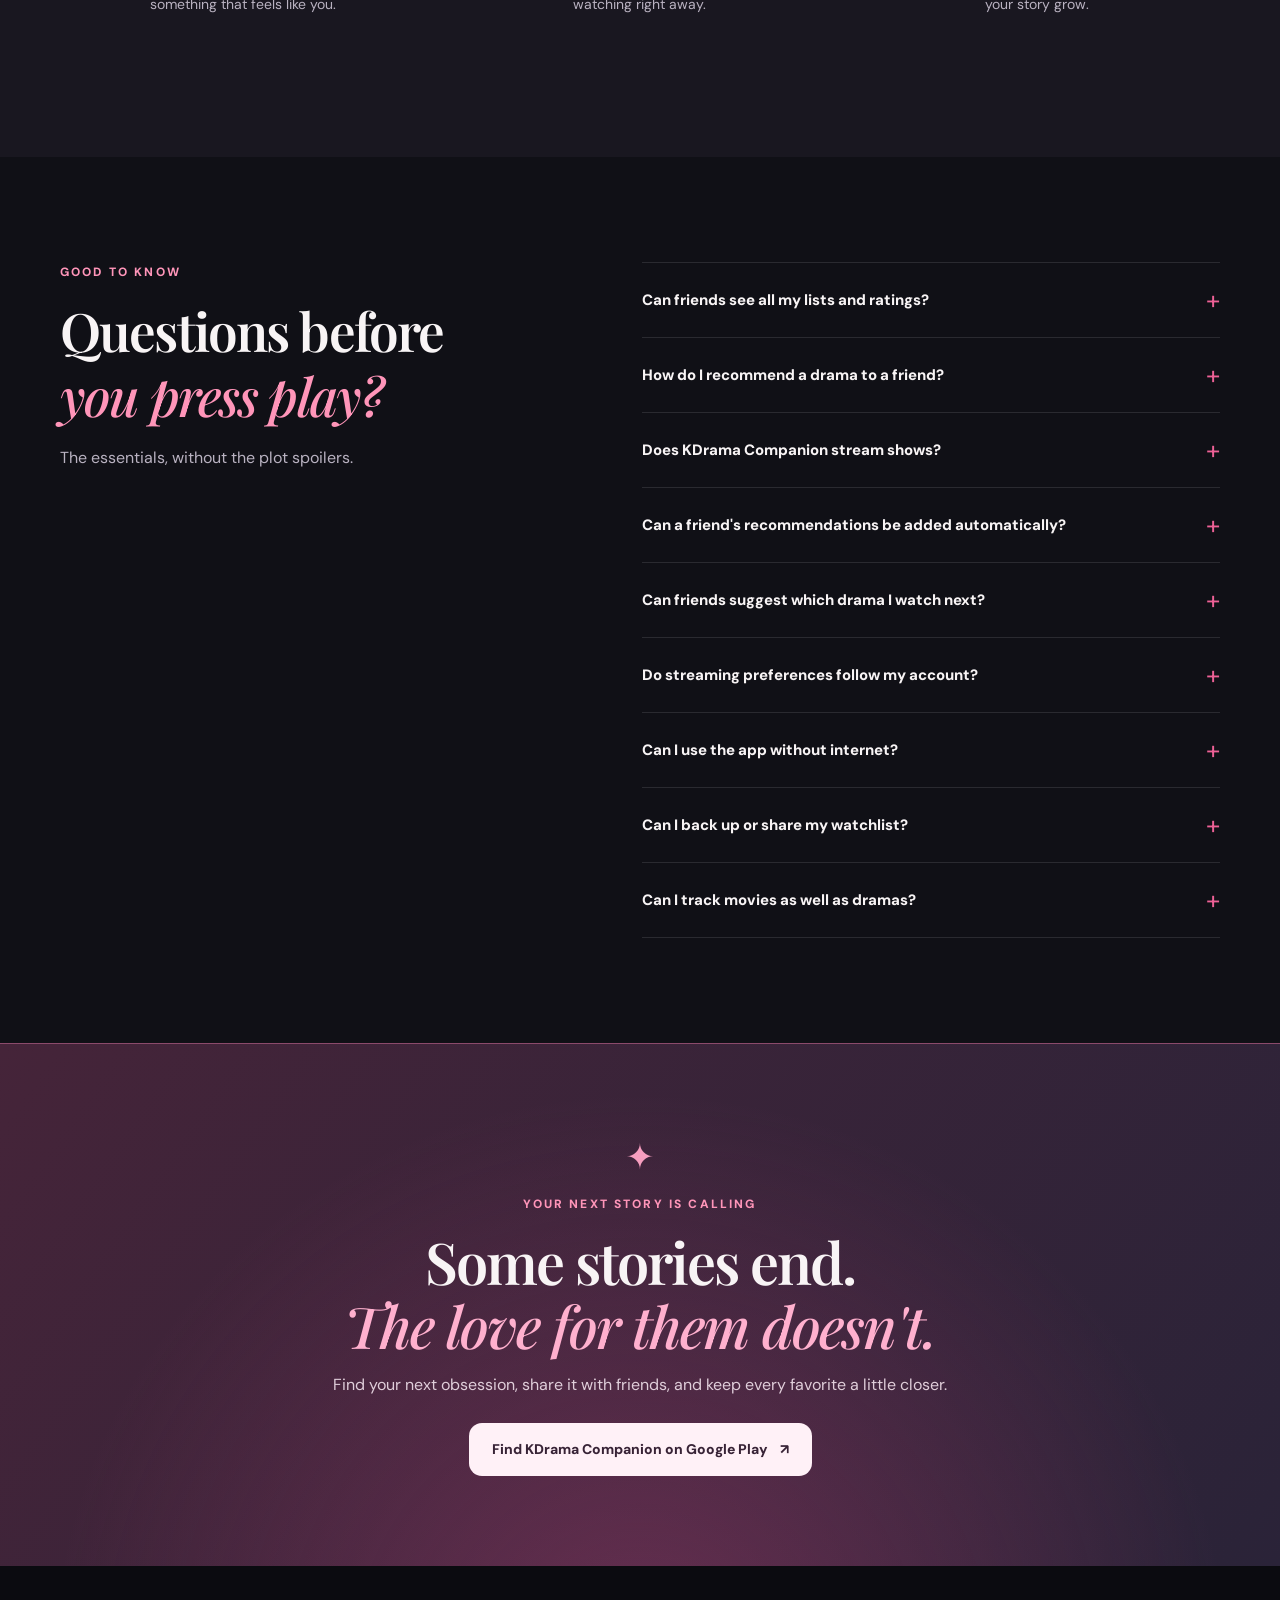
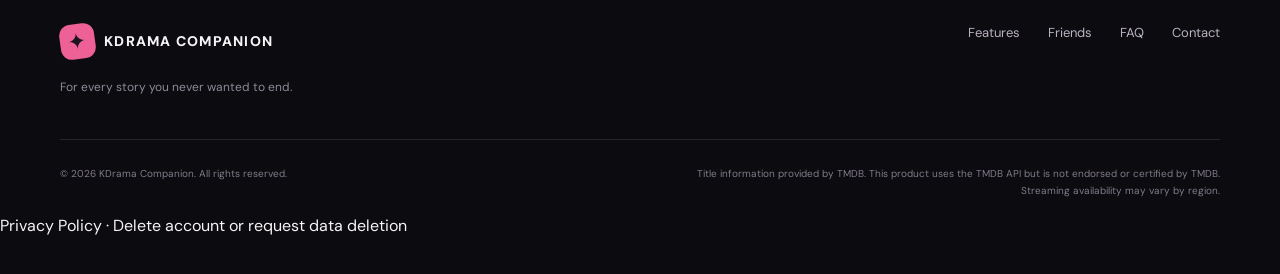
==== commit 3220b873: "feat: showcase real anonymized Friends and streaming screenshots" ====
--- a/index.html
+++ b/index.html
@@ -61,18 +61,12 @@
     </div></section>
     <section class="streaming-highlight" id="streaming"><div class="shell streaming-layout">
       <div class="streaming-copy"><div class="eyebrow">WHERE TO WATCH</div><h2>Find the story.<br><em>Find your service.</em></h2><p>Explore Korean dramas and movies available through your favorite streaming providers. Set the services you use, filter discovery to match them, and keep your preferences synced with your Google account.</p><div class="streaming-benefits"><span>✓ Popular services up front</span><span>✓ Expandable provider categories</span><span>✓ Preferences backed up to your account</span></div></div>
-      <div class="streaming-visual"><div class="streaming-visual-head"><span>✦ STREAMING PREFERENCES</span><span class="streaming-visual-heart" aria-hidden="true">♡</span></div><div class="streaming-provider-group"><div><strong>Most Popular</strong><small>Easy to find, easy to choose</small></div><span class="streaming-chevron" aria-hidden="true">⌄</span></div><div class="streaming-provider-row"><span class="streaming-check">✓</span><div><strong>Your selected services</strong><small>Make discovery more relevant</small></div></div><div class="streaming-provider-group secondary"><div><strong>Other Services</strong><small>Browse more providers</small></div><span aria-hidden="true">⌄</span></div><div class="streaming-sync">☁ &nbsp; Preferences sync with your Google account</div><p class="streaming-visual-note">Illustrative interface — service availability depends on region and title.</p></div>
+      <div class="showcase-shots streaming-showcase"><a class="showcase-shot" href="assets/streaming-popular.png" target="_blank" rel="noopener noreferrer" aria-label="Open Choose your services screenshot"><img src="assets/streaming-popular.png" alt="Streaming preferences displaying selected popular services" loading="lazy" decoding="async"><span>Choose your services</span></a><a class="showcase-shot" href="assets/streaming-categories.png" target="_blank" rel="noopener noreferrer" aria-label="Open Browse more providers screenshot"><img src="assets/streaming-categories.png" alt="Streaming preferences with collapsible category lists" loading="lazy" decoding="async"><span>Browse more providers</span></a></div>
     </div></section>
     <section class="section friends-section" id="friends" aria-labelledby="friends-title"><div class="shell">
       <div class="friends-intro"><div class="eyebrow">INTRODUCING FRIENDS</div><h2>Great stories are<br><em>better shared.</em></h2><p>Find your people, trade K-drama recommendations, and discover how your tastes overlap — without giving up control of your lists and ratings.</p></div>
       <div class="friends-grid">
-        <div class="friends-demo" aria-label="Illustrative Friends feature preview; not an app screenshot">
-          <div class="friends-demo-top"><span class="demo-kicker">✦ FRIENDS</span><span class="demo-private">Your choices, your privacy</span></div>
-          <div class="demo-connection"><span class="demo-avatar" aria-hidden="true">♡</span><div><strong>Connected by stories</strong><small>Find people who love K-dramas too</small></div><span class="demo-dot" aria-hidden="true"></span></div>
-          <div class="demo-compare"><div class="demo-label">TASTE COMPATIBILITY</div><div class="demo-match"><span class="demo-overlap">Shared favorites</span><span class="demo-hearts" aria-hidden="true">♥ ♥ ♥</span></div><div class="demo-tracks"><span></span><span></span><span></span></div><p>Compare ratings only when your friend chooses to share them.</p></div>
-          <div class="demo-recommend"><span class="demo-recommend-icon" aria-hidden="true">✧</span><div><strong>A recommendation from a friend</strong><small>Explore the title, or add it to Plan to Watch</small></div></div>
-          <div class="demo-footer"><span aria-hidden="true">🔒</span> Sharing is off by default</div>
-        </div>
+        <div class="showcase-shots friends-showcase"><a class="showcase-shot" href="assets/friends-list-anonymized.png" target="_blank" rel="noopener noreferrer" aria-label="Open Manage your friends screenshot"><img src="assets/friends-list-anonymized.png" alt="KDrama Companion Friends list with anonymized names and avatars" loading="lazy" decoding="async"><span>Manage your friends</span></a><a class="showcase-shot" href="assets/friend-shared-watchlist-anonymized.png" target="_blank" rel="noopener noreferrer" aria-label="Open Explore shared lists screenshot"><img src="assets/friend-shared-watchlist-anonymized.png" alt="A friend's anonymized shared Plan to Watch list and auto-add recommendations setting" loading="lazy" decoding="async"><span>Explore shared lists</span></a></div>
         <div class="friends-benefits">
           <article class="friend-benefit"><span class="friend-icon" aria-hidden="true">↗</span><div><h3>Invite your drama friends</h3><p>Connect using an invitation link or friend code. Keep your circle as close as you like.</p></div></article>
           <article class="friend-benefit"><span class="friend-icon" aria-hidden="true">♡</span><div><h3>Discover common favorites</h3><p>Compare shared watchlists and ratings, explore taste compatibility, and find Korean titles to try together.</p></div></article>
@@ -92,7 +86,12 @@
       </div>
     </div></section>
     <section class="section stats"><div class="shell stats-grid"><div><div class="eyebrow">MORE THAN A WATCHLIST</div><h2>Your drama journey,<br><em>in perspective.</em></h2><p>Celebrate the plots you survived, the characters you adored, and the genres you can't resist.</p></div><div class="insight-panel"><div class="insight-head"><span>YOUR VIEWING INSIGHTS</span><span>✧</span></div><div class="insight-numbers"><div><strong>88%</strong><span>Completion rate</span></div><div><strong>8.4<small>/10</small></strong><span>Average rating</span></div></div><div class="insight-bars"><div><span>Mystery</span><span>22</span><i style="--fill:100%"></i></div><div><span>Sci-fi & fantasy</span><span>17</span><i style="--fill:77%"></i></div><div><span>Comedy</span><span>15</span><i style="--fill:68%"></i></div></div><small class="sample-disclaimer">Illustrative example based on a sample watchlist.</small></div></div></section>
-    <section class="section screenshot-section" id="screenshots"><div class="shell"><div class="section-header"><div class="eyebrow">THE REAL APP, UP CLOSE</div><h2>A little preview of <em>what's inside.</em></h2><p>Explore KDrama Companion's actual Android screens. Scroll across to see discovery, tracking, insights and more.</p></div><div class="screenshot-gallery" role="region" aria-label="KDrama Companion app screenshots" tabindex="0"><figure class="screenshot-card"><div class="shot-image"><img src="assets/Screenshot_20261113-125745.png" alt="KDrama Companion Home screen" loading="lazy" decoding="async" width="690" height="1536"></div><figcaption><strong>Home</strong><span>Discover recommendations and pick up where you left off.</span></figcaption></figure>
+    <section class="section screenshot-section" id="screenshots"><div class="shell"><div class="section-header"><div class="eyebrow">THE REAL APP, UP CLOSE</div><h2>A little preview of <em>what's inside.</em></h2><p>Explore KDrama Companion's actual Android screens, including new Friends and streaming features. Scroll across to see more.</p></div><div class="screenshot-gallery" role="region" aria-label="KDrama Companion app screenshots" tabindex="0">
+<figure class="screenshot-card"><a class="gallery-shot-link" href="assets/friends-list-anonymized.png" target="_blank" rel="noopener noreferrer" aria-label="Open Friends screenshot"><div class="shot-image"><img src="assets/friends-list-anonymized.png" alt="KDrama Companion Friends screenshot" loading="lazy" decoding="async"></div></a><figcaption><strong>Friends</strong><span>Invite and manage friends while keeping your choices private.</span></figcaption></figure>
+<figure class="screenshot-card"><a class="gallery-shot-link" href="assets/friend-shared-watchlist-anonymized.png" target="_blank" rel="noopener noreferrer" aria-label="Open Shared Watchlists screenshot"><div class="shot-image"><img src="assets/friend-shared-watchlist-anonymized.png" alt="KDrama Companion Shared Watchlists screenshot" loading="lazy" decoding="async"></div></a><figcaption><strong>Shared Watchlists</strong><span>Browse lists, compare interests and choose how recommendations arrive.</span></figcaption></figure>
+<figure class="screenshot-card"><a class="gallery-shot-link" href="assets/streaming-popular.png" target="_blank" rel="noopener noreferrer" aria-label="Open Popular Services screenshot"><div class="shot-image"><img src="assets/streaming-popular.png" alt="KDrama Companion Popular Services screenshot" loading="lazy" decoding="async"></div></a><figcaption><strong>Popular Services</strong><span>Choose your favorite streaming providers.</span></figcaption></figure>
+<figure class="screenshot-card"><a class="gallery-shot-link" href="assets/streaming-categories.png" target="_blank" rel="noopener noreferrer" aria-label="Open More Streaming screenshot"><div class="shot-image"><img src="assets/streaming-categories.png" alt="KDrama Companion More Streaming screenshot" loading="lazy" decoding="async"></div></a><figcaption><strong>More Streaming</strong><span>Explore Korean, Asian, free and other streaming providers.</span></figcaption></figure>
+<figure class="screenshot-card"><div class="shot-image"><img src="assets/Screenshot_20261113-125745.png" alt="KDrama Companion Home screen" loading="lazy" decoding="async" width="690" height="1536"></div><figcaption><strong>Home</strong><span>Discover recommendations and pick up where you left off.</span></figcaption></figure>
 <figure class="screenshot-card"><div class="shot-image"><img src="assets/Screenshot_20261113-125748.png" alt="KDrama Companion Spotlight screen" loading="lazy" decoding="async" width="690" height="1536"></div><figcaption><strong>Spotlight</strong><span>Stay close to upcoming releases and Korean entertainment news.</span></figcaption></figure>
 <figure class="screenshot-card"><div class="shot-image"><img src="assets/Screenshot_20261113-125753.png" alt="KDrama Companion Search screen" loading="lazy" decoding="async" width="690" height="1536"></div><figcaption><strong>Search</strong><span>Find your next favorite drama or film.</span></figcaption></figure>
 <figure class="screenshot-card"><div class="shot-image"><img src="assets/Screenshot_20261113-125758.png" alt="KDrama Companion Mood & genre screen" loading="lazy" decoding="async" width="690" height="1536"></div><figcaption><strong>Mood & genre</strong><span>Browse by the kind of story you're in the mood for.</span></figcaption></figure>
--- a/styles.css
+++ b/styles.css
@@ -75,3 +75,26 @@
 .friends-privacy p{font-size:13px;color:#c6b8c8;line-height:1.75;margin:6px 0 0}
 @media(max-width:800px){.friends-grid{grid-template-columns:1fr;gap:42px}.friends-demo{max-width:550px;margin:0 auto;width:100%}.friends-benefits{grid-template-columns:1fr 1fr;gap:25px}.friends-intro{margin-bottom:35px}}
 @media(max-width:540px){.friends-benefits{grid-template-columns:1fr}.friends-demo{padding:18px}.friends-privacy{padding:19px;gap:11px}.friend-icon{flex-basis:46px;height:46px}.friends-intro h2{font-size:40px}.demo-private{font-size:9px}}
+
+/* 1.0.8 streaming discovery showcase */
+.streaming-highlight{padding:94px 0;background:radial-gradient(ellipse at 80% 30%,#4b284059,transparent 60%),#15141d;border-block:1px solid var(--border)}
+.streaming-layout{display:grid;grid-template-columns:1fr 1fr;gap:75px;align-items:center}
+.streaming-copy h2{font-family:"Playfair Display",Georgia,serif;font-size:clamp(35px,4vw,53px);line-height:1.18;font-weight:600;margin:17px 0}
+.streaming-copy h2 em{color:var(--pink-light);font-weight:500}
+.streaming-copy>p{color:var(--muted);font-size:16px;line-height:1.85;max-width:540px}
+.streaming-benefits{display:flex;flex-wrap:wrap;gap:10px;margin-top:23px}
+.streaming-benefits span{font-size:12px;color:#f2c0d3;border:1px solid #704459;background:#3c2a39;border-radius:999px;padding:9px 12px}
+.streaming-visual{max-width:475px;width:100%;padding:28px;background:linear-gradient(150deg,#292433,#211d29);border:1px solid #6a435a;border-radius:24px;box-shadow:0 25px 70px #0005}
+.streaming-visual-head{display:flex;align-items:center;justify-content:space-between;gap:10px;font-size:11px;letter-spacing:.12em;color:var(--pink-light);font-weight:800;margin-bottom:21px}
+.streaming-visual-heart{font-size:26px}
+.streaming-provider-group{display:flex;justify-content:space-between;align-items:center;gap:12px;padding:16px;background:#473147;border:1px solid #7b4b67;border-radius:13px}
+.streaming-provider-group.secondary{background:#302a39;border-color:#504357;margin-top:12px}
+.streaming-provider-group strong,.streaming-provider-row strong{display:block;font-size:14px}
+.streaming-provider-group small,.streaming-provider-row small{display:block;font-size:11px;color:#cbbbc9;margin-top:6px}
+.streaming-provider-group>span:last-child{font-size:23px;color:#ffafd0}
+.streaming-provider-row{display:flex;align-items:center;gap:14px;padding:18px 12px}
+.streaming-check{width:29px;height:29px;display:grid;place-items:center;background:var(--pink);color:#281521;border-radius:8px;font-weight:800;flex-shrink:0}
+.streaming-sync{margin-top:20px;padding:13px;background:#392f41;border:1px solid #63465f;border-radius:11px;font-size:12px;color:#eed5e2}
+.streaming-visual-note{font-size:10px;line-height:1.6;color:#a99cab;margin:14px 2px 0}
+@media(max-width:800px){.streaming-layout{grid-template-columns:1fr;gap:35px}.streaming-visual{max-width:580px;margin:0 auto}.streaming-highlight{padding:72px 0}}
+@media(max-width:540px){.streaming-visual{padding:19px}.streaming-copy h2{font-size:39px}.streaming-benefits span{font-size:11px}}
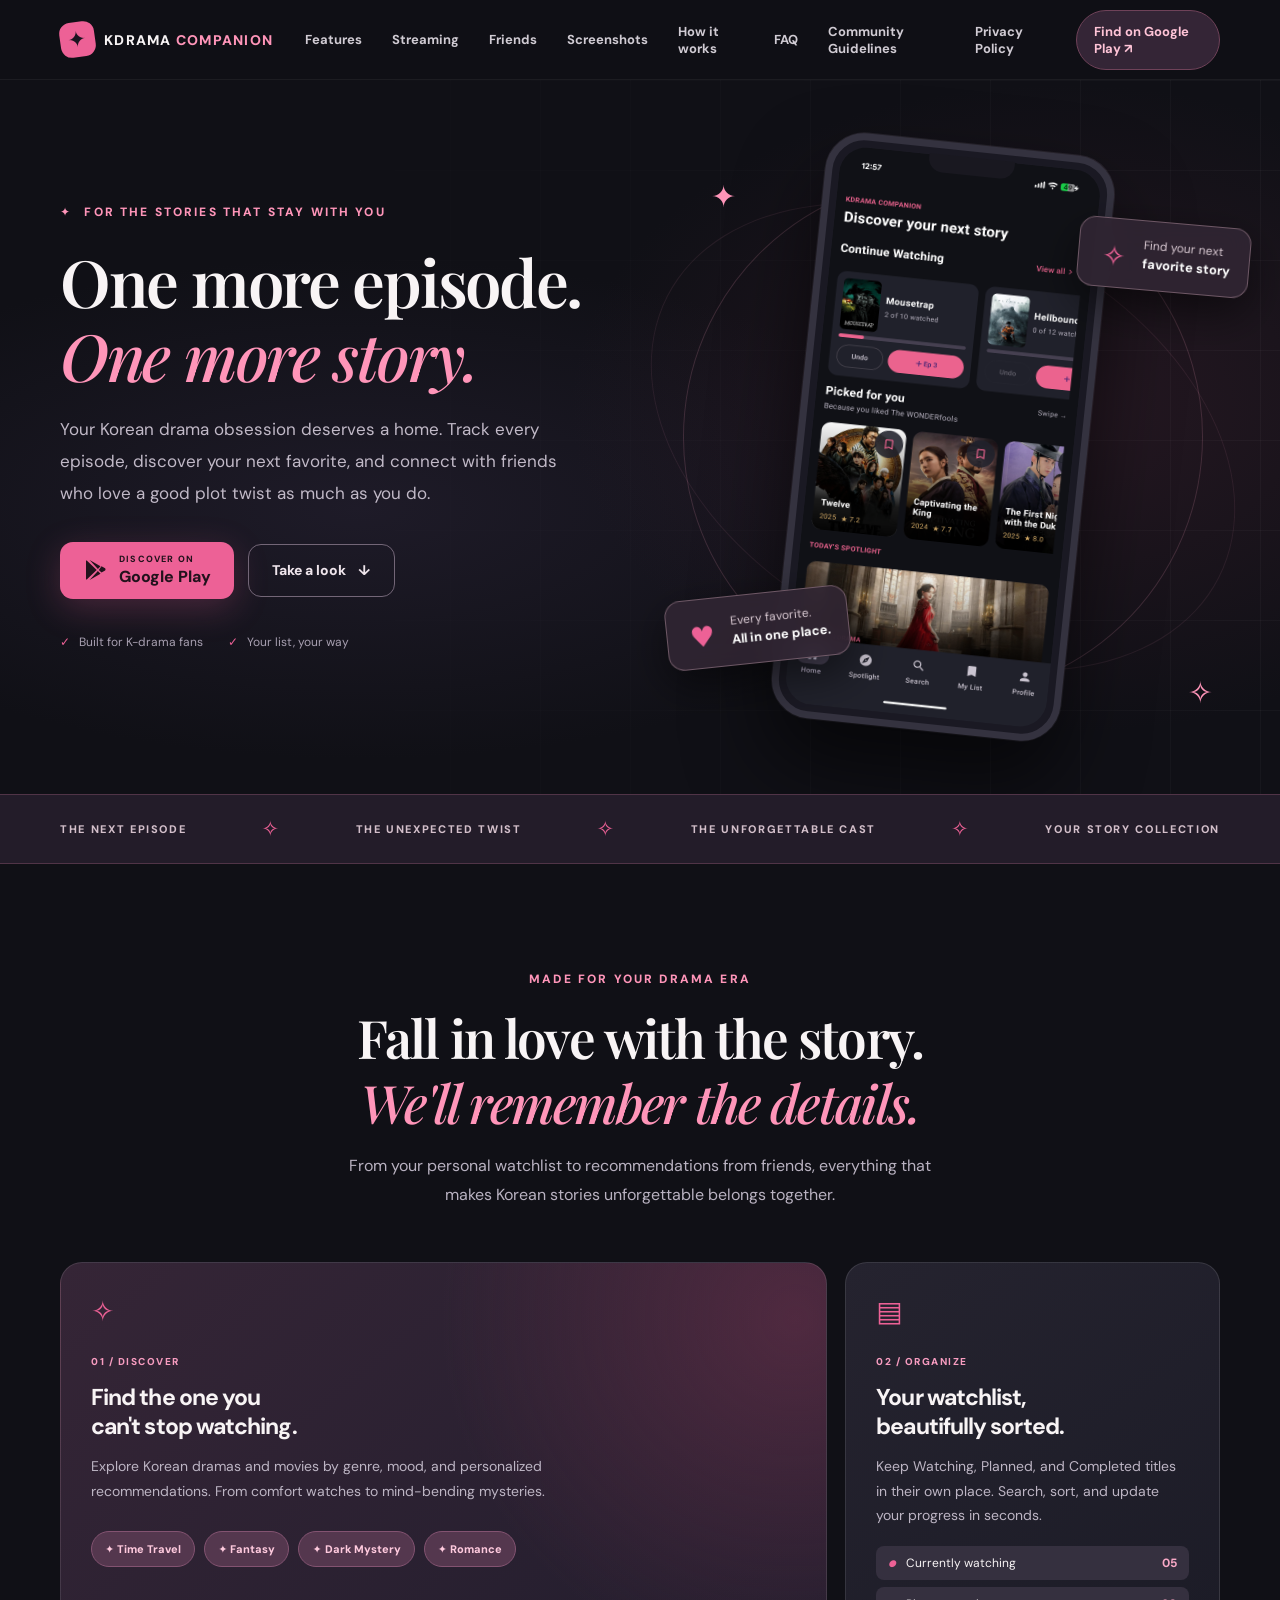
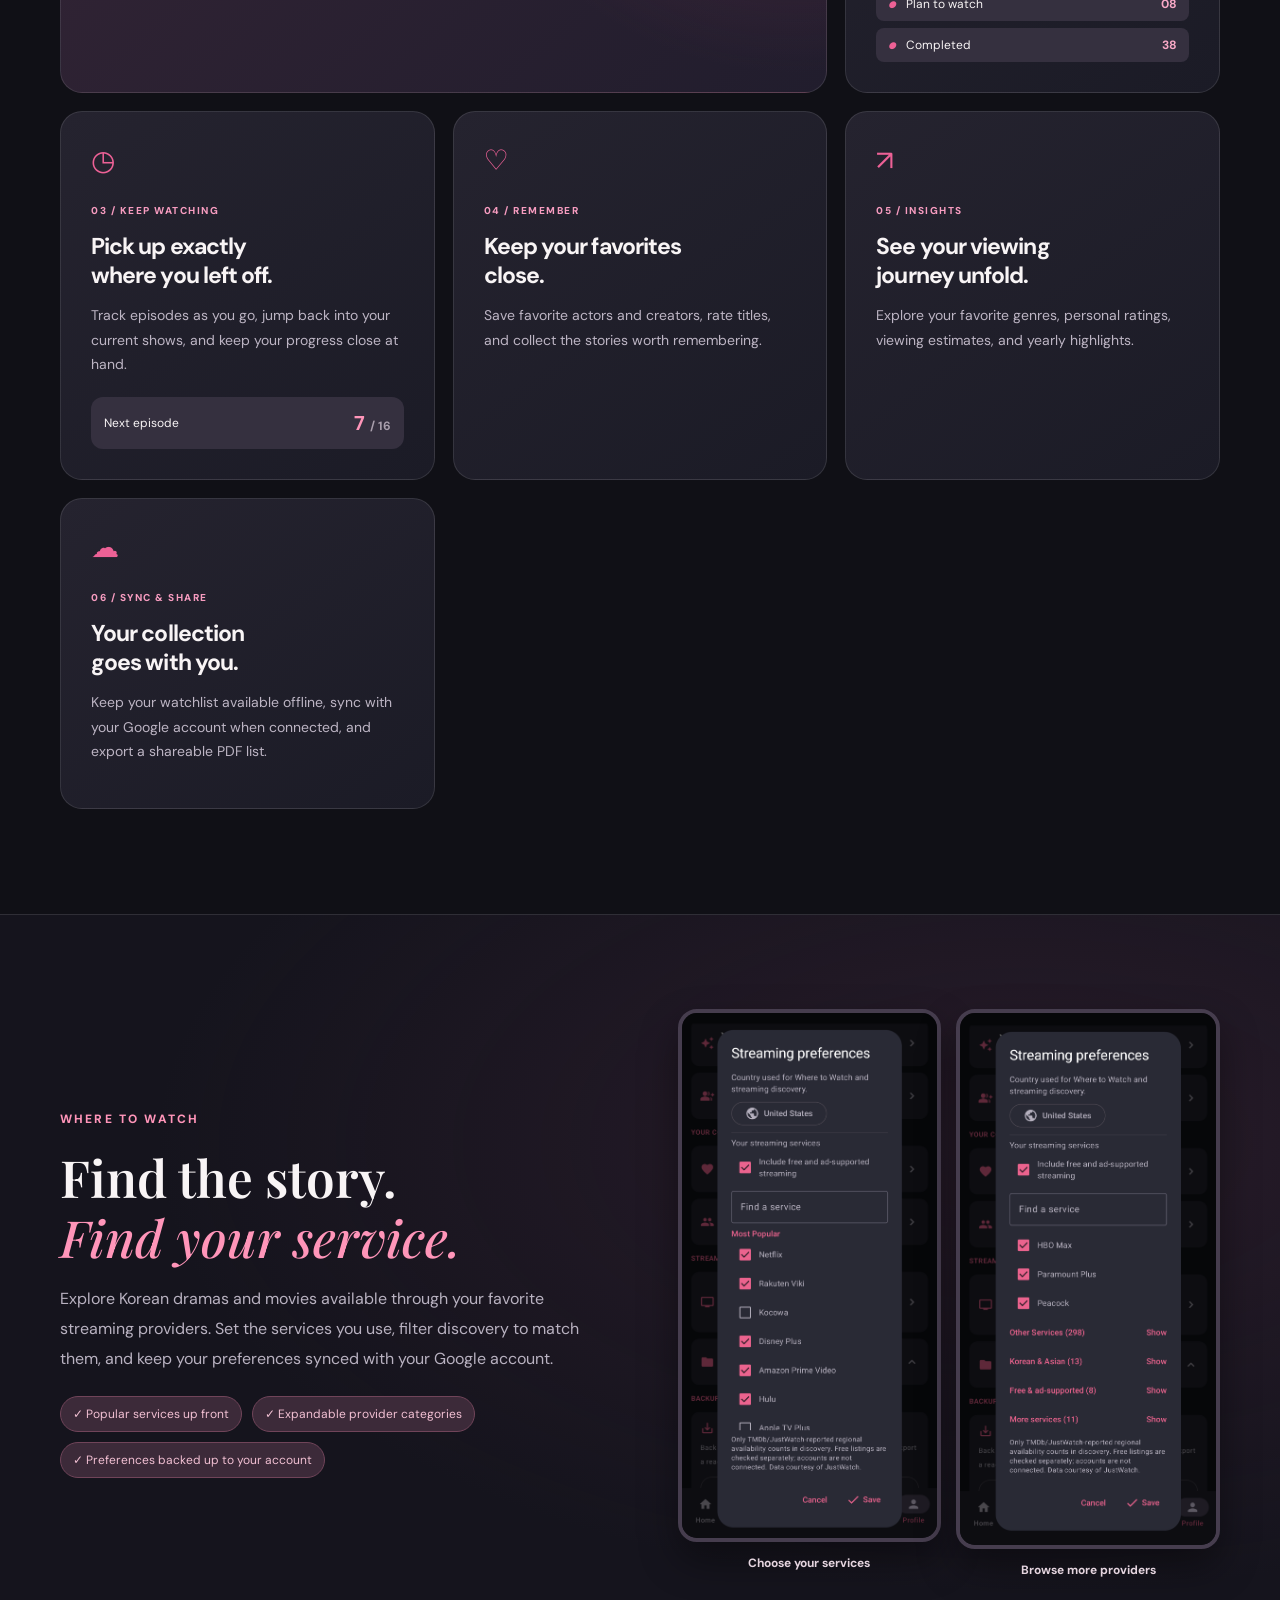
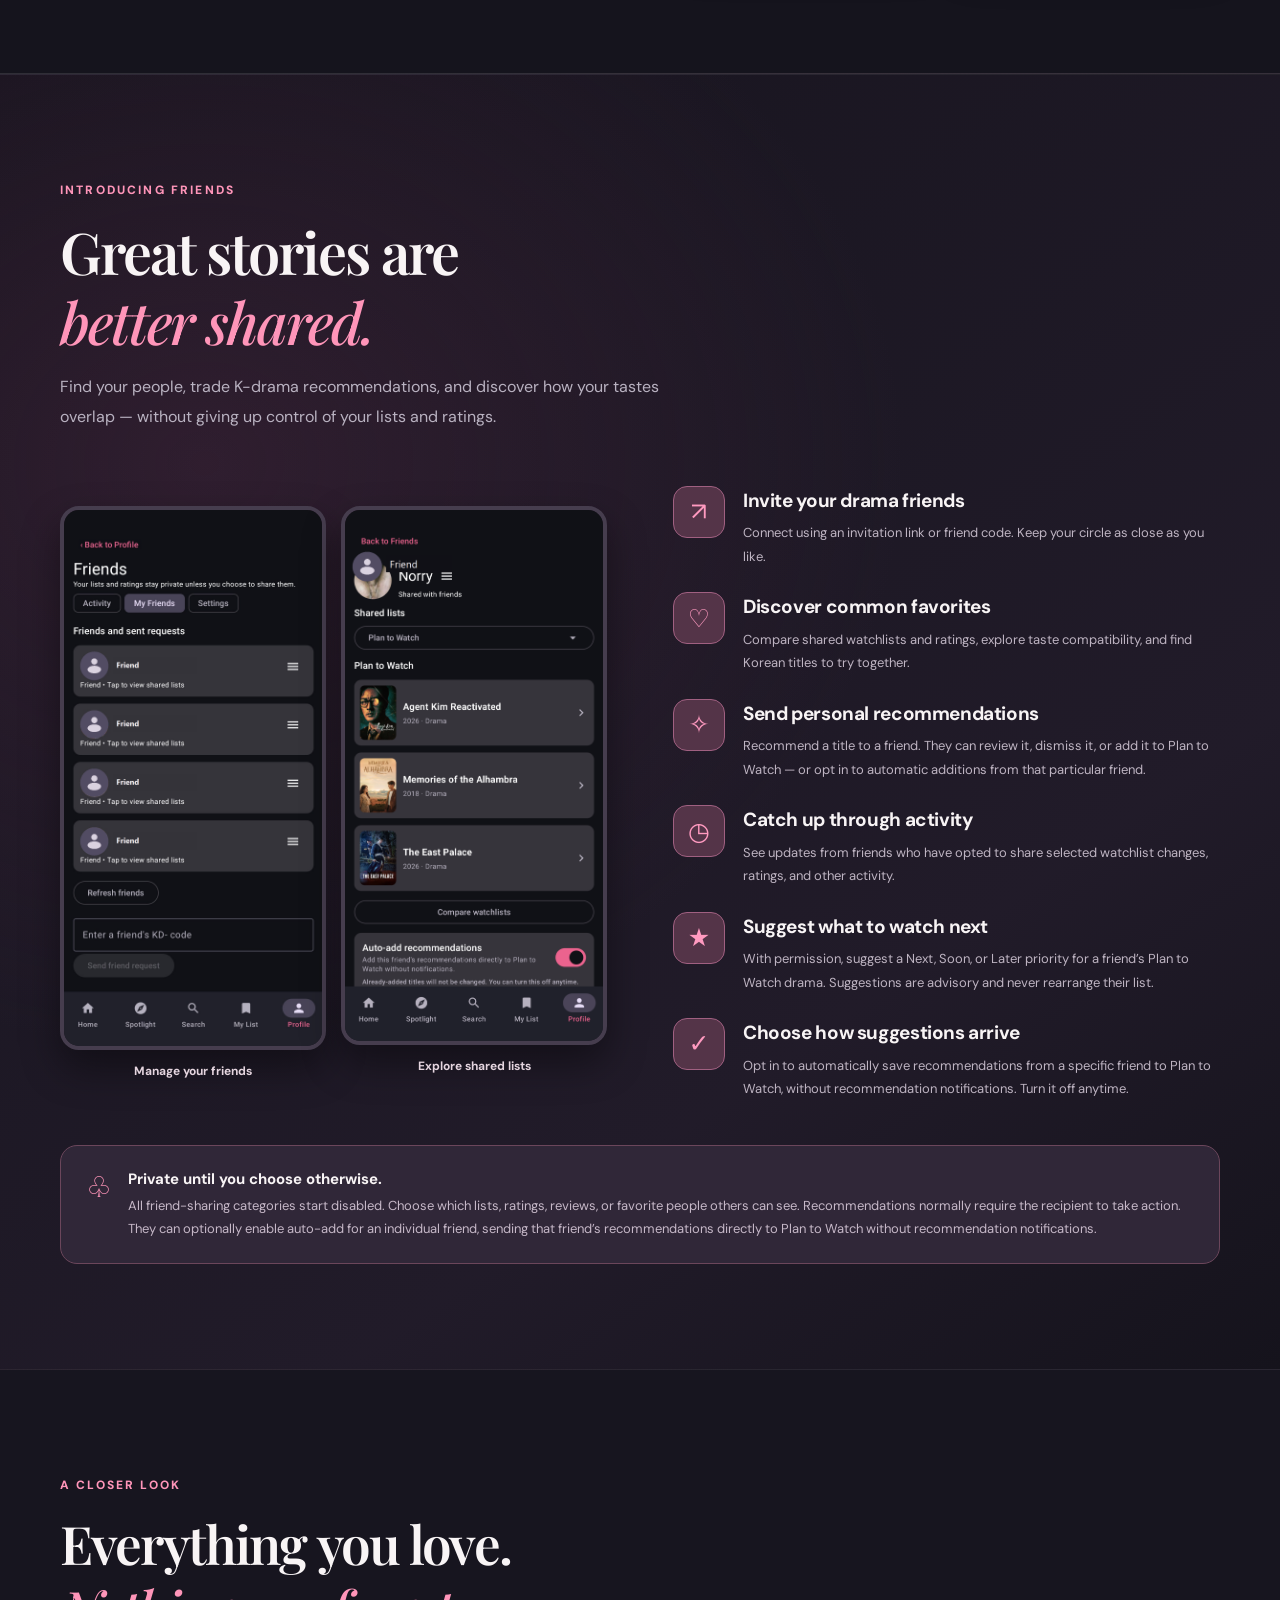
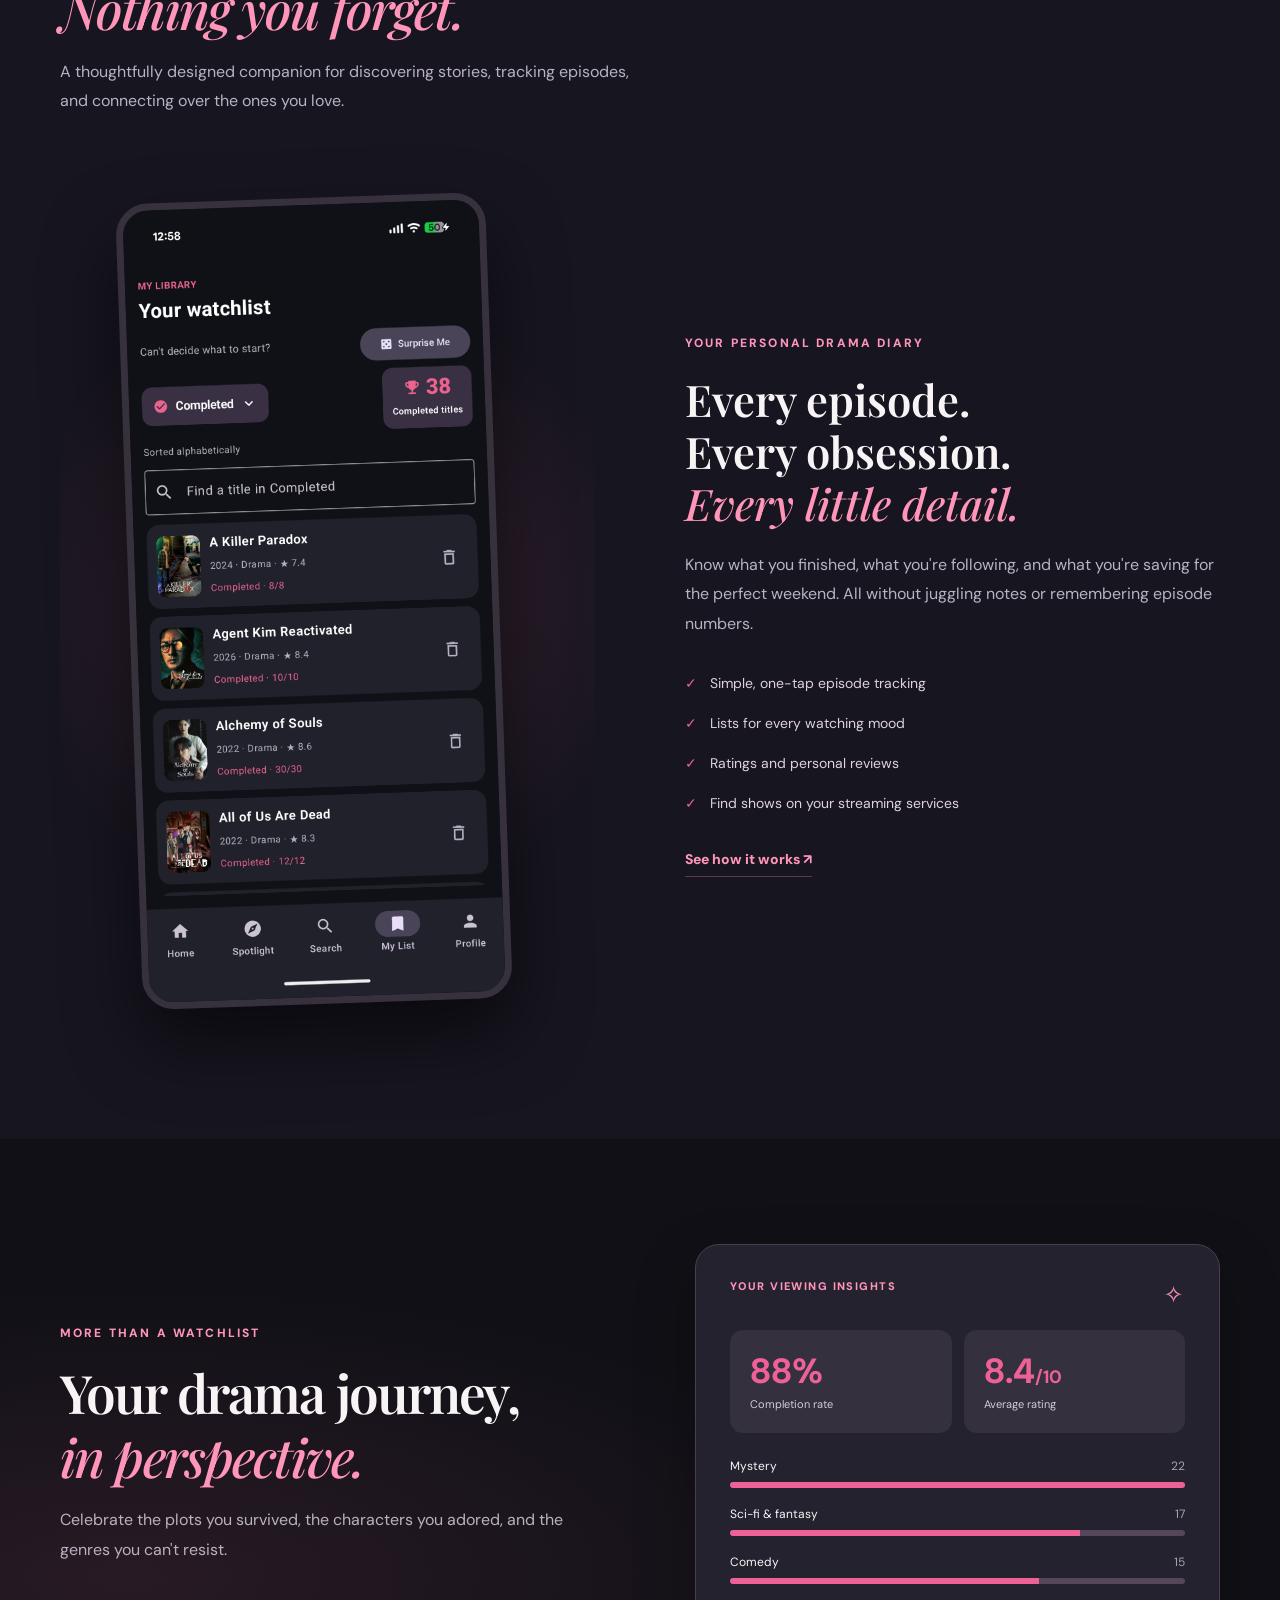
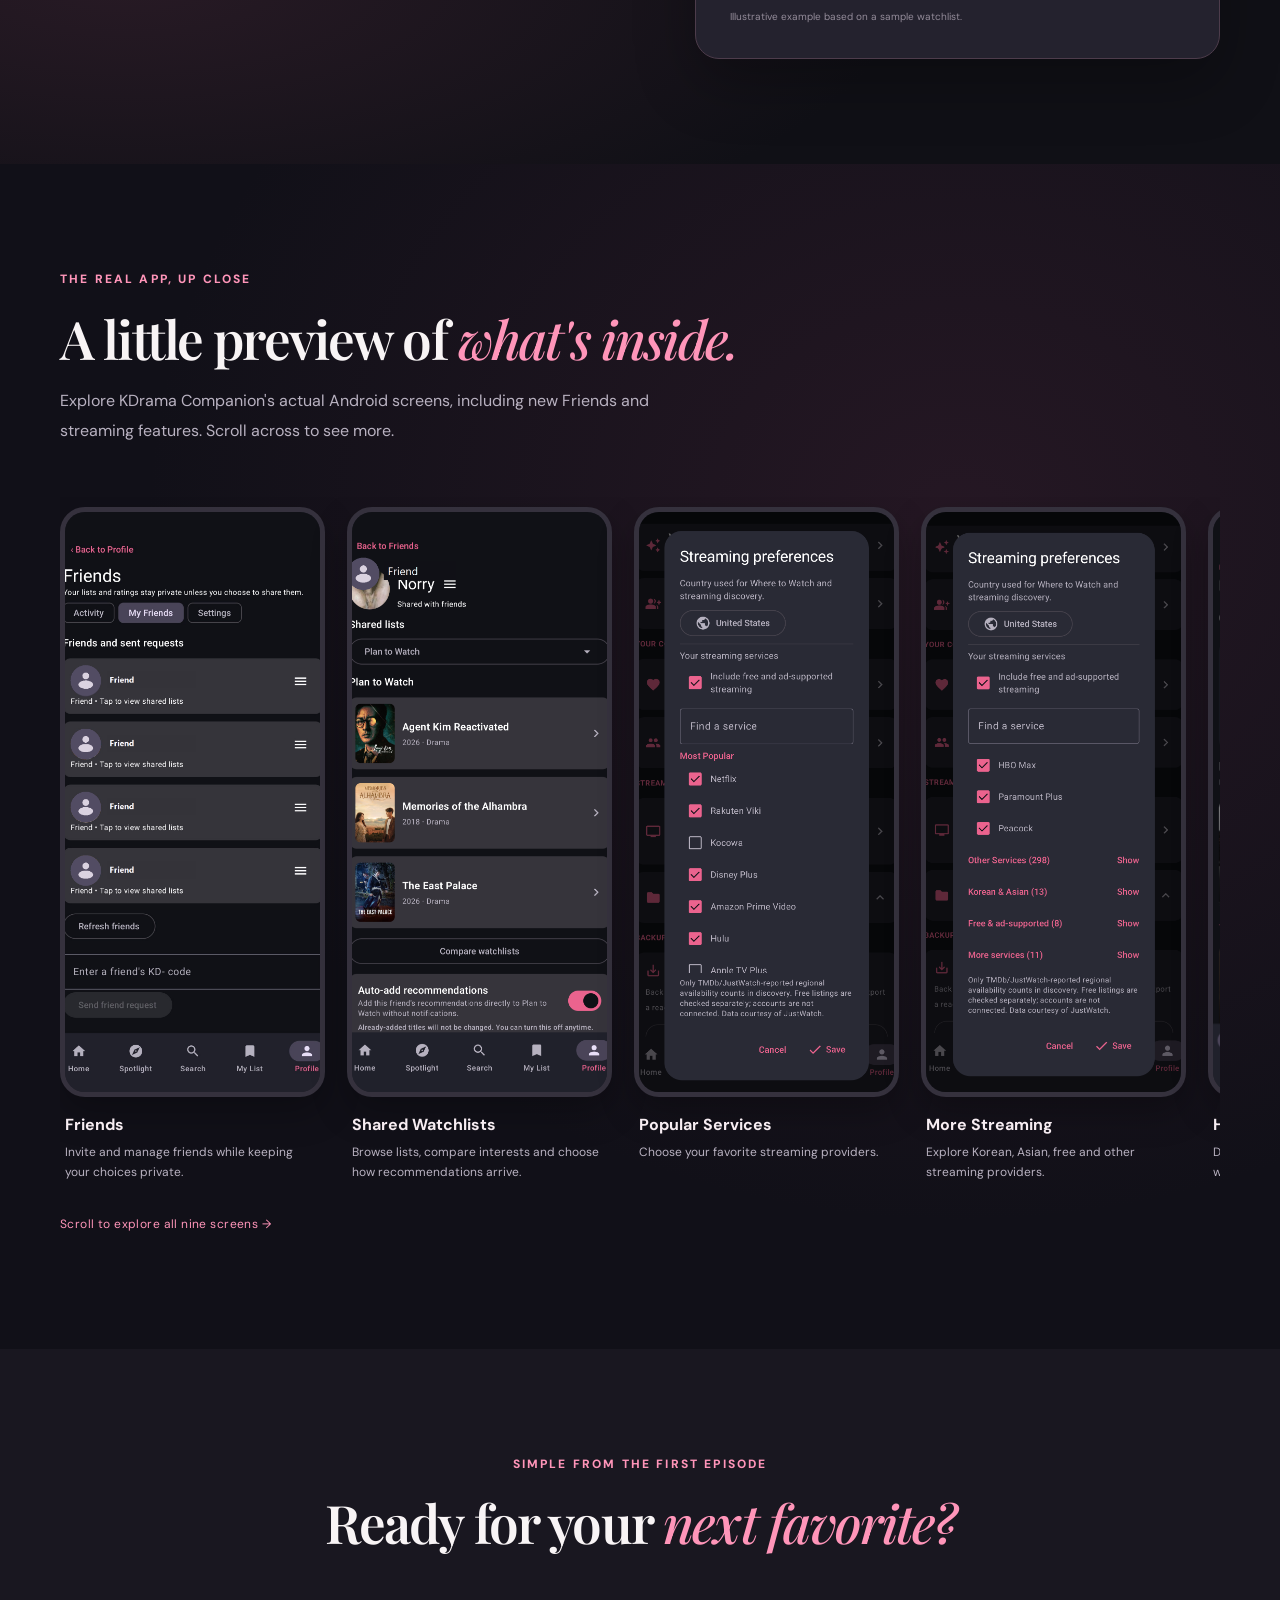
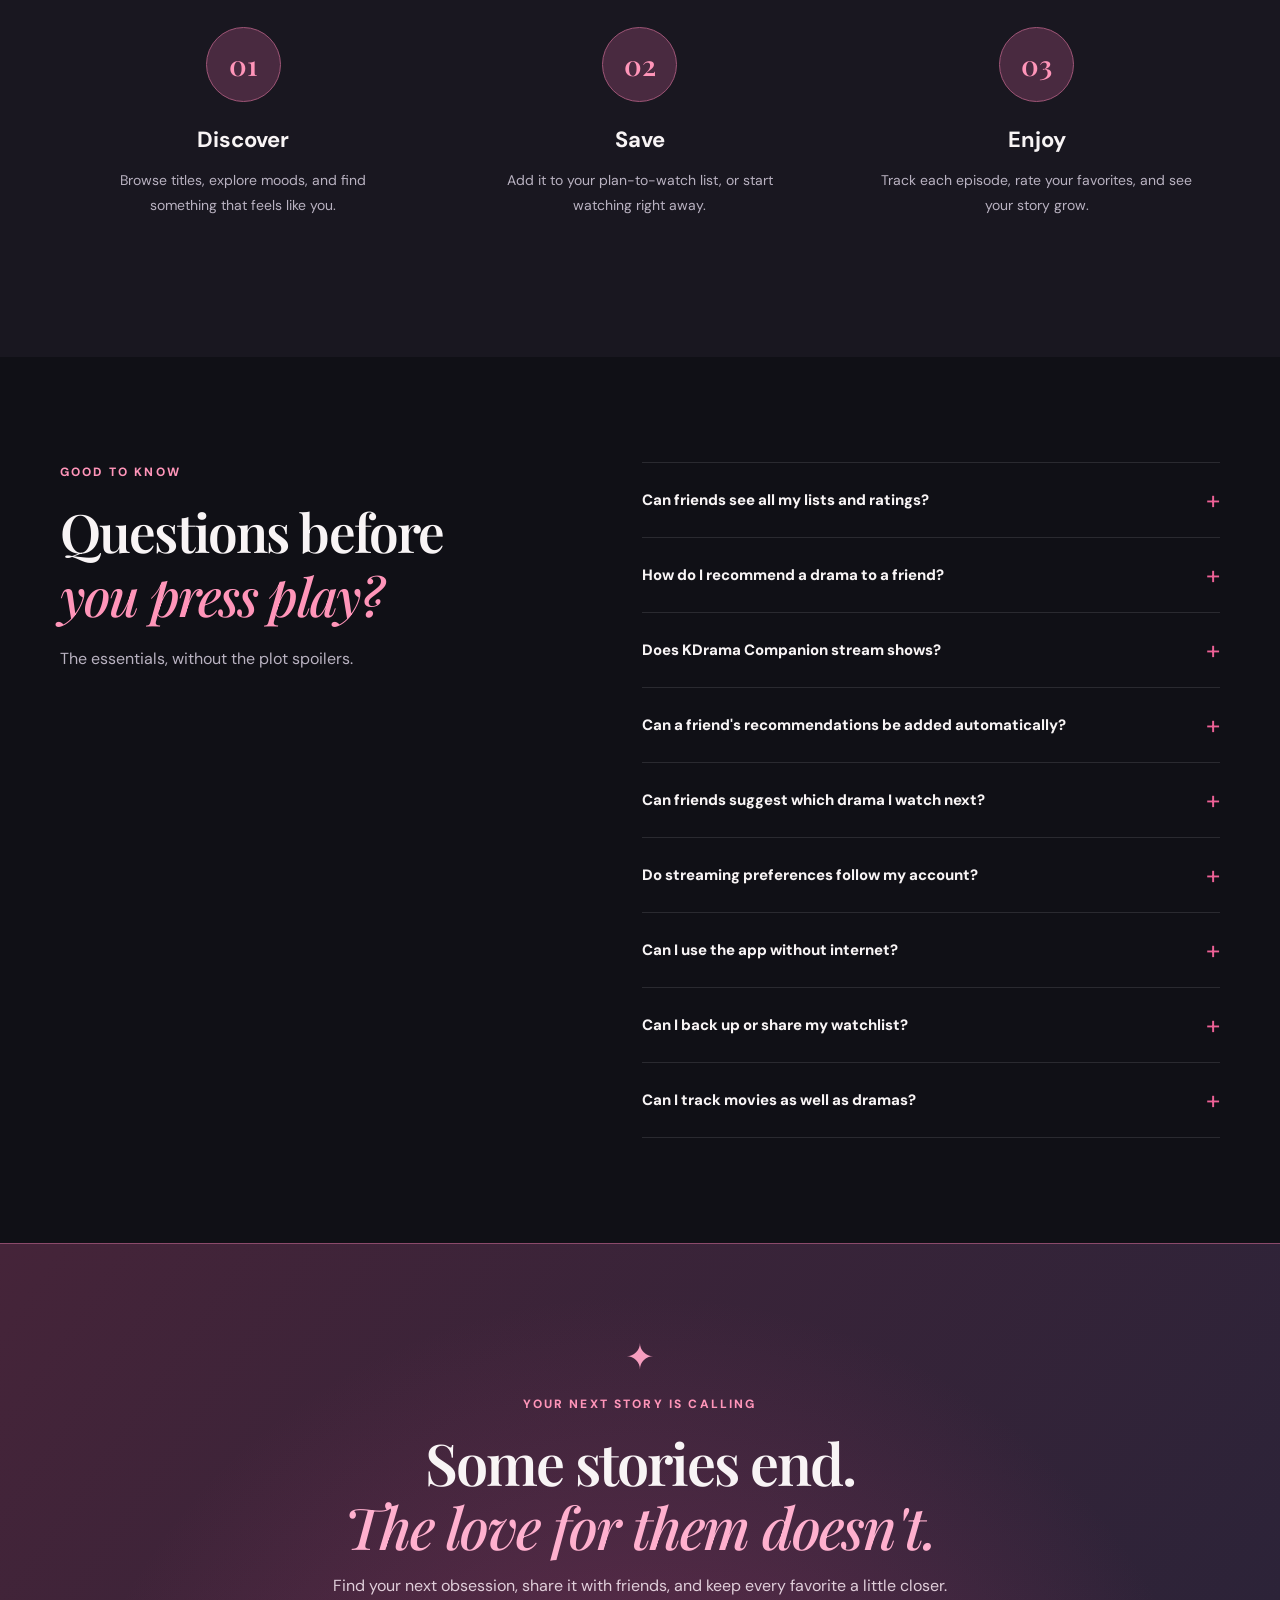
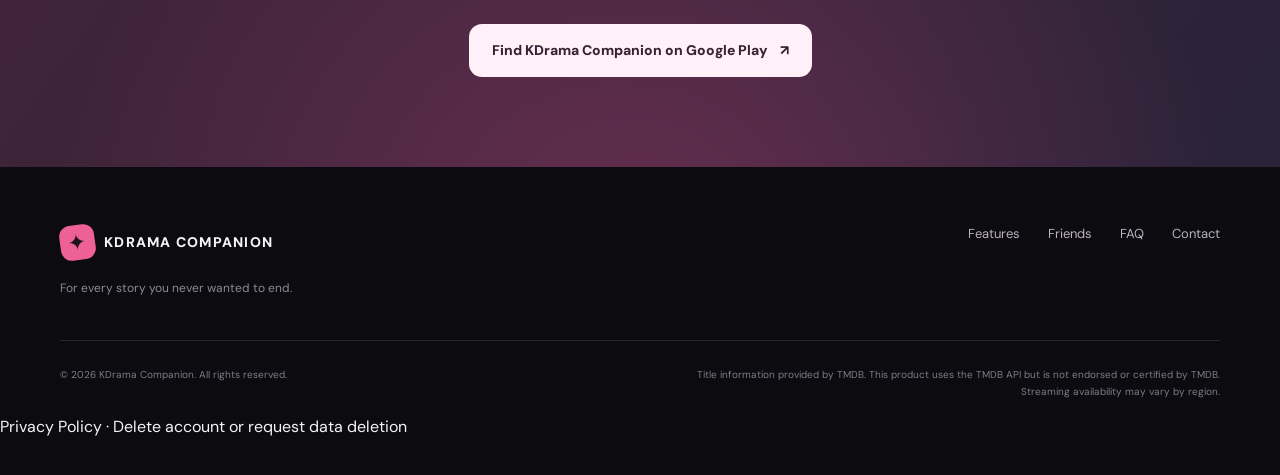
==== commit 96823783: "fix: cache-bust new screenshot URLs on custom domain" ====
--- a/index.html
+++ b/index.html
@@ -61,12 +61,12 @@
     </div></section>
     <section class="streaming-highlight" id="streaming"><div class="shell streaming-layout">
       <div class="streaming-copy"><div class="eyebrow">WHERE TO WATCH</div><h2>Find the story.<br><em>Find your service.</em></h2><p>Explore Korean dramas and movies available through your favorite streaming providers. Set the services you use, filter discovery to match them, and keep your preferences synced with your Google account.</p><div class="streaming-benefits"><span>✓ Popular services up front</span><span>✓ Expandable provider categories</span><span>✓ Preferences backed up to your account</span></div></div>
-      <div class="showcase-shots streaming-showcase"><a class="showcase-shot" href="assets/streaming-popular.png" target="_blank" rel="noopener noreferrer" aria-label="Open Choose your services screenshot"><img src="assets/streaming-popular.png" alt="Streaming preferences displaying selected popular services" loading="lazy" decoding="async"><span>Choose your services</span></a><a class="showcase-shot" href="assets/streaming-categories.png" target="_blank" rel="noopener noreferrer" aria-label="Open Browse more providers screenshot"><img src="assets/streaming-categories.png" alt="Streaming preferences with collapsible category lists" loading="lazy" decoding="async"><span>Browse more providers</span></a></div>
+      <div class="showcase-shots streaming-showcase"><a class="showcase-shot" href="assets/streaming-popular.png?v=20261115" target="_blank" rel="noopener noreferrer" aria-label="Open Choose your services screenshot"><img src="assets/streaming-popular.png?v=20261115" alt="Streaming preferences displaying selected popular services" loading="lazy" decoding="async"><span>Choose your services</span></a><a class="showcase-shot" href="assets/streaming-categories.png?v=20261115" target="_blank" rel="noopener noreferrer" aria-label="Open Browse more providers screenshot"><img src="assets/streaming-categories.png?v=20261115" alt="Streaming preferences with collapsible category lists" loading="lazy" decoding="async"><span>Browse more providers</span></a></div>
     </div></section>
     <section class="section friends-section" id="friends" aria-labelledby="friends-title"><div class="shell">
       <div class="friends-intro"><div class="eyebrow">INTRODUCING FRIENDS</div><h2>Great stories are<br><em>better shared.</em></h2><p>Find your people, trade K-drama recommendations, and discover how your tastes overlap — without giving up control of your lists and ratings.</p></div>
       <div class="friends-grid">
-        <div class="showcase-shots friends-showcase"><a class="showcase-shot" href="assets/friends-list-anonymized.png" target="_blank" rel="noopener noreferrer" aria-label="Open Manage your friends screenshot"><img src="assets/friends-list-anonymized.png" alt="KDrama Companion Friends list with anonymized names and avatars" loading="lazy" decoding="async"><span>Manage your friends</span></a><a class="showcase-shot" href="assets/friend-shared-watchlist-anonymized.png" target="_blank" rel="noopener noreferrer" aria-label="Open Explore shared lists screenshot"><img src="assets/friend-shared-watchlist-anonymized.png" alt="A friend's anonymized shared Plan to Watch list and auto-add recommendations setting" loading="lazy" decoding="async"><span>Explore shared lists</span></a></div>
+        <div class="showcase-shots friends-showcase"><a class="showcase-shot" href="assets/friends-list-anonymized.png?v=20261115" target="_blank" rel="noopener noreferrer" aria-label="Open Manage your friends screenshot"><img src="assets/friends-list-anonymized.png?v=20261115" alt="KDrama Companion Friends list with anonymized names and avatars" loading="lazy" decoding="async"><span>Manage your friends</span></a><a class="showcase-shot" href="assets/friend-shared-watchlist-anonymized.png?v=20261115" target="_blank" rel="noopener noreferrer" aria-label="Open Explore shared lists screenshot"><img src="assets/friend-shared-watchlist-anonymized.png?v=20261115" alt="A friend's anonymized shared Plan to Watch list and auto-add recommendations setting" loading="lazy" decoding="async"><span>Explore shared lists</span></a></div>
         <div class="friends-benefits">
           <article class="friend-benefit"><span class="friend-icon" aria-hidden="true">↗</span><div><h3>Invite your drama friends</h3><p>Connect using an invitation link or friend code. Keep your circle as close as you like.</p></div></article>
           <article class="friend-benefit"><span class="friend-icon" aria-hidden="true">♡</span><div><h3>Discover common favorites</h3><p>Compare shared watchlists and ratings, explore taste compatibility, and find Korean titles to try together.</p></div></article>
@@ -87,10 +87,10 @@
     </div></section>
     <section class="section stats"><div class="shell stats-grid"><div><div class="eyebrow">MORE THAN A WATCHLIST</div><h2>Your drama journey,<br><em>in perspective.</em></h2><p>Celebrate the plots you survived, the characters you adored, and the genres you can't resist.</p></div><div class="insight-panel"><div class="insight-head"><span>YOUR VIEWING INSIGHTS</span><span>✧</span></div><div class="insight-numbers"><div><strong>88%</strong><span>Completion rate</span></div><div><strong>8.4<small>/10</small></strong><span>Average rating</span></div></div><div class="insight-bars"><div><span>Mystery</span><span>22</span><i style="--fill:100%"></i></div><div><span>Sci-fi & fantasy</span><span>17</span><i style="--fill:77%"></i></div><div><span>Comedy</span><span>15</span><i style="--fill:68%"></i></div></div><small class="sample-disclaimer">Illustrative example based on a sample watchlist.</small></div></div></section>
     <section class="section screenshot-section" id="screenshots"><div class="shell"><div class="section-header"><div class="eyebrow">THE REAL APP, UP CLOSE</div><h2>A little preview of <em>what's inside.</em></h2><p>Explore KDrama Companion's actual Android screens, including new Friends and streaming features. Scroll across to see more.</p></div><div class="screenshot-gallery" role="region" aria-label="KDrama Companion app screenshots" tabindex="0">
-<figure class="screenshot-card"><a class="gallery-shot-link" href="assets/friends-list-anonymized.png" target="_blank" rel="noopener noreferrer" aria-label="Open Friends screenshot"><div class="shot-image"><img src="assets/friends-list-anonymized.png" alt="KDrama Companion Friends screenshot" loading="lazy" decoding="async"></div></a><figcaption><strong>Friends</strong><span>Invite and manage friends while keeping your choices private.</span></figcaption></figure>
-<figure class="screenshot-card"><a class="gallery-shot-link" href="assets/friend-shared-watchlist-anonymized.png" target="_blank" rel="noopener noreferrer" aria-label="Open Shared Watchlists screenshot"><div class="shot-image"><img src="assets/friend-shared-watchlist-anonymized.png" alt="KDrama Companion Shared Watchlists screenshot" loading="lazy" decoding="async"></div></a><figcaption><strong>Shared Watchlists</strong><span>Browse lists, compare interests and choose how recommendations arrive.</span></figcaption></figure>
-<figure class="screenshot-card"><a class="gallery-shot-link" href="assets/streaming-popular.png" target="_blank" rel="noopener noreferrer" aria-label="Open Popular Services screenshot"><div class="shot-image"><img src="assets/streaming-popular.png" alt="KDrama Companion Popular Services screenshot" loading="lazy" decoding="async"></div></a><figcaption><strong>Popular Services</strong><span>Choose your favorite streaming providers.</span></figcaption></figure>
-<figure class="screenshot-card"><a class="gallery-shot-link" href="assets/streaming-categories.png" target="_blank" rel="noopener noreferrer" aria-label="Open More Streaming screenshot"><div class="shot-image"><img src="assets/streaming-categories.png" alt="KDrama Companion More Streaming screenshot" loading="lazy" decoding="async"></div></a><figcaption><strong>More Streaming</strong><span>Explore Korean, Asian, free and other streaming providers.</span></figcaption></figure>
+<figure class="screenshot-card"><a class="gallery-shot-link" href="assets/friends-list-anonymized.png?v=20261115" target="_blank" rel="noopener noreferrer" aria-label="Open Friends screenshot"><div class="shot-image"><img src="assets/friends-list-anonymized.png?v=20261115" alt="KDrama Companion Friends screenshot" loading="lazy" decoding="async"></div></a><figcaption><strong>Friends</strong><span>Invite and manage friends while keeping your choices private.</span></figcaption></figure>
+<figure class="screenshot-card"><a class="gallery-shot-link" href="assets/friend-shared-watchlist-anonymized.png?v=20261115" target="_blank" rel="noopener noreferrer" aria-label="Open Shared Watchlists screenshot"><div class="shot-image"><img src="assets/friend-shared-watchlist-anonymized.png?v=20261115" alt="KDrama Companion Shared Watchlists screenshot" loading="lazy" decoding="async"></div></a><figcaption><strong>Shared Watchlists</strong><span>Browse lists, compare interests and choose how recommendations arrive.</span></figcaption></figure>
+<figure class="screenshot-card"><a class="gallery-shot-link" href="assets/streaming-popular.png?v=20261115" target="_blank" rel="noopener noreferrer" aria-label="Open Popular Services screenshot"><div class="shot-image"><img src="assets/streaming-popular.png?v=20261115" alt="KDrama Companion Popular Services screenshot" loading="lazy" decoding="async"></div></a><figcaption><strong>Popular Services</strong><span>Choose your favorite streaming providers.</span></figcaption></figure>
+<figure class="screenshot-card"><a class="gallery-shot-link" href="assets/streaming-categories.png?v=20261115" target="_blank" rel="noopener noreferrer" aria-label="Open More Streaming screenshot"><div class="shot-image"><img src="assets/streaming-categories.png?v=20261115" alt="KDrama Companion More Streaming screenshot" loading="lazy" decoding="async"></div></a><figcaption><strong>More Streaming</strong><span>Explore Korean, Asian, free and other streaming providers.</span></figcaption></figure>
 <figure class="screenshot-card"><div class="shot-image"><img src="assets/Screenshot_20261113-125745.png" alt="KDrama Companion Home screen" loading="lazy" decoding="async" width="690" height="1536"></div><figcaption><strong>Home</strong><span>Discover recommendations and pick up where you left off.</span></figcaption></figure>
 <figure class="screenshot-card"><div class="shot-image"><img src="assets/Screenshot_20261113-125748.png" alt="KDrama Companion Spotlight screen" loading="lazy" decoding="async" width="690" height="1536"></div><figcaption><strong>Spotlight</strong><span>Stay close to upcoming releases and Korean entertainment news.</span></figcaption></figure>
 <figure class="screenshot-card"><div class="shot-image"><img src="assets/Screenshot_20261113-125753.png" alt="KDrama Companion Search screen" loading="lazy" decoding="async" width="690" height="1536"></div><figcaption><strong>Search</strong><span>Find your next favorite drama or film.</span></figcaption></figure>
--- a/styles.css
+++ b/styles.css
@@ -98,3 +98,13 @@
 .streaming-visual-note{font-size:10px;line-height:1.6;color:#a99cab;margin:14px 2px 0}
 @media(max-width:800px){.streaming-layout{grid-template-columns:1fr;gap:35px}.streaming-visual{max-width:580px;margin:0 auto}.streaming-highlight{padding:72px 0}}
 @media(max-width:540px){.streaming-visual{padding:19px}.streaming-copy h2{font-size:39px}.streaming-benefits span{font-size:11px}}
+
+/* Real screenshots of Friends and streaming preferences */
+.showcase-shots{display:grid;grid-template-columns:repeat(2,minmax(0,1fr));gap:15px;align-items:start;width:100%;max-width:570px;margin:0 auto}
+.showcase-shot{display:block;min-width:0;color:#f3e6ee;text-decoration:none;transition:transform .2s}
+.showcase-shot:hover{transform:translateY(-4px)}
+.showcase-shot:focus-visible{outline:2px solid var(--pink-light);outline-offset:5px}
+.showcase-shot img{width:100%;height:auto;display:block;border:4px solid #463d4e;border-radius:19px;background:#131219;box-shadow:0 18px 38px #0006}
+.showcase-shot span{display:block;text-align:center;margin-top:12px;font-size:12px;font-weight:700;color:#e5d5df;line-height:1.5}
+.gallery-shot-link{display:block;border-radius:25px}
+@media(max-width:540px){.showcase-shots{gap:10px}.showcase-shot img{border-width:3px;border-radius:15px}.showcase-shot span{font-size:11px}}
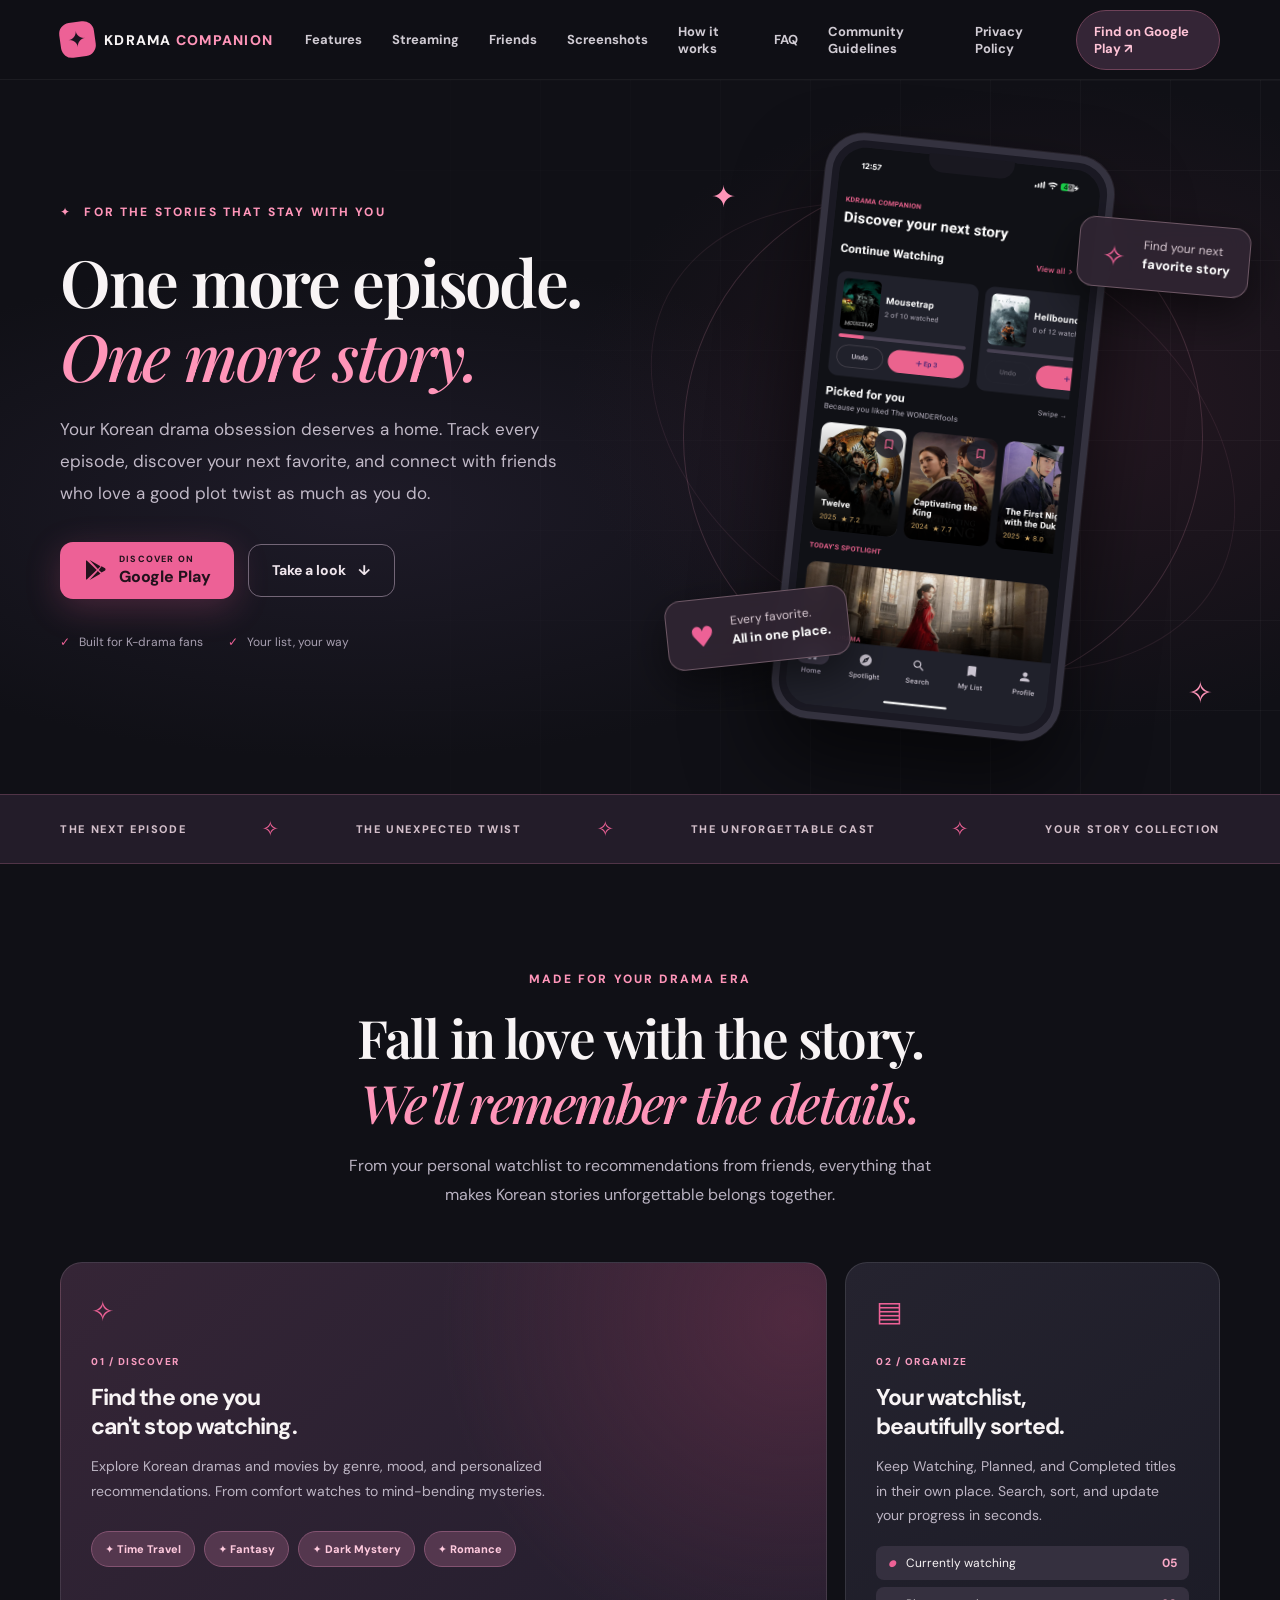
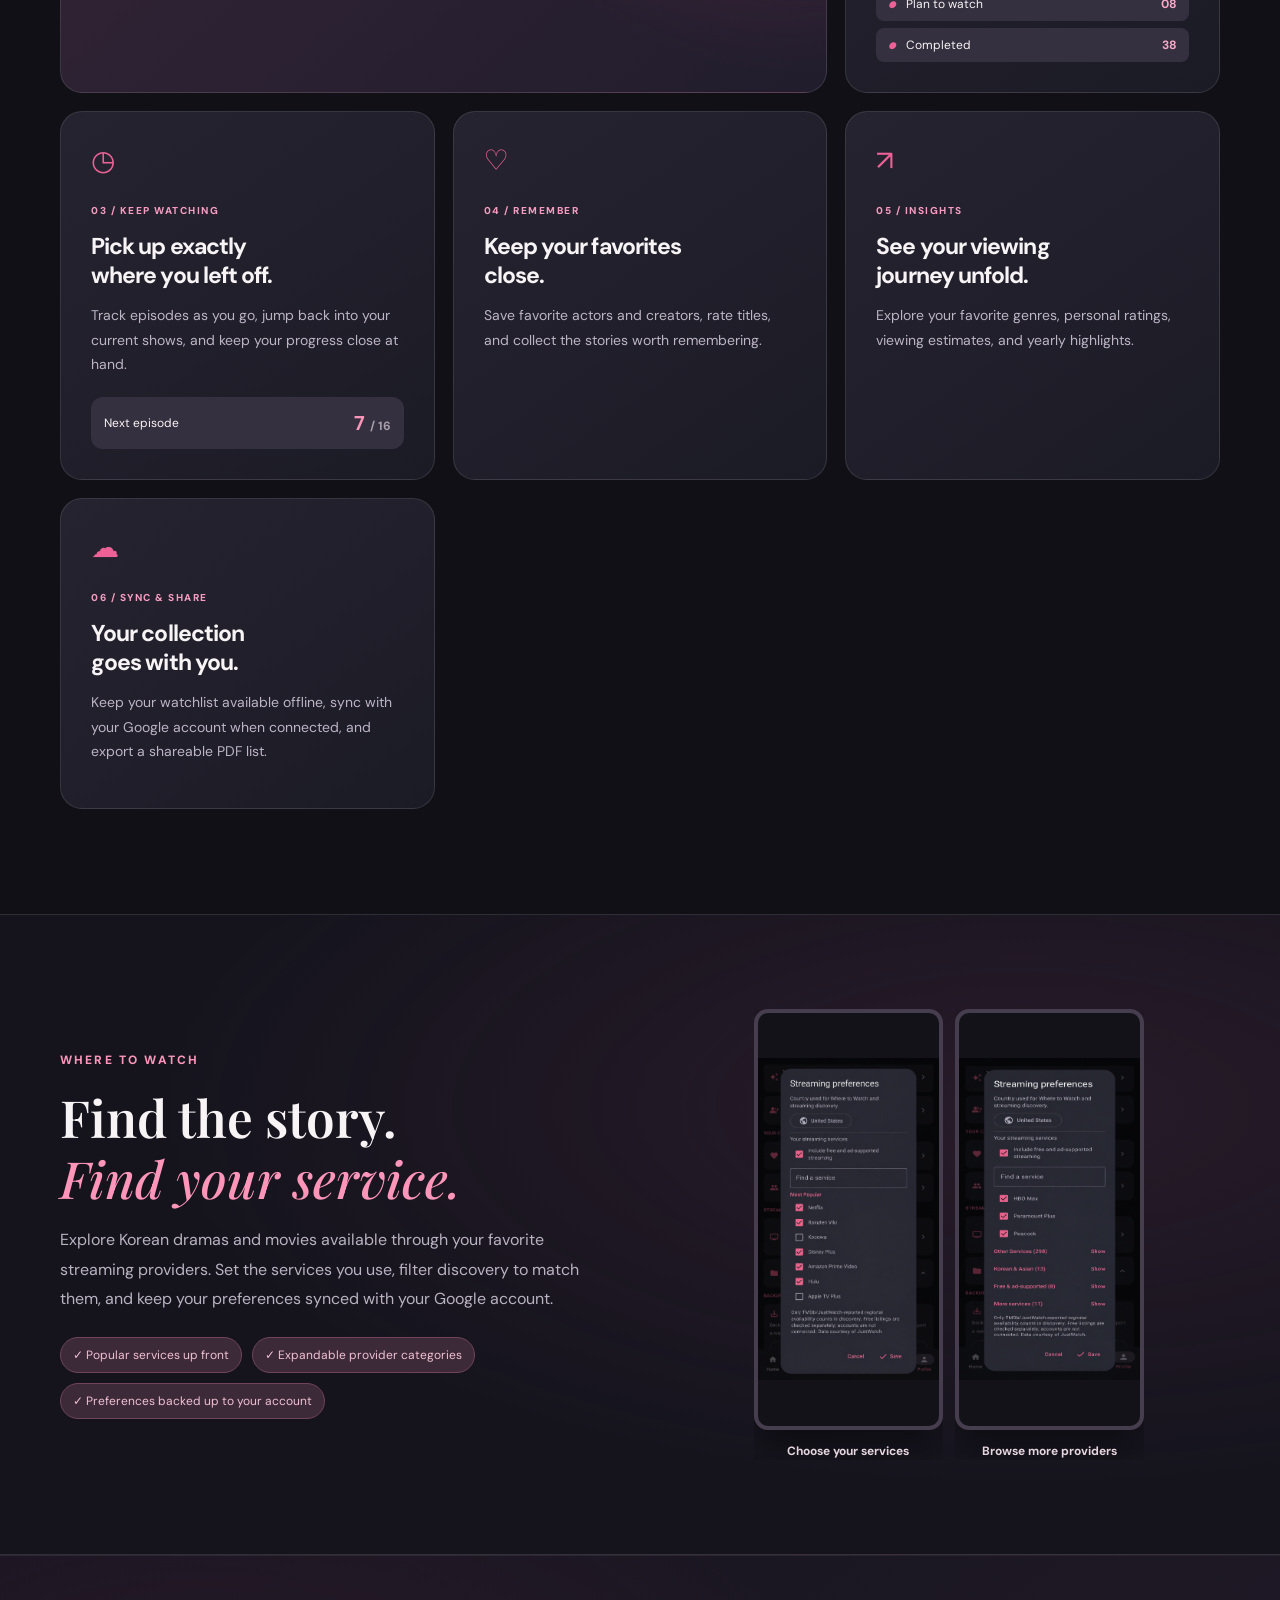
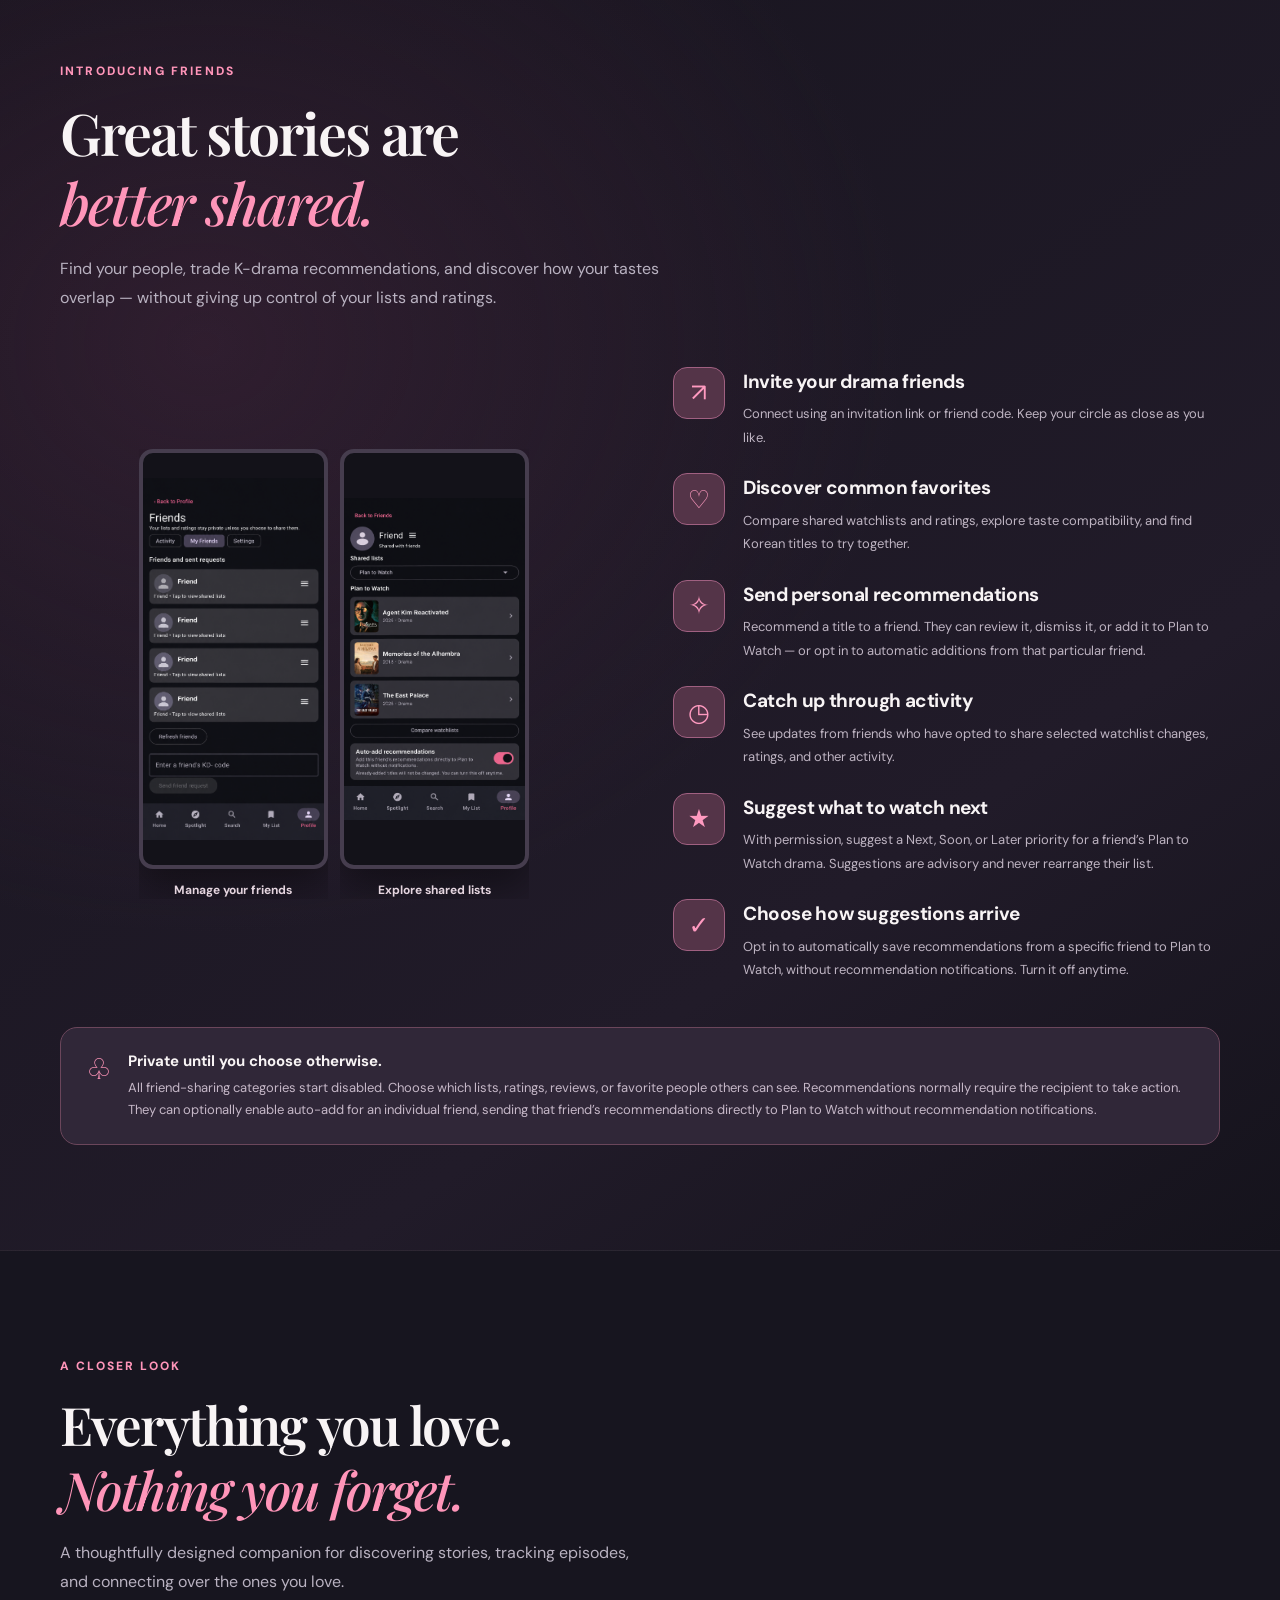
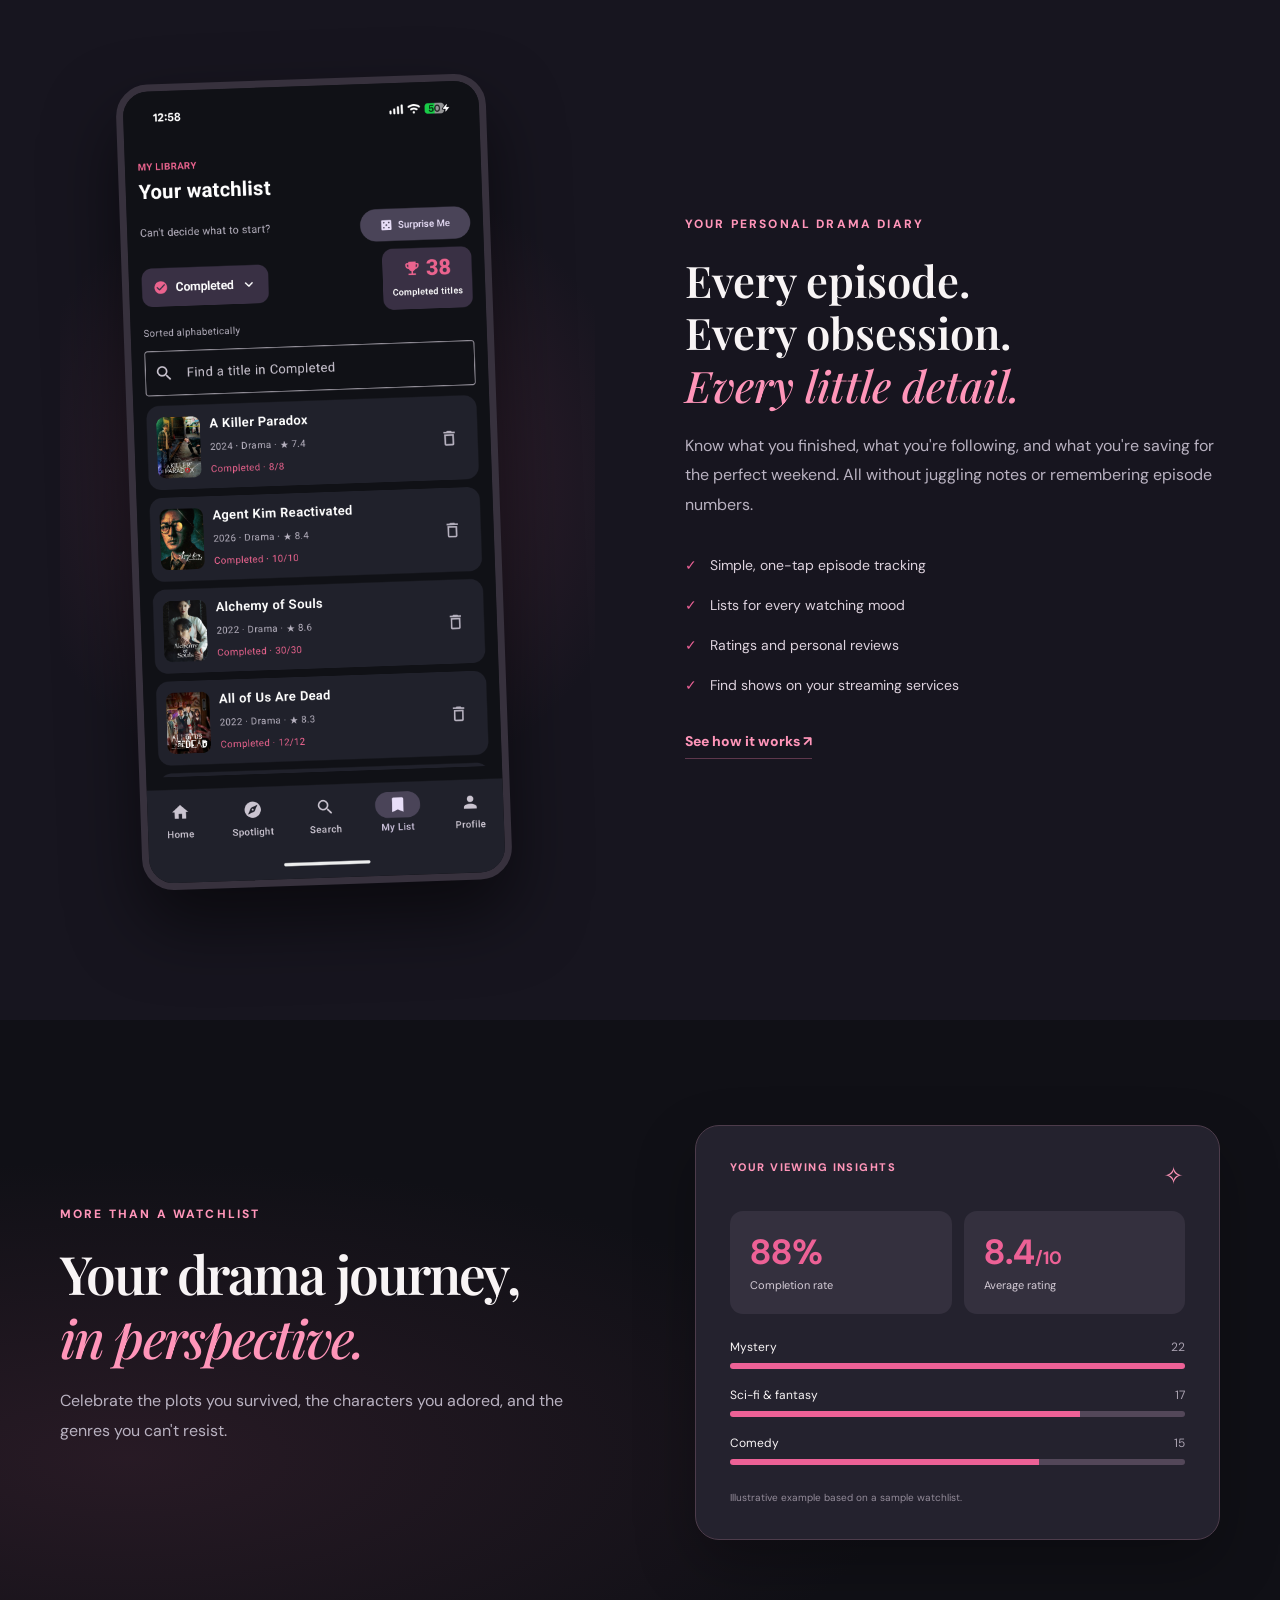
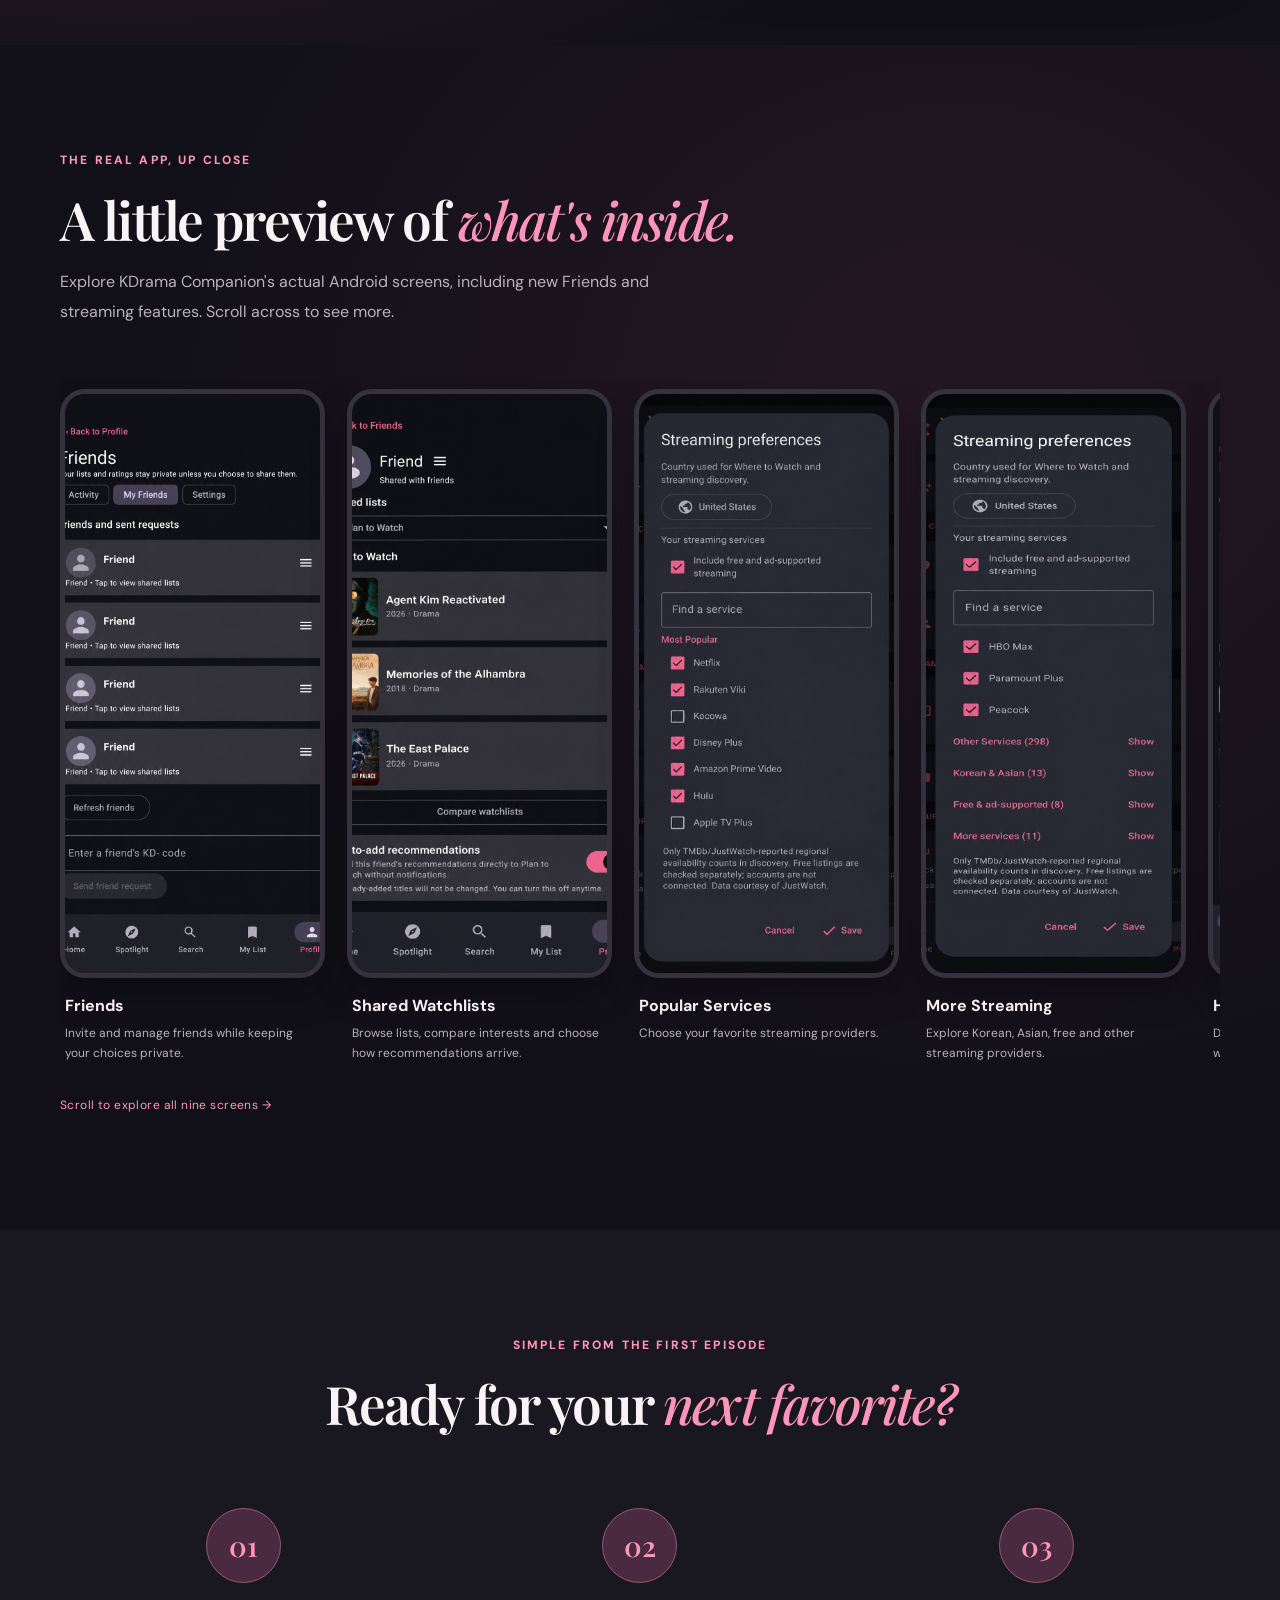
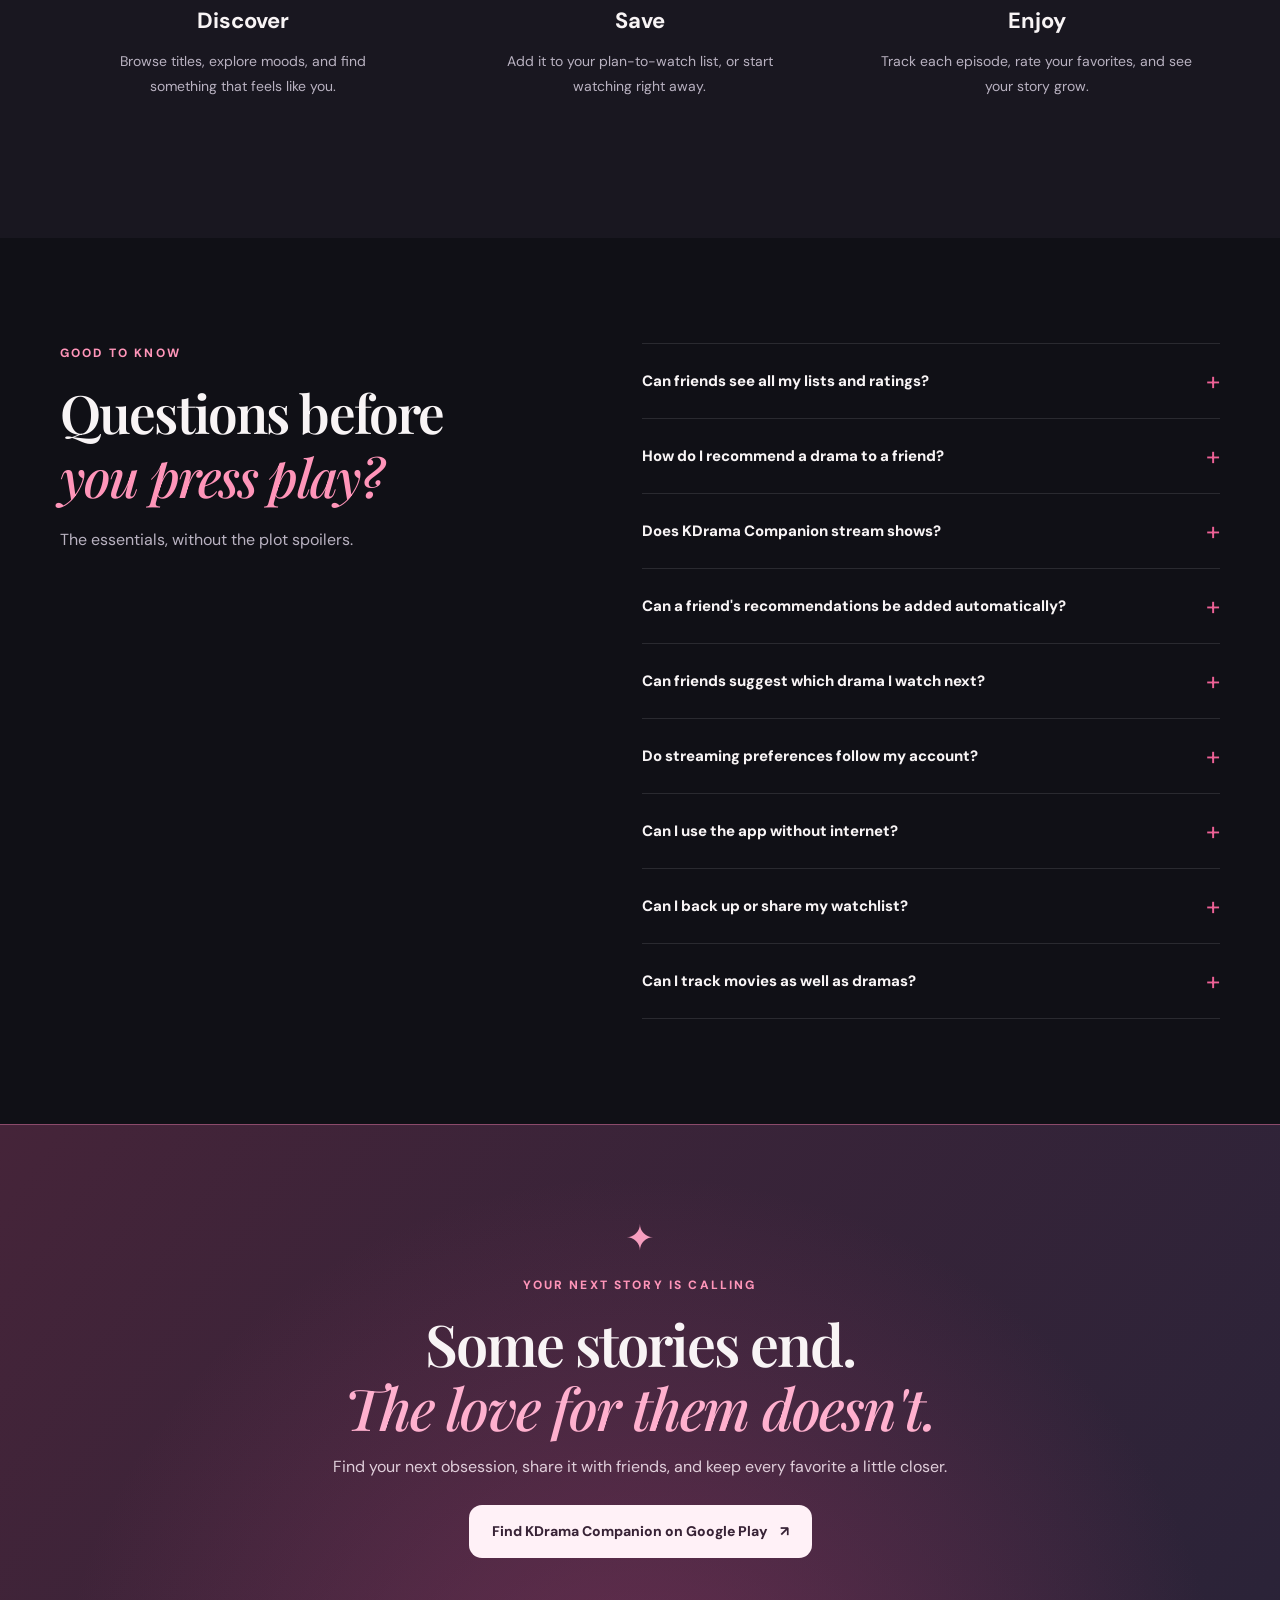
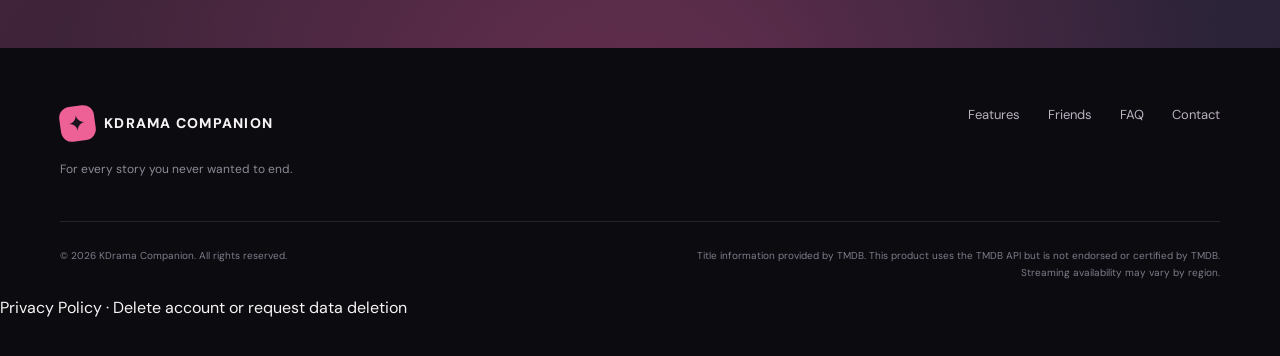
==== commit 057231b4: "fix: replace screenshot previews with newly uploaded anonymized assets" ====
--- a/index.html
+++ b/index.html
@@ -61,12 +61,12 @@
     </div></section>
     <section class="streaming-highlight" id="streaming"><div class="shell streaming-layout">
       <div class="streaming-copy"><div class="eyebrow">WHERE TO WATCH</div><h2>Find the story.<br><em>Find your service.</em></h2><p>Explore Korean dramas and movies available through your favorite streaming providers. Set the services you use, filter discovery to match them, and keep your preferences synced with your Google account.</p><div class="streaming-benefits"><span>✓ Popular services up front</span><span>✓ Expandable provider categories</span><span>✓ Preferences backed up to your account</span></div></div>
-      <div class="showcase-shots streaming-showcase"><a class="showcase-shot" href="assets/streaming-popular.png?v=20261115" target="_blank" rel="noopener noreferrer" aria-label="Open Choose your services screenshot"><img src="assets/streaming-popular.png?v=20261115" alt="Streaming preferences displaying selected popular services" loading="lazy" decoding="async"><span>Choose your services</span></a><a class="showcase-shot" href="assets/streaming-categories.png?v=20261115" target="_blank" rel="noopener noreferrer" aria-label="Open Browse more providers screenshot"><img src="assets/streaming-categories.png?v=20261115" alt="Streaming preferences with collapsible category lists" loading="lazy" decoding="async"><span>Browse more providers</span></a></div>
+      <div class="showcase-shots streaming-showcase"><a class="showcase-shot" href="assets/file_00000000b14481f58c2bd8d728a20a75.png?v=fff9451" target="_blank" rel="noopener noreferrer" aria-label="Open Choose your services screenshot"><img src="assets/file_00000000b14481f58c2bd8d728a20a75.png?v=fff9451" alt="Streaming preferences displaying selected popular services" loading="lazy" decoding="async"><span>Choose your services</span></a><a class="showcase-shot" href="assets/file_00000000987081f587b60aa283aceb39.png?v=fff9451" target="_blank" rel="noopener noreferrer" aria-label="Open Browse more providers screenshot"><img src="assets/file_00000000987081f587b60aa283aceb39.png?v=fff9451" alt="Streaming preferences with collapsible category lists" loading="lazy" decoding="async"><span>Browse more providers</span></a></div>
     </div></section>
     <section class="section friends-section" id="friends" aria-labelledby="friends-title"><div class="shell">
       <div class="friends-intro"><div class="eyebrow">INTRODUCING FRIENDS</div><h2>Great stories are<br><em>better shared.</em></h2><p>Find your people, trade K-drama recommendations, and discover how your tastes overlap — without giving up control of your lists and ratings.</p></div>
       <div class="friends-grid">
-        <div class="showcase-shots friends-showcase"><a class="showcase-shot" href="assets/friends-list-anonymized.png?v=20261115" target="_blank" rel="noopener noreferrer" aria-label="Open Manage your friends screenshot"><img src="assets/friends-list-anonymized.png?v=20261115" alt="KDrama Companion Friends list with anonymized names and avatars" loading="lazy" decoding="async"><span>Manage your friends</span></a><a class="showcase-shot" href="assets/friend-shared-watchlist-anonymized.png?v=20261115" target="_blank" rel="noopener noreferrer" aria-label="Open Explore shared lists screenshot"><img src="assets/friend-shared-watchlist-anonymized.png?v=20261115" alt="A friend's anonymized shared Plan to Watch list and auto-add recommendations setting" loading="lazy" decoding="async"><span>Explore shared lists</span></a></div>
+        <div class="showcase-shots friends-showcase"><a class="showcase-shot" href="assets/file_000000007ddc81f582816e90ae8f9598.png?v=fff9451" target="_blank" rel="noopener noreferrer" aria-label="Open Manage your friends screenshot"><img src="assets/file_000000007ddc81f582816e90ae8f9598.png?v=fff9451" alt="KDrama Companion Friends list with anonymized names and avatars" loading="lazy" decoding="async"><span>Manage your friends</span></a><a class="showcase-shot" href="assets/file_000000009d6c81f59b5a3cab1868e01d.png?v=fff9451" target="_blank" rel="noopener noreferrer" aria-label="Open Explore shared lists screenshot"><img src="assets/file_000000009d6c81f59b5a3cab1868e01d.png?v=fff9451" alt="A friend's anonymized shared Plan to Watch list and auto-add recommendations setting" loading="lazy" decoding="async"><span>Explore shared lists</span></a></div>
         <div class="friends-benefits">
           <article class="friend-benefit"><span class="friend-icon" aria-hidden="true">↗</span><div><h3>Invite your drama friends</h3><p>Connect using an invitation link or friend code. Keep your circle as close as you like.</p></div></article>
           <article class="friend-benefit"><span class="friend-icon" aria-hidden="true">♡</span><div><h3>Discover common favorites</h3><p>Compare shared watchlists and ratings, explore taste compatibility, and find Korean titles to try together.</p></div></article>
@@ -87,10 +87,10 @@
     </div></section>
     <section class="section stats"><div class="shell stats-grid"><div><div class="eyebrow">MORE THAN A WATCHLIST</div><h2>Your drama journey,<br><em>in perspective.</em></h2><p>Celebrate the plots you survived, the characters you adored, and the genres you can't resist.</p></div><div class="insight-panel"><div class="insight-head"><span>YOUR VIEWING INSIGHTS</span><span>✧</span></div><div class="insight-numbers"><div><strong>88%</strong><span>Completion rate</span></div><div><strong>8.4<small>/10</small></strong><span>Average rating</span></div></div><div class="insight-bars"><div><span>Mystery</span><span>22</span><i style="--fill:100%"></i></div><div><span>Sci-fi & fantasy</span><span>17</span><i style="--fill:77%"></i></div><div><span>Comedy</span><span>15</span><i style="--fill:68%"></i></div></div><small class="sample-disclaimer">Illustrative example based on a sample watchlist.</small></div></div></section>
     <section class="section screenshot-section" id="screenshots"><div class="shell"><div class="section-header"><div class="eyebrow">THE REAL APP, UP CLOSE</div><h2>A little preview of <em>what's inside.</em></h2><p>Explore KDrama Companion's actual Android screens, including new Friends and streaming features. Scroll across to see more.</p></div><div class="screenshot-gallery" role="region" aria-label="KDrama Companion app screenshots" tabindex="0">
-<figure class="screenshot-card"><a class="gallery-shot-link" href="assets/friends-list-anonymized.png?v=20261115" target="_blank" rel="noopener noreferrer" aria-label="Open Friends screenshot"><div class="shot-image"><img src="assets/friends-list-anonymized.png?v=20261115" alt="KDrama Companion Friends screenshot" loading="lazy" decoding="async"></div></a><figcaption><strong>Friends</strong><span>Invite and manage friends while keeping your choices private.</span></figcaption></figure>
-<figure class="screenshot-card"><a class="gallery-shot-link" href="assets/friend-shared-watchlist-anonymized.png?v=20261115" target="_blank" rel="noopener noreferrer" aria-label="Open Shared Watchlists screenshot"><div class="shot-image"><img src="assets/friend-shared-watchlist-anonymized.png?v=20261115" alt="KDrama Companion Shared Watchlists screenshot" loading="lazy" decoding="async"></div></a><figcaption><strong>Shared Watchlists</strong><span>Browse lists, compare interests and choose how recommendations arrive.</span></figcaption></figure>
-<figure class="screenshot-card"><a class="gallery-shot-link" href="assets/streaming-popular.png?v=20261115" target="_blank" rel="noopener noreferrer" aria-label="Open Popular Services screenshot"><div class="shot-image"><img src="assets/streaming-popular.png?v=20261115" alt="KDrama Companion Popular Services screenshot" loading="lazy" decoding="async"></div></a><figcaption><strong>Popular Services</strong><span>Choose your favorite streaming providers.</span></figcaption></figure>
-<figure class="screenshot-card"><a class="gallery-shot-link" href="assets/streaming-categories.png?v=20261115" target="_blank" rel="noopener noreferrer" aria-label="Open More Streaming screenshot"><div class="shot-image"><img src="assets/streaming-categories.png?v=20261115" alt="KDrama Companion More Streaming screenshot" loading="lazy" decoding="async"></div></a><figcaption><strong>More Streaming</strong><span>Explore Korean, Asian, free and other streaming providers.</span></figcaption></figure>
+<figure class="screenshot-card"><a class="gallery-shot-link" href="assets/file_000000007ddc81f582816e90ae8f9598.png?v=fff9451" target="_blank" rel="noopener noreferrer" aria-label="Open Friends screenshot"><div class="shot-image"><img src="assets/file_000000007ddc81f582816e90ae8f9598.png?v=fff9451" alt="KDrama Companion Friends screenshot" loading="lazy" decoding="async"></div></a><figcaption><strong>Friends</strong><span>Invite and manage friends while keeping your choices private.</span></figcaption></figure>
+<figure class="screenshot-card"><a class="gallery-shot-link" href="assets/file_000000009d6c81f59b5a3cab1868e01d.png?v=fff9451" target="_blank" rel="noopener noreferrer" aria-label="Open Shared Watchlists screenshot"><div class="shot-image"><img src="assets/file_000000009d6c81f59b5a3cab1868e01d.png?v=fff9451" alt="KDrama Companion Shared Watchlists screenshot" loading="lazy" decoding="async"></div></a><figcaption><strong>Shared Watchlists</strong><span>Browse lists, compare interests and choose how recommendations arrive.</span></figcaption></figure>
+<figure class="screenshot-card"><a class="gallery-shot-link" href="assets/file_00000000b14481f58c2bd8d728a20a75.png?v=fff9451" target="_blank" rel="noopener noreferrer" aria-label="Open Popular Services screenshot"><div class="shot-image"><img src="assets/file_00000000b14481f58c2bd8d728a20a75.png?v=fff9451" alt="KDrama Companion Popular Services screenshot" loading="lazy" decoding="async"></div></a><figcaption><strong>Popular Services</strong><span>Choose your favorite streaming providers.</span></figcaption></figure>
+<figure class="screenshot-card"><a class="gallery-shot-link" href="assets/file_00000000987081f587b60aa283aceb39.png?v=fff9451" target="_blank" rel="noopener noreferrer" aria-label="Open More Streaming screenshot"><div class="shot-image"><img src="assets/file_00000000987081f587b60aa283aceb39.png?v=fff9451" alt="KDrama Companion More Streaming screenshot" loading="lazy" decoding="async"></div></a><figcaption><strong>More Streaming</strong><span>Explore Korean, Asian, free and other streaming providers.</span></figcaption></figure>
 <figure class="screenshot-card"><div class="shot-image"><img src="assets/Screenshot_20261113-125745.png" alt="KDrama Companion Home screen" loading="lazy" decoding="async" width="690" height="1536"></div><figcaption><strong>Home</strong><span>Discover recommendations and pick up where you left off.</span></figcaption></figure>
 <figure class="screenshot-card"><div class="shot-image"><img src="assets/Screenshot_20261113-125748.png" alt="KDrama Companion Spotlight screen" loading="lazy" decoding="async" width="690" height="1536"></div><figcaption><strong>Spotlight</strong><span>Stay close to upcoming releases and Korean entertainment news.</span></figcaption></figure>
 <figure class="screenshot-card"><div class="shot-image"><img src="assets/Screenshot_20261113-125753.png" alt="KDrama Companion Search screen" loading="lazy" decoding="async" width="690" height="1536"></div><figcaption><strong>Search</strong><span>Find your next favorite drama or film.</span></figcaption></figure>
--- a/styles.css
+++ b/styles.css
@@ -108,3 +108,27 @@
 .showcase-shot span{display:block;text-align:center;margin-top:12px;font-size:12px;font-weight:700;color:#e5d5df;line-height:1.5}
 .gallery-shot-link{display:block;border-radius:25px}
 @media(max-width:540px){.showcase-shots{gap:10px}.showcase-shot img{border-width:3px;border-radius:15px}.showcase-shot span{font-size:11px}}
+
+/* Keep new Friends and streaming screenshots at the same visual scale as existing app previews. */
+.showcase-shots{
+  width:100%;
+  max-width:390px;
+  margin-inline:auto;
+  grid-template-columns:repeat(2,minmax(0,1fr));
+  gap:12px;
+}
+.showcase-shot{min-width:0;max-width:100%;overflow:hidden}
+.showcase-shot img{
+  width:100%;
+  max-width:100%;
+  height:auto;
+  aspect-ratio:690 / 1536;
+  object-fit:contain;
+  border-radius:14px;
+}
+.screenshot-card{min-width:0}
+.gallery-shot-link,.gallery-shot-link .shot-image{width:100%;max-width:100%}
+.gallery-shot-link .shot-image img{width:100%;height:100%;object-fit:cover}
+@media(max-width:540px){
+  .showcase-shots{max-width:340px;gap:10px}
+}
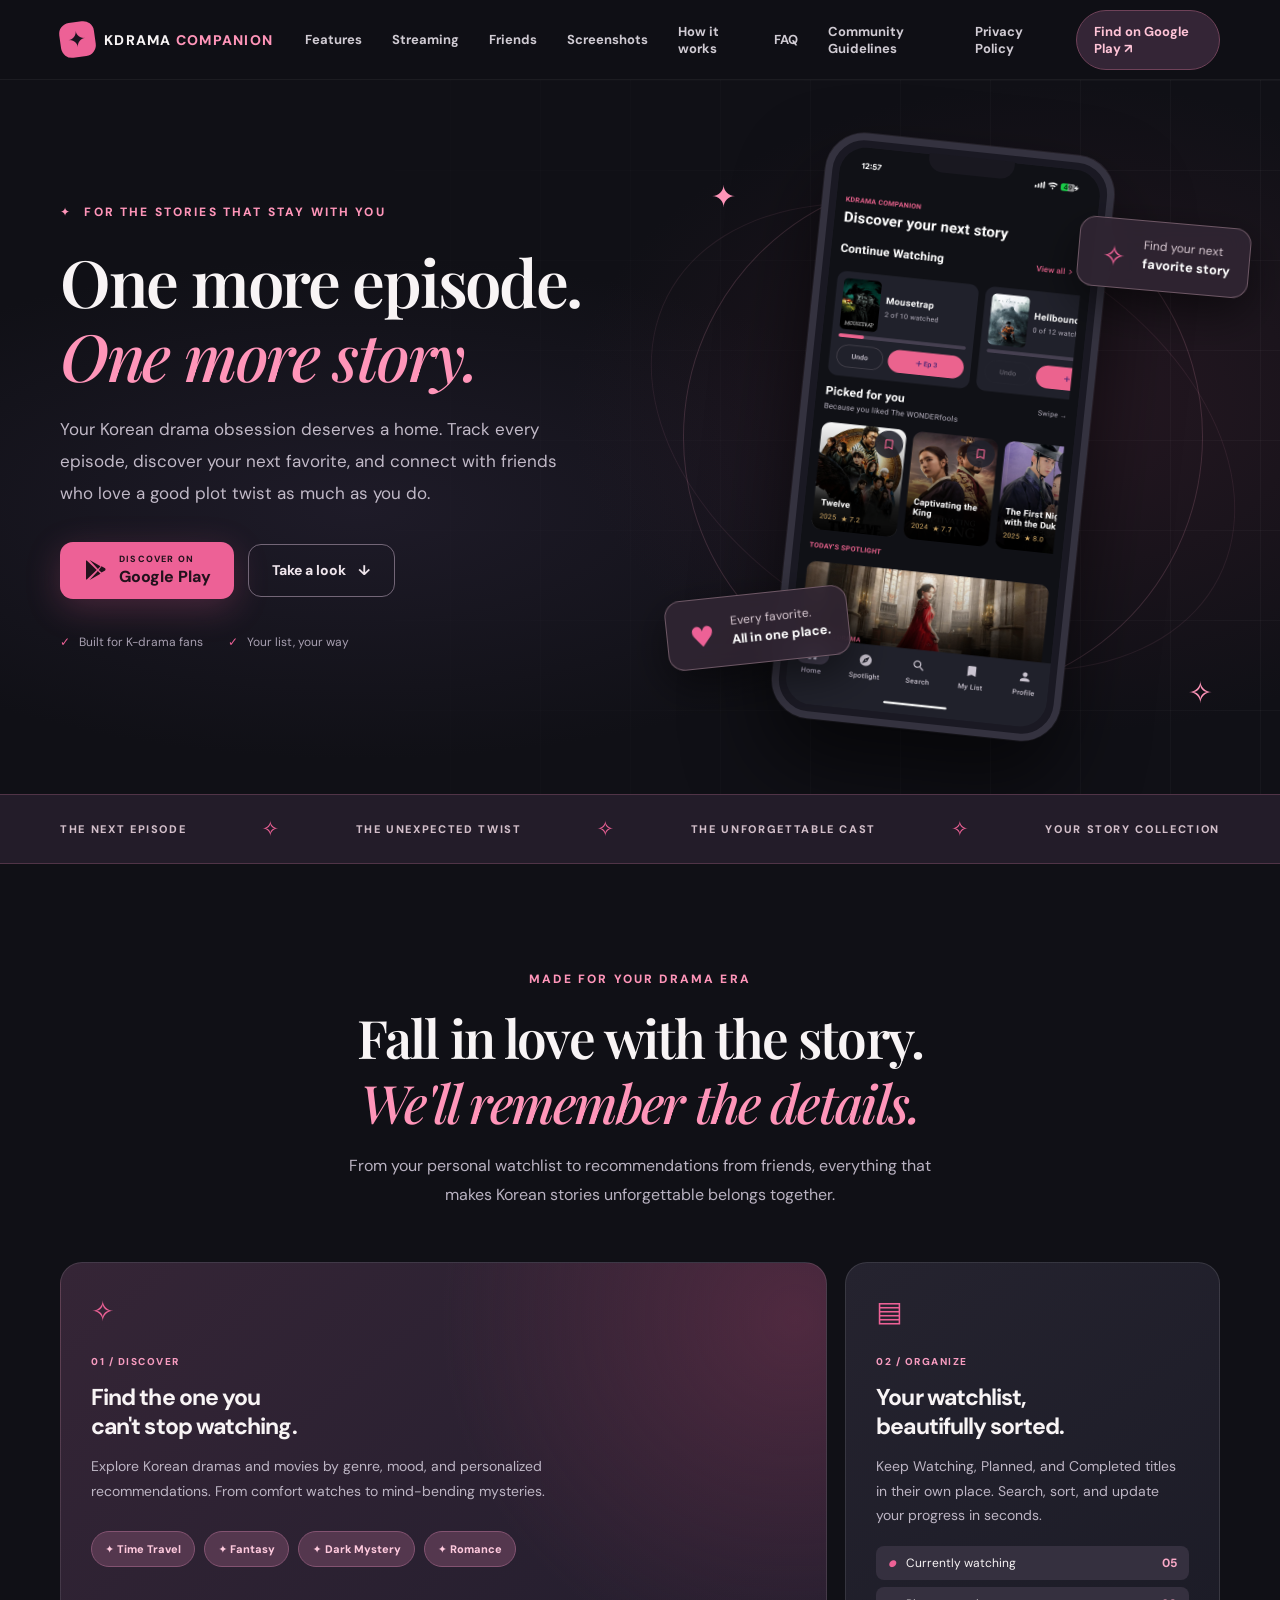
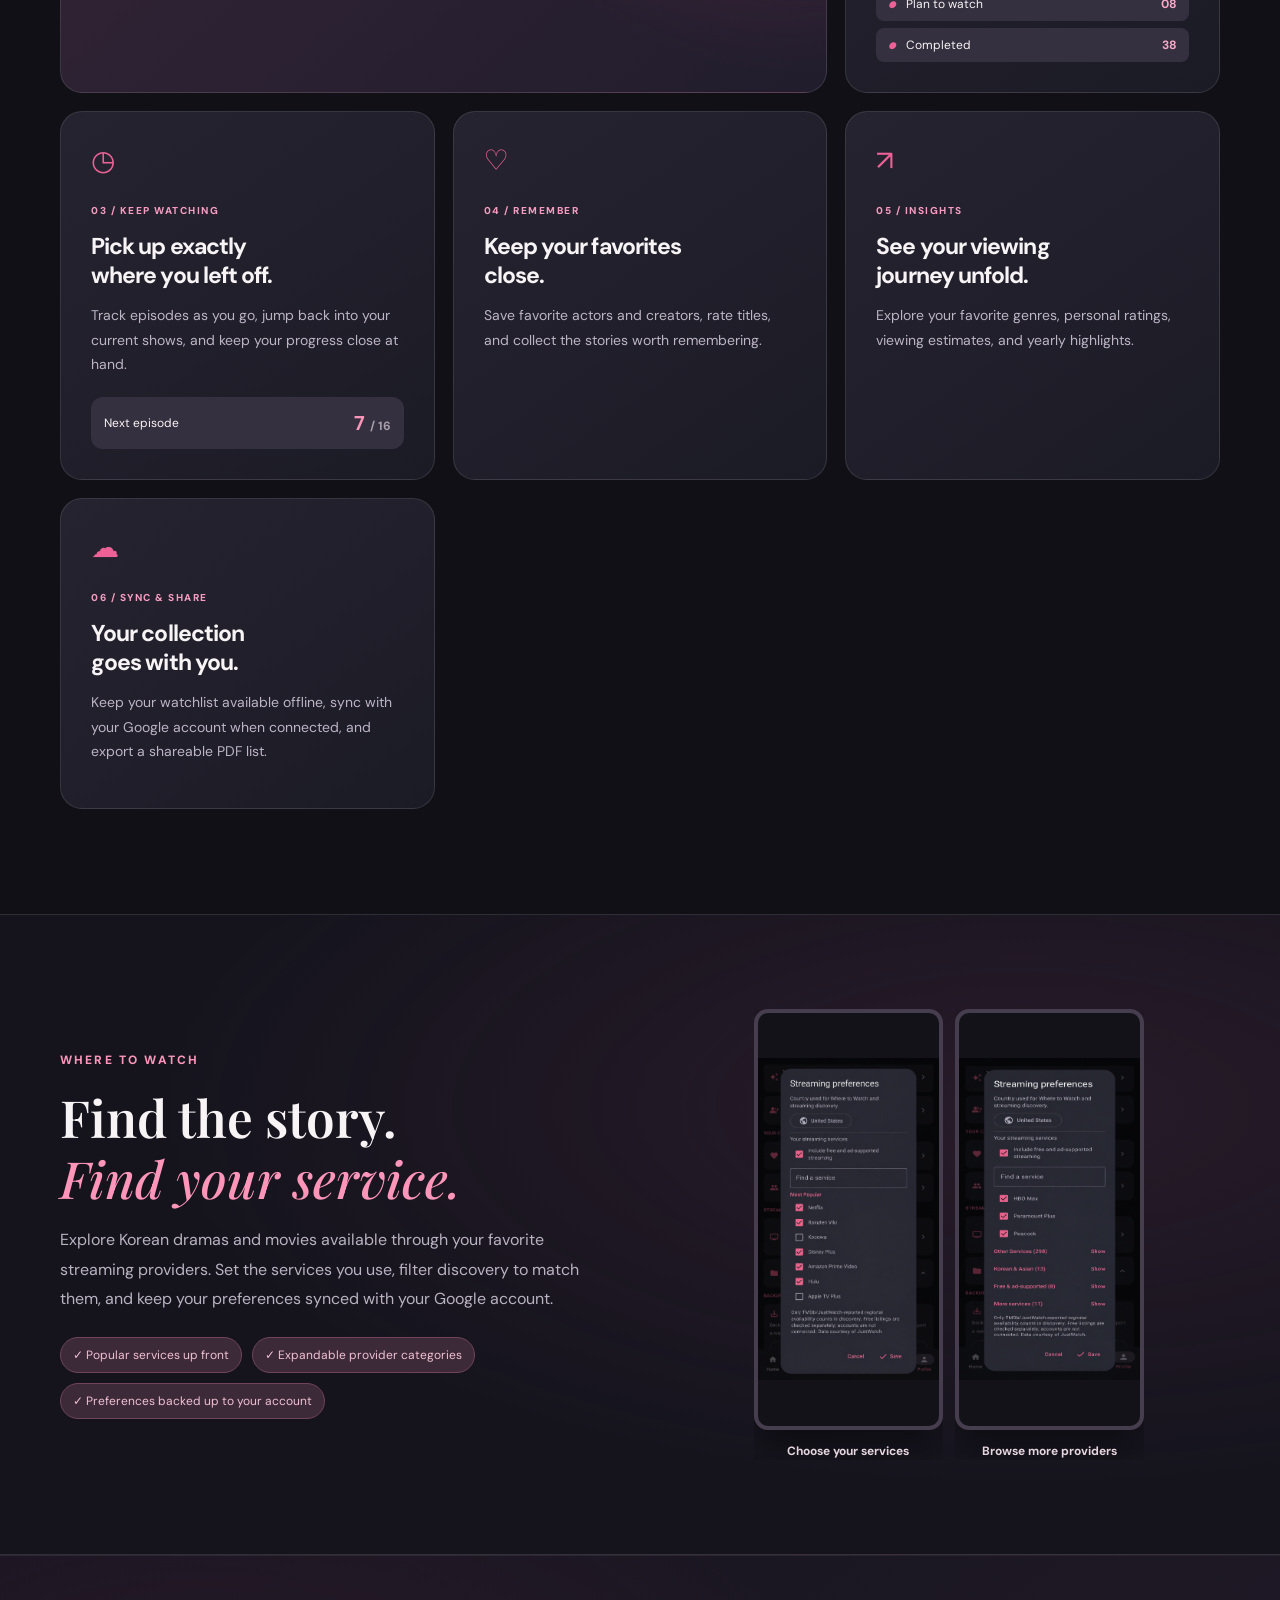
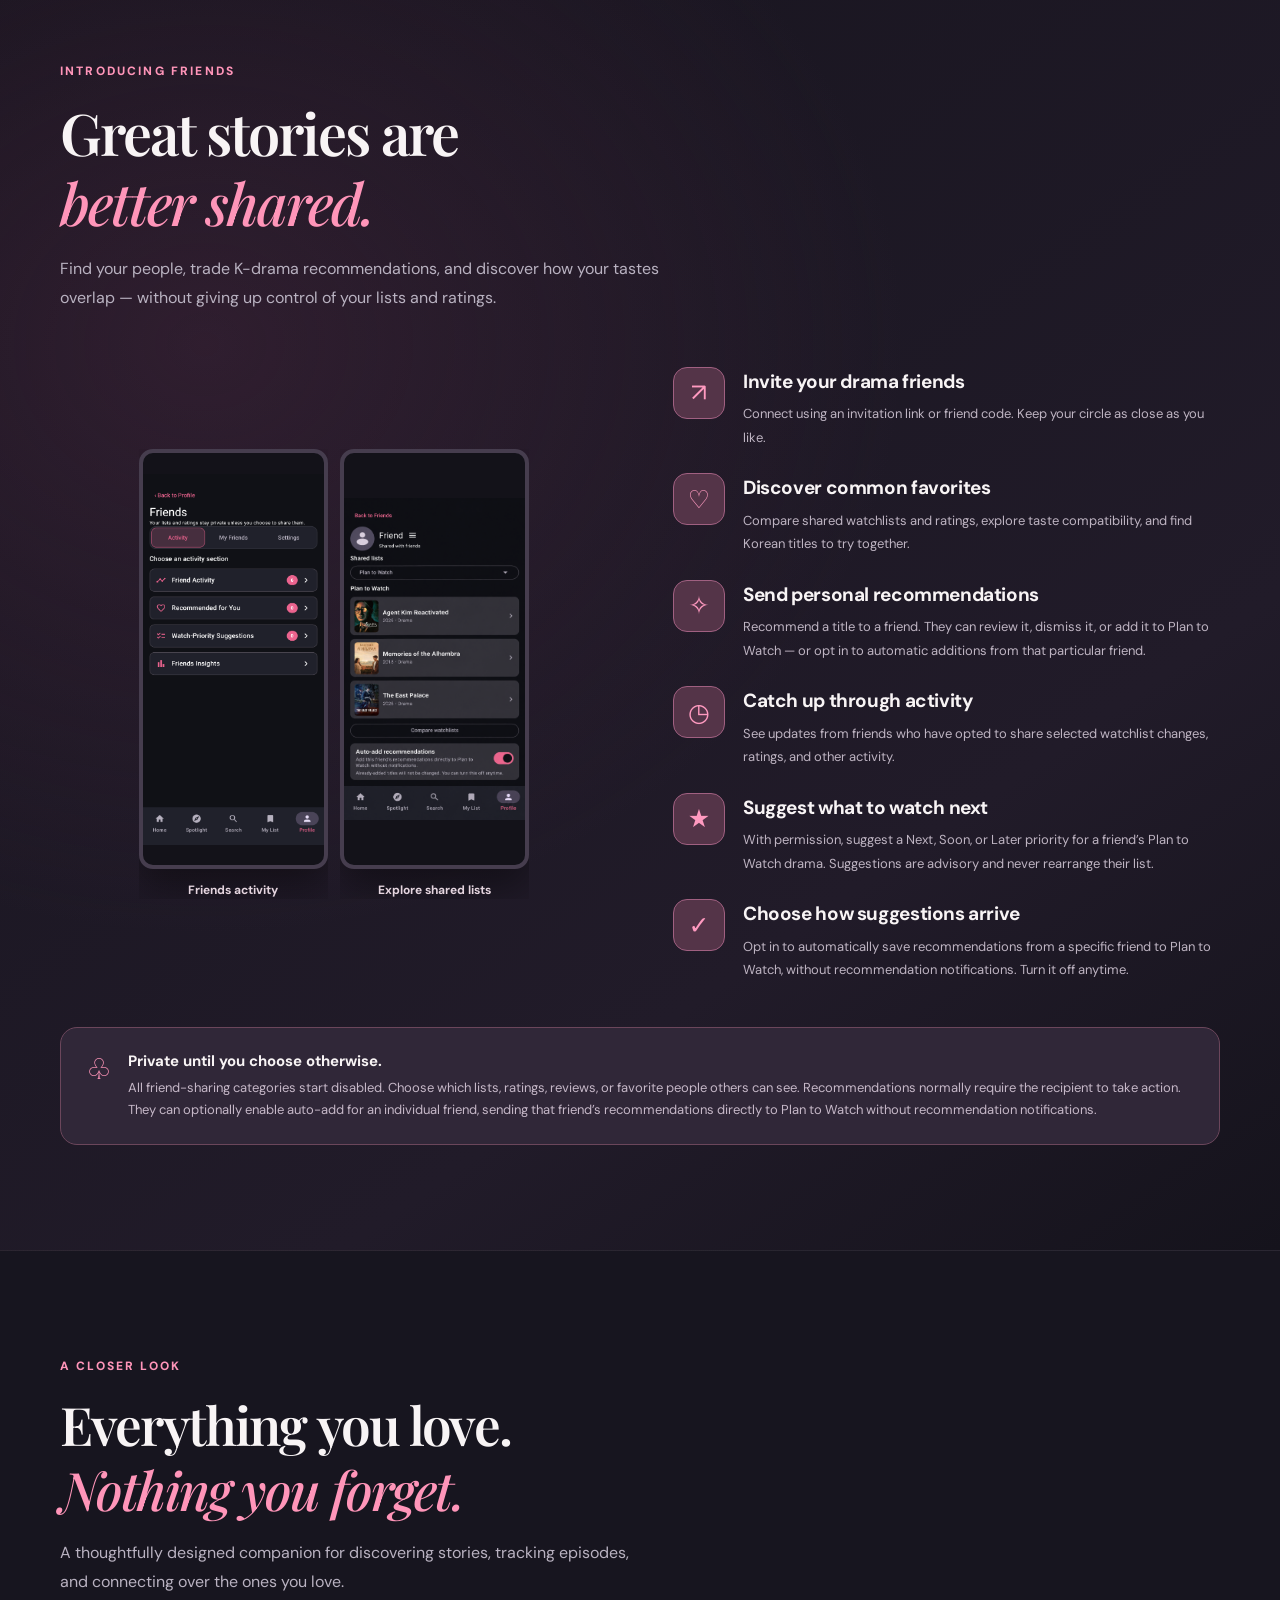
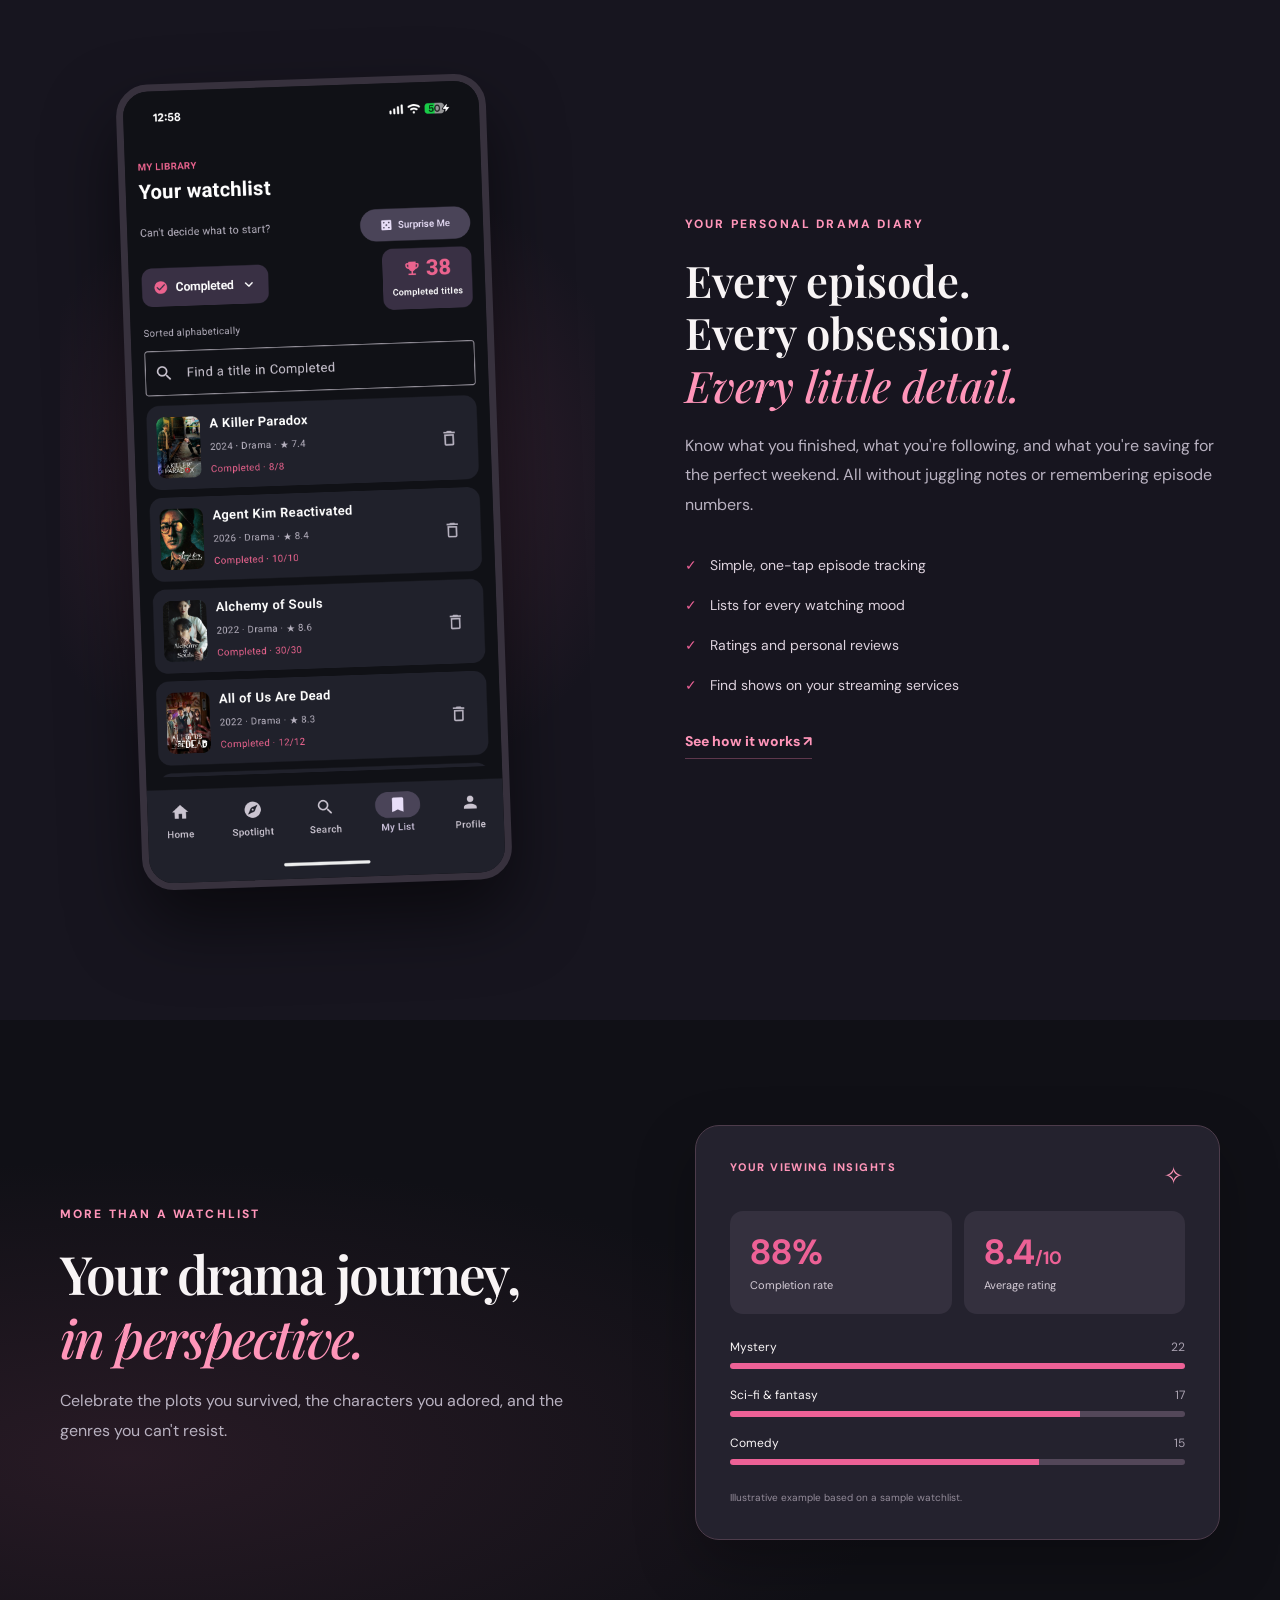
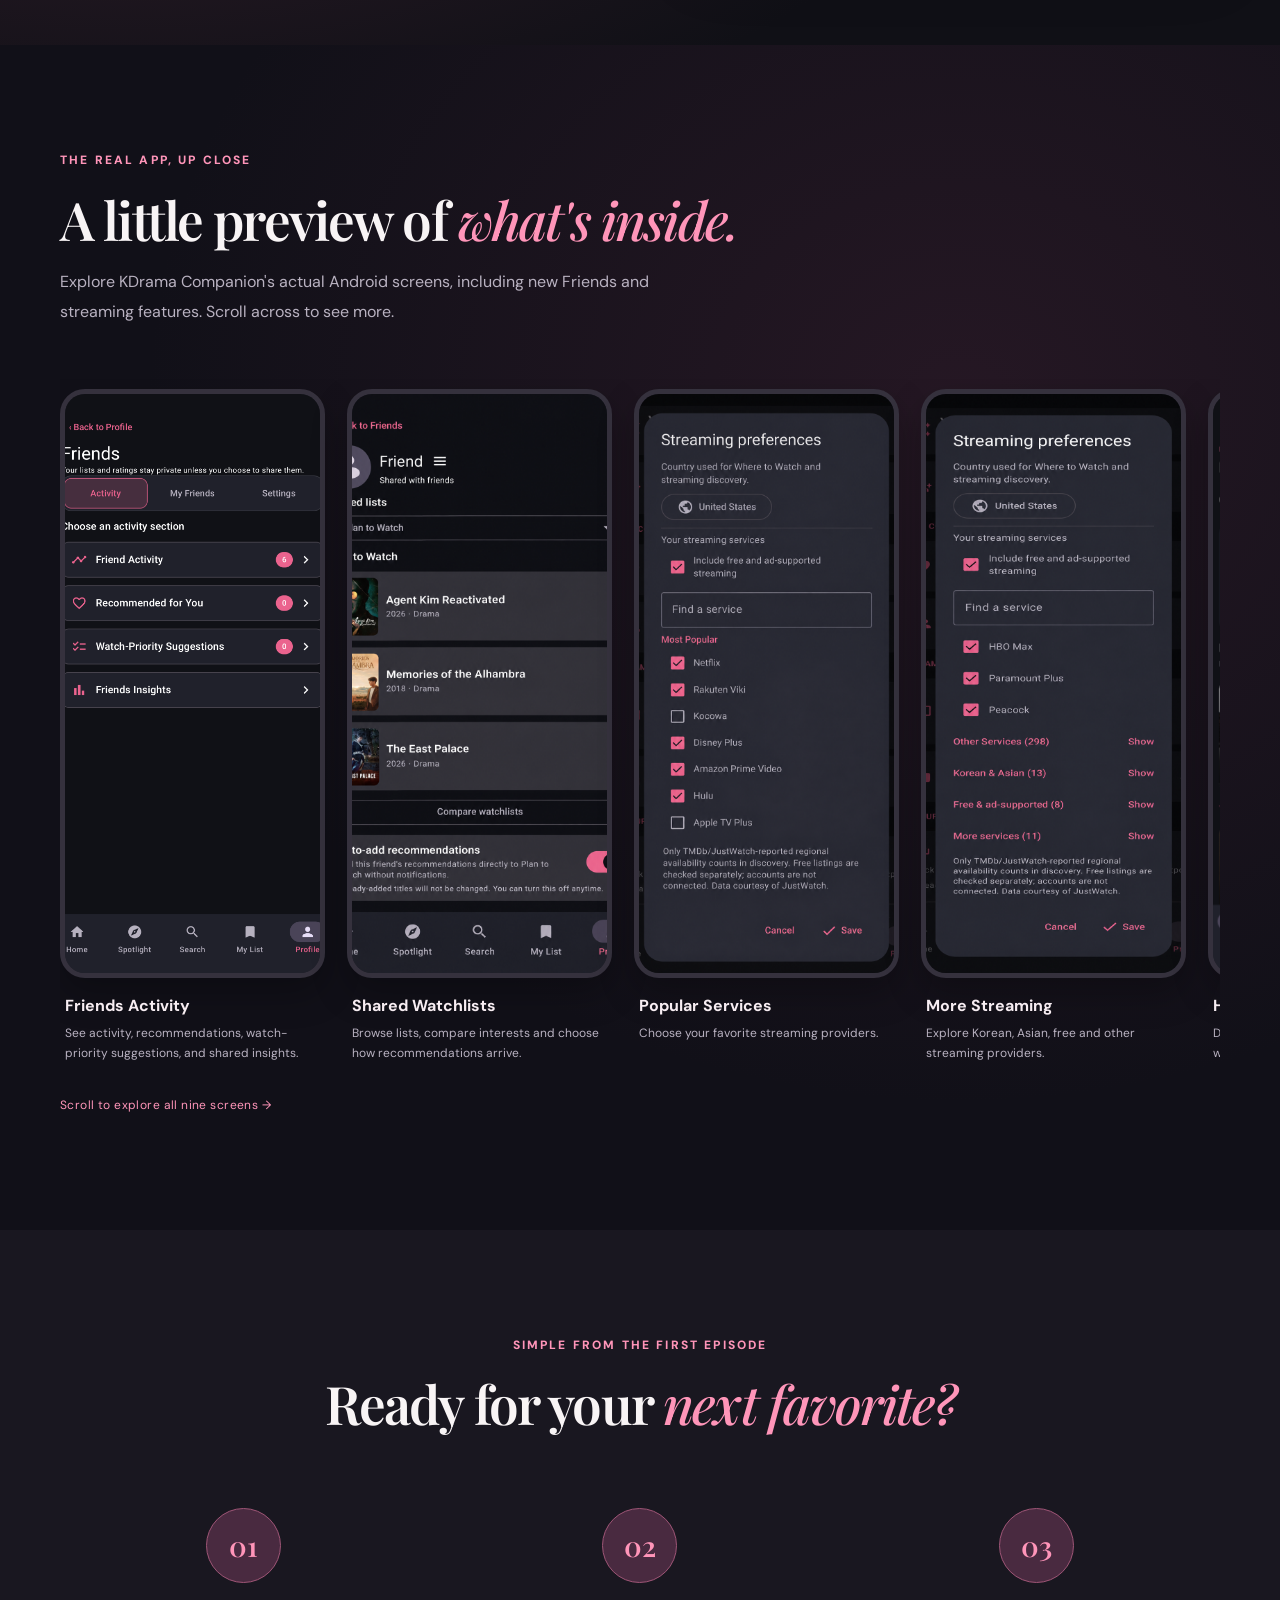
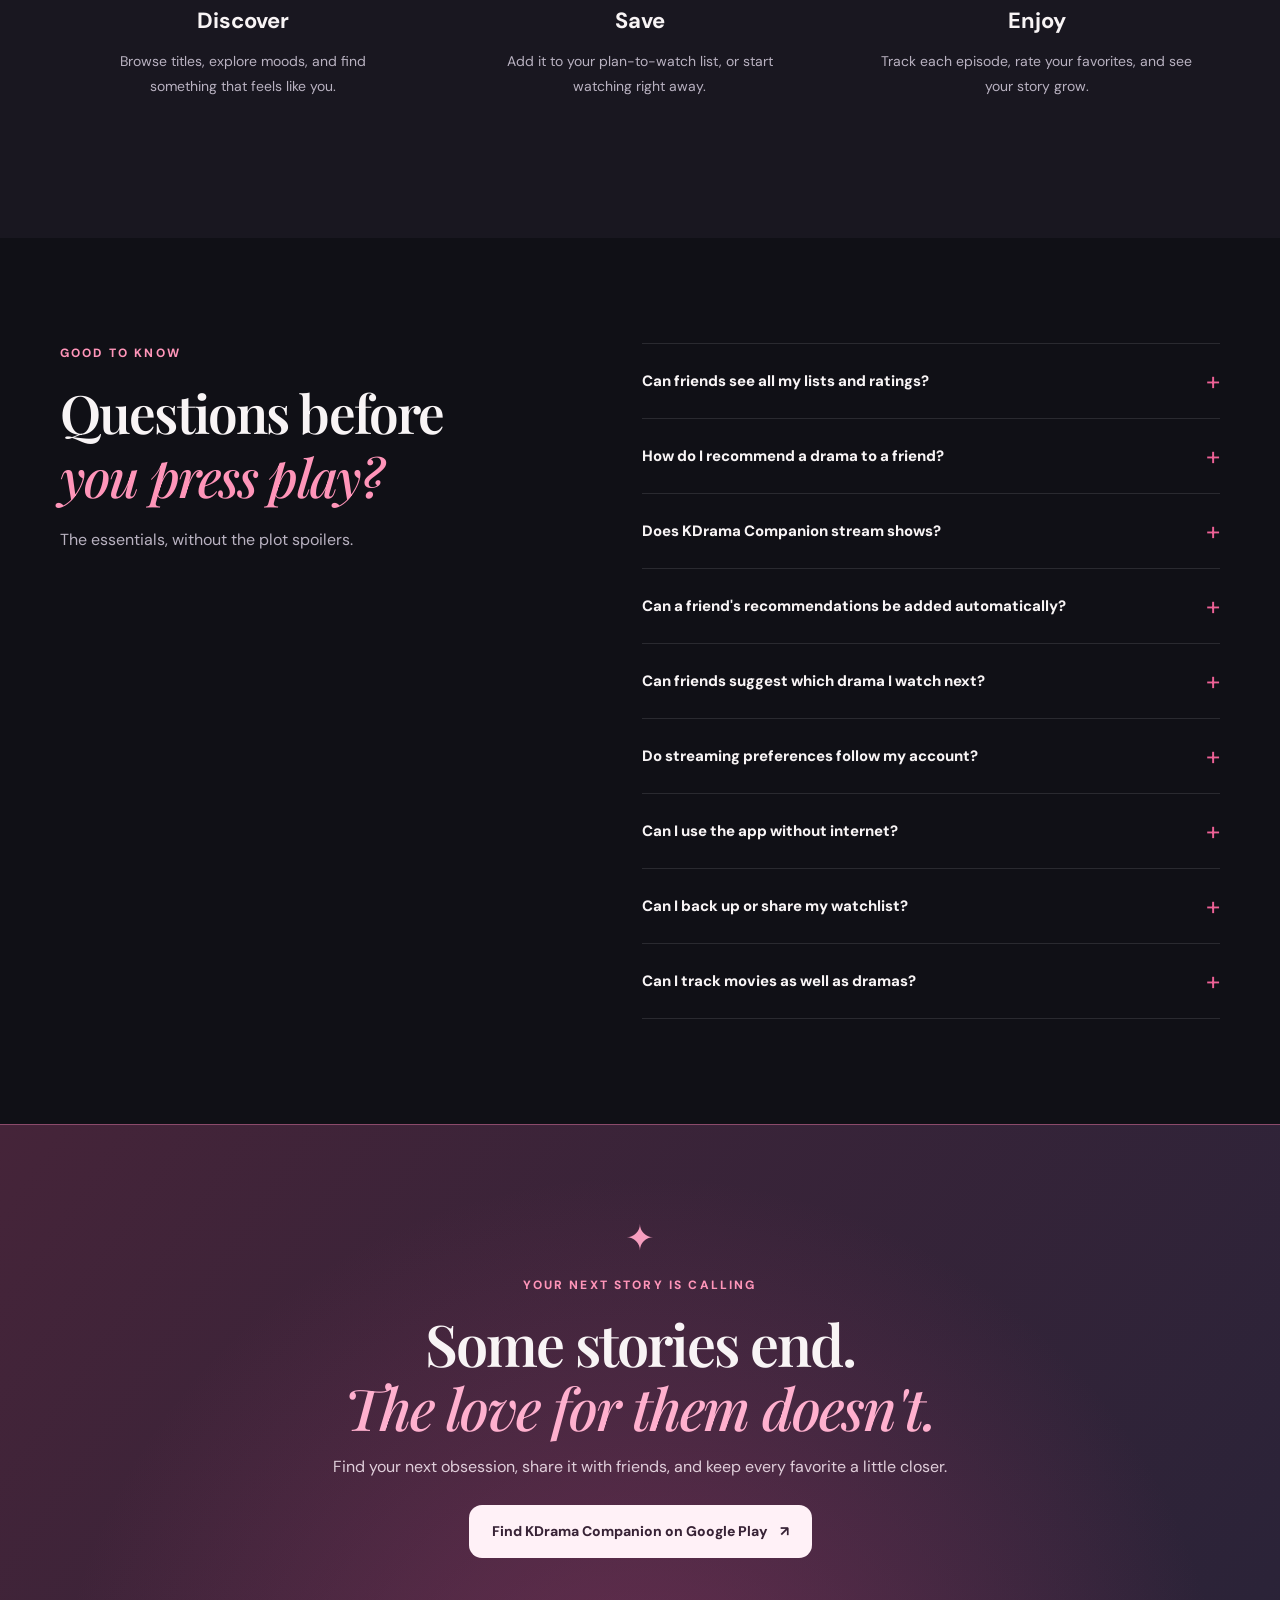
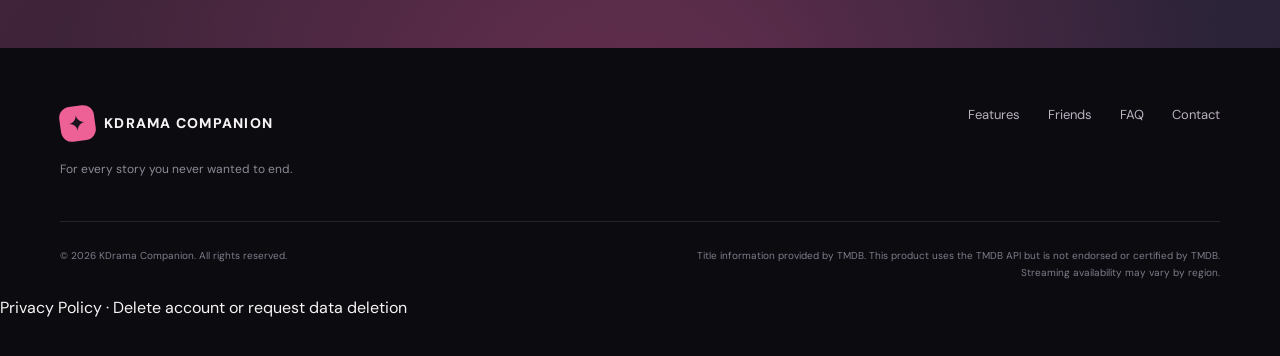
==== commit 877f1aff: "feat: showcase Friends Activity and Friends Insights screenshots" ====
--- a/index.html
+++ b/index.html
@@ -66,7 +66,7 @@
     <section class="section friends-section" id="friends" aria-labelledby="friends-title"><div class="shell">
       <div class="friends-intro"><div class="eyebrow">INTRODUCING FRIENDS</div><h2>Great stories are<br><em>better shared.</em></h2><p>Find your people, trade K-drama recommendations, and discover how your tastes overlap — without giving up control of your lists and ratings.</p></div>
       <div class="friends-grid">
-        <div class="showcase-shots friends-showcase"><a class="showcase-shot" href="assets/file_000000007ddc81f582816e90ae8f9598.png?v=fff9451" target="_blank" rel="noopener noreferrer" aria-label="Open Manage your friends screenshot"><img src="assets/file_000000007ddc81f582816e90ae8f9598.png?v=fff9451" alt="KDrama Companion Friends list with anonymized names and avatars" loading="lazy" decoding="async"><span>Manage your friends</span></a><a class="showcase-shot" href="assets/file_000000009d6c81f59b5a3cab1868e01d.png?v=fff9451" target="_blank" rel="noopener noreferrer" aria-label="Open Explore shared lists screenshot"><img src="assets/file_000000009d6c81f59b5a3cab1868e01d.png?v=fff9451" alt="A friend's anonymized shared Plan to Watch list and auto-add recommendations setting" loading="lazy" decoding="async"><span>Explore shared lists</span></a></div>
+        <div class="showcase-shots friends-showcase"><a class="showcase-shot" href="assets/friends-activity.png?v=20261116" target="_blank" rel="noopener noreferrer" aria-label="Open Friends Activity screenshot"><img src="assets/friends-activity.png?v=20261116" alt="Friends Activity screen with recommendations, watch-priority suggestions, and Friends Insights" loading="lazy" decoding="async"><span>Friends activity</span></a><a class="showcase-shot" href="assets/file_000000009d6c81f59b5a3cab1868e01d.png?v=fff9451" target="_blank" rel="noopener noreferrer" aria-label="Open Explore shared lists screenshot"><img src="assets/file_000000009d6c81f59b5a3cab1868e01d.png?v=fff9451" alt="A friend's anonymized shared Plan to Watch list and auto-add recommendations setting" loading="lazy" decoding="async"><span>Explore shared lists</span></a></div>
         <div class="friends-benefits">
           <article class="friend-benefit"><span class="friend-icon" aria-hidden="true">↗</span><div><h3>Invite your drama friends</h3><p>Connect using an invitation link or friend code. Keep your circle as close as you like.</p></div></article>
           <article class="friend-benefit"><span class="friend-icon" aria-hidden="true">♡</span><div><h3>Discover common favorites</h3><p>Compare shared watchlists and ratings, explore taste compatibility, and find Korean titles to try together.</p></div></article>
@@ -87,7 +87,7 @@
     </div></section>
     <section class="section stats"><div class="shell stats-grid"><div><div class="eyebrow">MORE THAN A WATCHLIST</div><h2>Your drama journey,<br><em>in perspective.</em></h2><p>Celebrate the plots you survived, the characters you adored, and the genres you can't resist.</p></div><div class="insight-panel"><div class="insight-head"><span>YOUR VIEWING INSIGHTS</span><span>✧</span></div><div class="insight-numbers"><div><strong>88%</strong><span>Completion rate</span></div><div><strong>8.4<small>/10</small></strong><span>Average rating</span></div></div><div class="insight-bars"><div><span>Mystery</span><span>22</span><i style="--fill:100%"></i></div><div><span>Sci-fi & fantasy</span><span>17</span><i style="--fill:77%"></i></div><div><span>Comedy</span><span>15</span><i style="--fill:68%"></i></div></div><small class="sample-disclaimer">Illustrative example based on a sample watchlist.</small></div></div></section>
     <section class="section screenshot-section" id="screenshots"><div class="shell"><div class="section-header"><div class="eyebrow">THE REAL APP, UP CLOSE</div><h2>A little preview of <em>what's inside.</em></h2><p>Explore KDrama Companion's actual Android screens, including new Friends and streaming features. Scroll across to see more.</p></div><div class="screenshot-gallery" role="region" aria-label="KDrama Companion app screenshots" tabindex="0">
-<figure class="screenshot-card"><a class="gallery-shot-link" href="assets/file_000000007ddc81f582816e90ae8f9598.png?v=fff9451" target="_blank" rel="noopener noreferrer" aria-label="Open Friends screenshot"><div class="shot-image"><img src="assets/file_000000007ddc81f582816e90ae8f9598.png?v=fff9451" alt="KDrama Companion Friends screenshot" loading="lazy" decoding="async"></div></a><figcaption><strong>Friends</strong><span>Invite and manage friends while keeping your choices private.</span></figcaption></figure>
+<figure class="screenshot-card"><a class="gallery-shot-link" href="assets/friends-activity.png?v=20261116" target="_blank" rel="noopener noreferrer" aria-label="Open Friends Activity screenshot"><div class="shot-image"><img src="assets/friends-activity.png?v=20261116" alt="KDrama Companion Friends Activity screenshot" loading="lazy" decoding="async"></div></a><figcaption><strong>Friends Activity</strong><span>See activity, recommendations, watch-priority suggestions, and shared insights.</span></figcaption></figure>
 <figure class="screenshot-card"><a class="gallery-shot-link" href="assets/file_000000009d6c81f59b5a3cab1868e01d.png?v=fff9451" target="_blank" rel="noopener noreferrer" aria-label="Open Shared Watchlists screenshot"><div class="shot-image"><img src="assets/file_000000009d6c81f59b5a3cab1868e01d.png?v=fff9451" alt="KDrama Companion Shared Watchlists screenshot" loading="lazy" decoding="async"></div></a><figcaption><strong>Shared Watchlists</strong><span>Browse lists, compare interests and choose how recommendations arrive.</span></figcaption></figure>
 <figure class="screenshot-card"><a class="gallery-shot-link" href="assets/file_00000000b14481f58c2bd8d728a20a75.png?v=fff9451" target="_blank" rel="noopener noreferrer" aria-label="Open Popular Services screenshot"><div class="shot-image"><img src="assets/file_00000000b14481f58c2bd8d728a20a75.png?v=fff9451" alt="KDrama Companion Popular Services screenshot" loading="lazy" decoding="async"></div></a><figcaption><strong>Popular Services</strong><span>Choose your favorite streaming providers.</span></figcaption></figure>
 <figure class="screenshot-card"><a class="gallery-shot-link" href="assets/file_00000000987081f587b60aa283aceb39.png?v=fff9451" target="_blank" rel="noopener noreferrer" aria-label="Open More Streaming screenshot"><div class="shot-image"><img src="assets/file_00000000987081f587b60aa283aceb39.png?v=fff9451" alt="KDrama Companion More Streaming screenshot" loading="lazy" decoding="async"></div></a><figcaption><strong>More Streaming</strong><span>Explore Korean, Asian, free and other streaming providers.</span></figcaption></figure>
@@ -97,7 +97,7 @@
 <figure class="screenshot-card"><div class="shot-image"><img src="assets/Screenshot_20261113-125758.png" alt="KDrama Companion Mood & genre screen" loading="lazy" decoding="async" width="690" height="1536"></div><figcaption><strong>Mood & genre</strong><span>Browse by the kind of story you're in the mood for.</span></figcaption></figure>
 <figure class="screenshot-card"><div class="shot-image"><img src="assets/Screenshot_20261113-125808.png" alt="KDrama Companion My List screen" loading="lazy" decoding="async" width="690" height="1536"></div><figcaption><strong>My List</strong><span>Keep completed, planned, and currently watching titles organized.</span></figcaption></figure>
 <figure class="screenshot-card"><div class="shot-image"><img src="assets/Screenshot_20261113-125812.png" alt="KDrama Companion Profile screen" loading="lazy" decoding="async" width="690" height="1536"></div><figcaption><strong>Profile</strong><span>Your collection and preferences in one place.</span></figcaption></figure>
-<figure class="screenshot-card"><div class="shot-image"><img src="assets/Screenshot_20261113-125817.png" alt="KDrama Companion Viewing Insights screen" loading="lazy" decoding="async" width="690" height="1536"></div><figcaption><strong>Viewing Insights</strong><span>Celebrate your genres, ratings and viewing history.</span></figcaption></figure>
+<figure class="screenshot-card"><div class="shot-image"><img src="assets/friends-insights.png?v=20261116" alt="Friends Insights screen showing shared ratings, viewing trends, and most watched genres" loading="lazy" decoding="async" width="690" height="1536"></div><figcaption><strong>Friends Insights</strong><span>Explore shared viewing trends, ratings, recent updates, and top genres.</span></figcaption></figure>
 <figure class="screenshot-card"><div class="shot-image"><img src="assets/Screenshot_20261113-125823.png" alt="KDrama Companion Streaming Services screen" loading="lazy" decoding="async" width="690" height="1536"></div><figcaption><strong>Streaming Services</strong><span>Make discovery relevant to the services you use.</span></figcaption></figure>
 <figure class="screenshot-card"><div class="shot-image"><img src="assets/Screenshot_20261113-125832.png" alt="KDrama Companion Backup & Export screen" loading="lazy" decoding="async" width="690" height="1536"></div><figcaption><strong>Backup & Export</strong><span>Keep your data backed up and share watchlists as PDFs.</span></figcaption></figure></div><p class="gallery-hint">Scroll to explore all nine screens <span aria-hidden="true">→</span></p></div></section>
     <section class="section steps" id="how-it-works"><div class="shell"><div class="section-header centered"><div class="eyebrow">SIMPLE FROM THE FIRST EPISODE</div><h2>Ready for your <em>next favorite?</em></h2></div><div class="steps-grid"><div><span>01</span><h3>Discover</h3><p>Browse titles, explore moods, and find something that feels like you.</p></div><div><span>02</span><h3>Save</h3><p>Add it to your plan-to-watch list, or start watching right away.</p></div><div><span>03</span><h3>Enjoy</h3><p>Track each episode, rate your favorites, and see your story grow.</p></div></div></div></section>
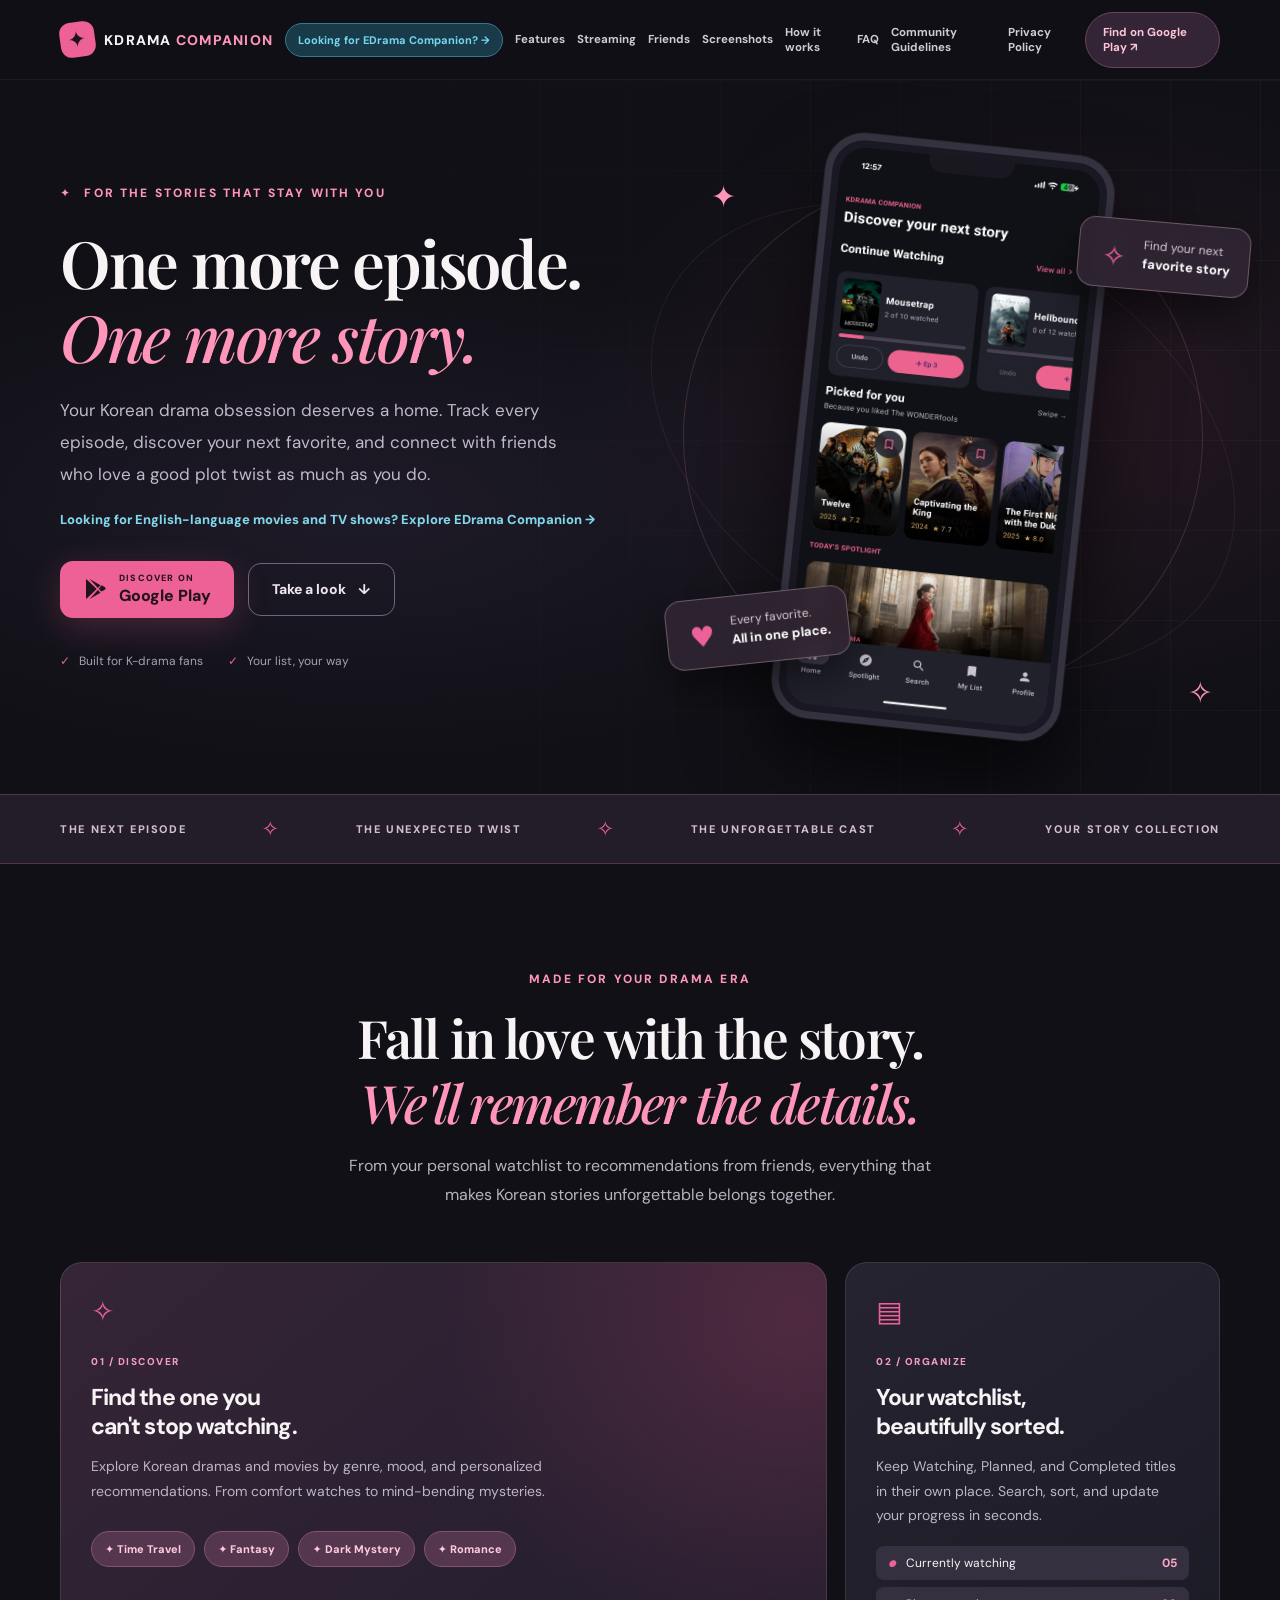
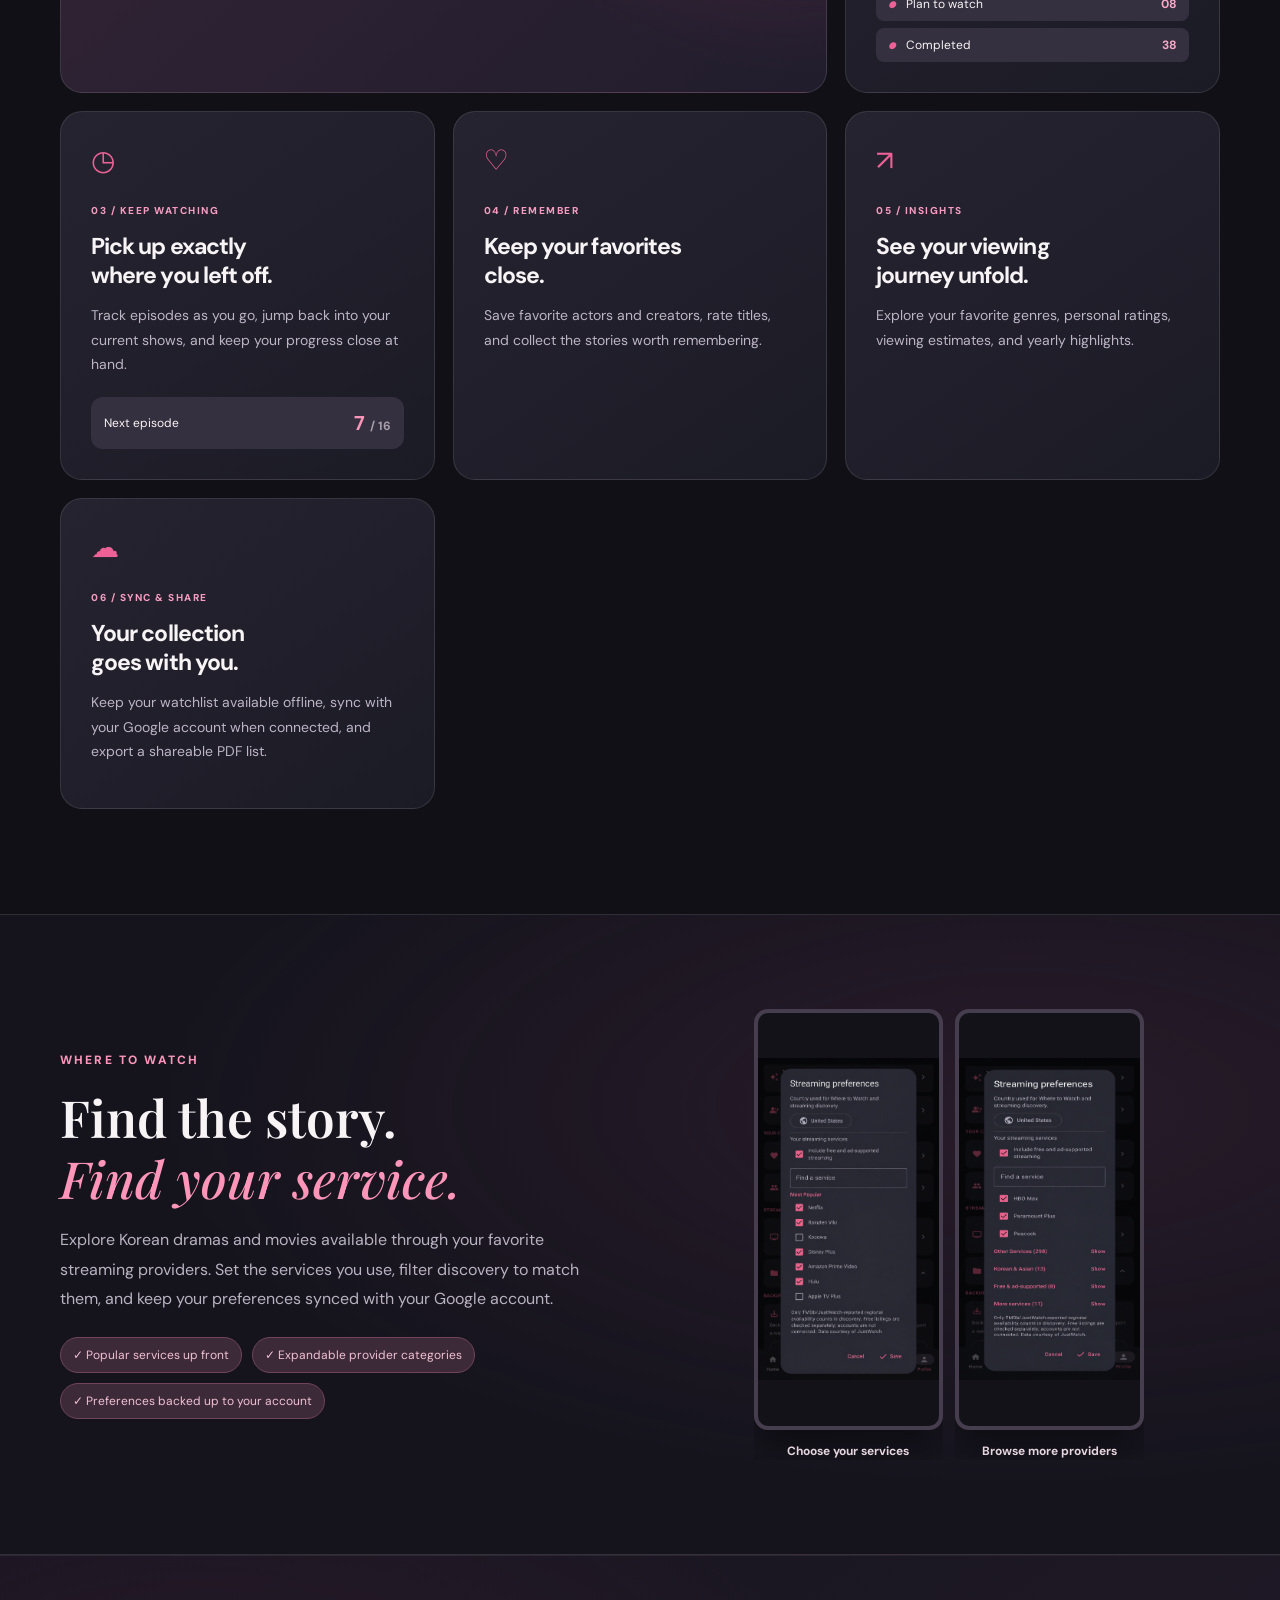
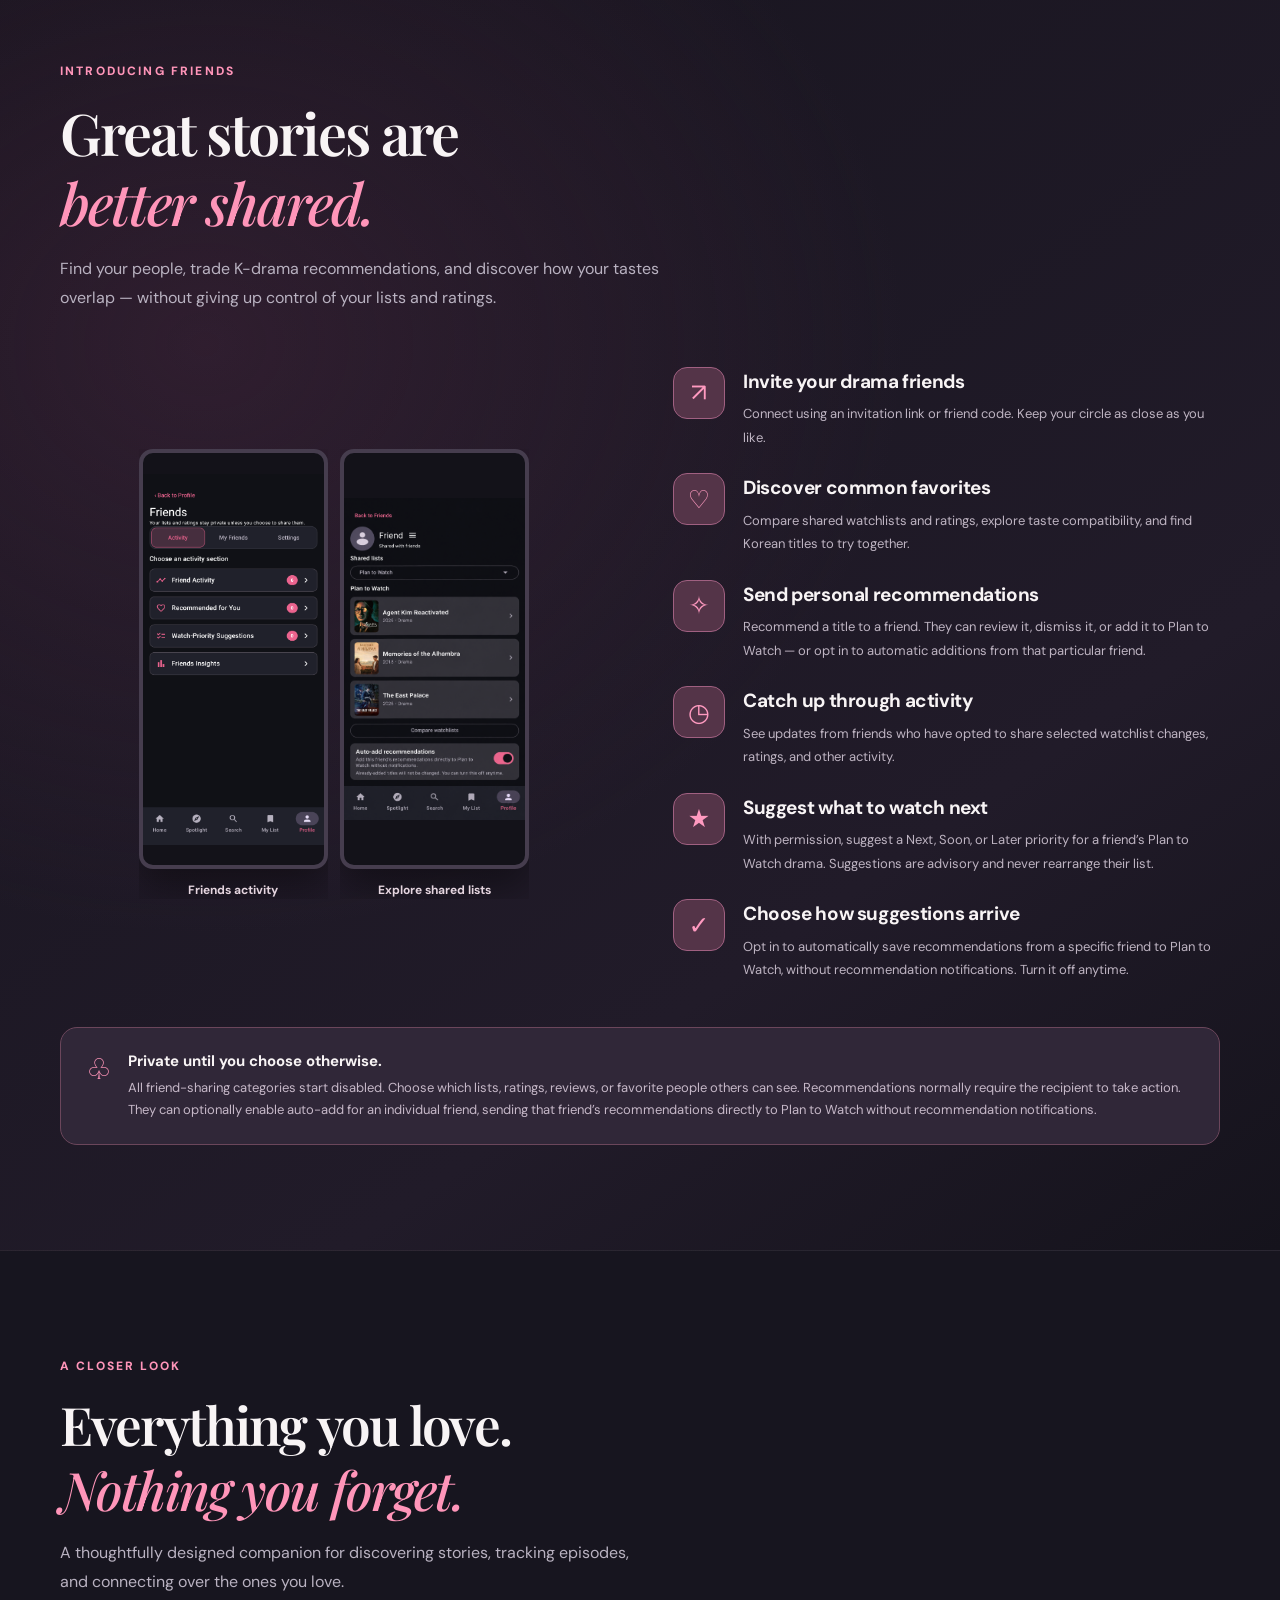
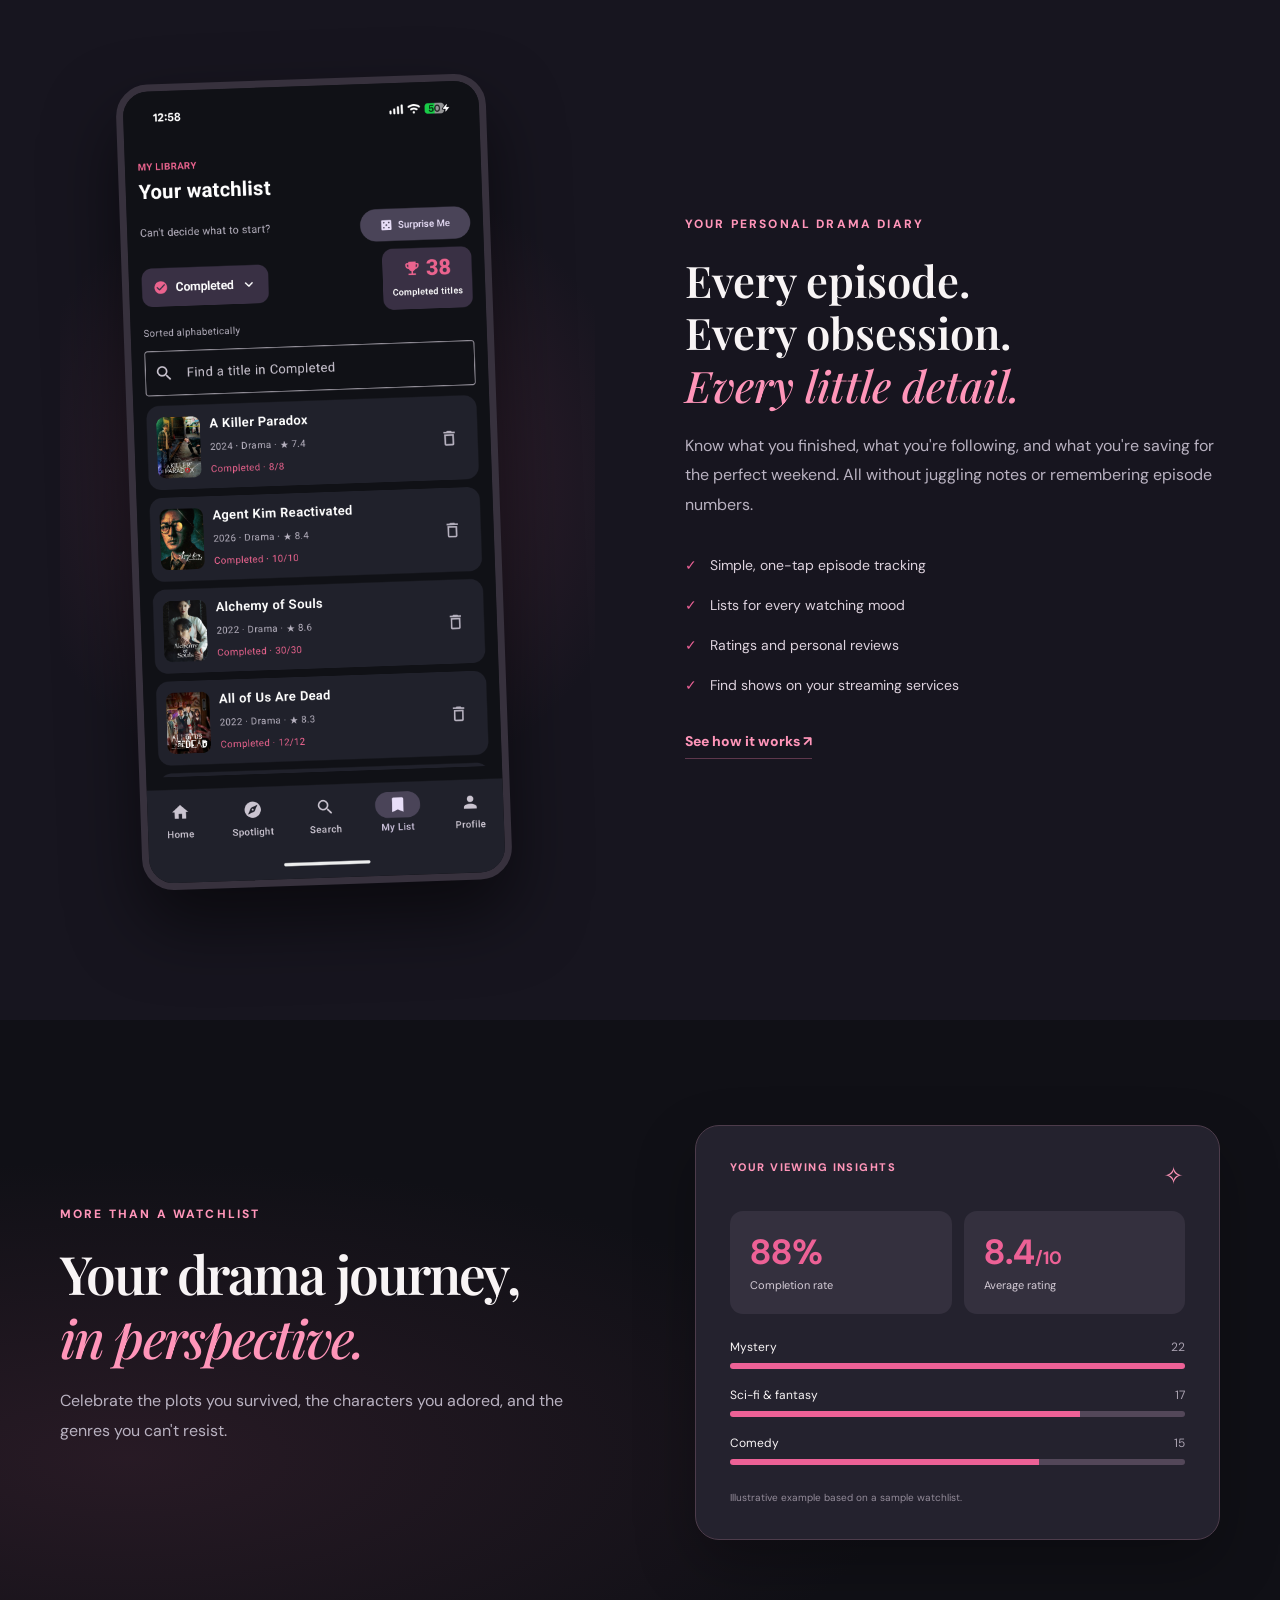
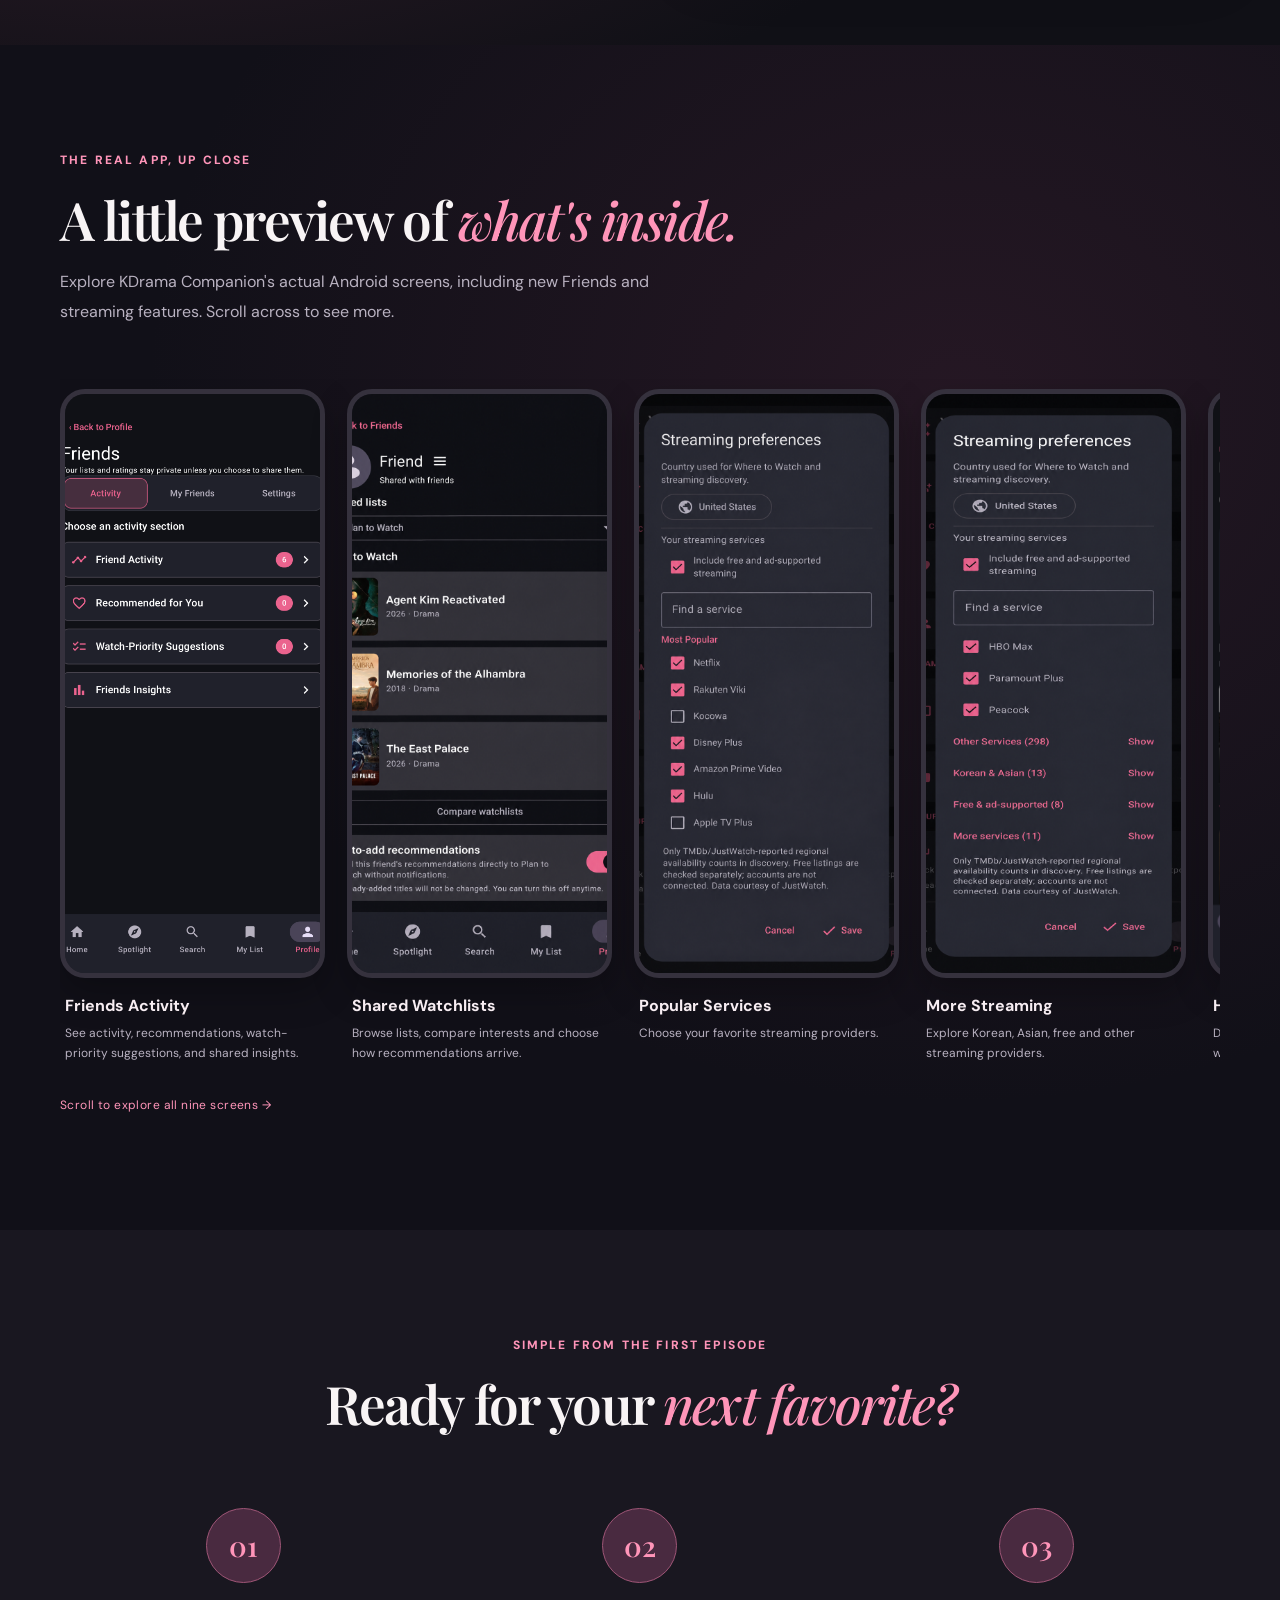
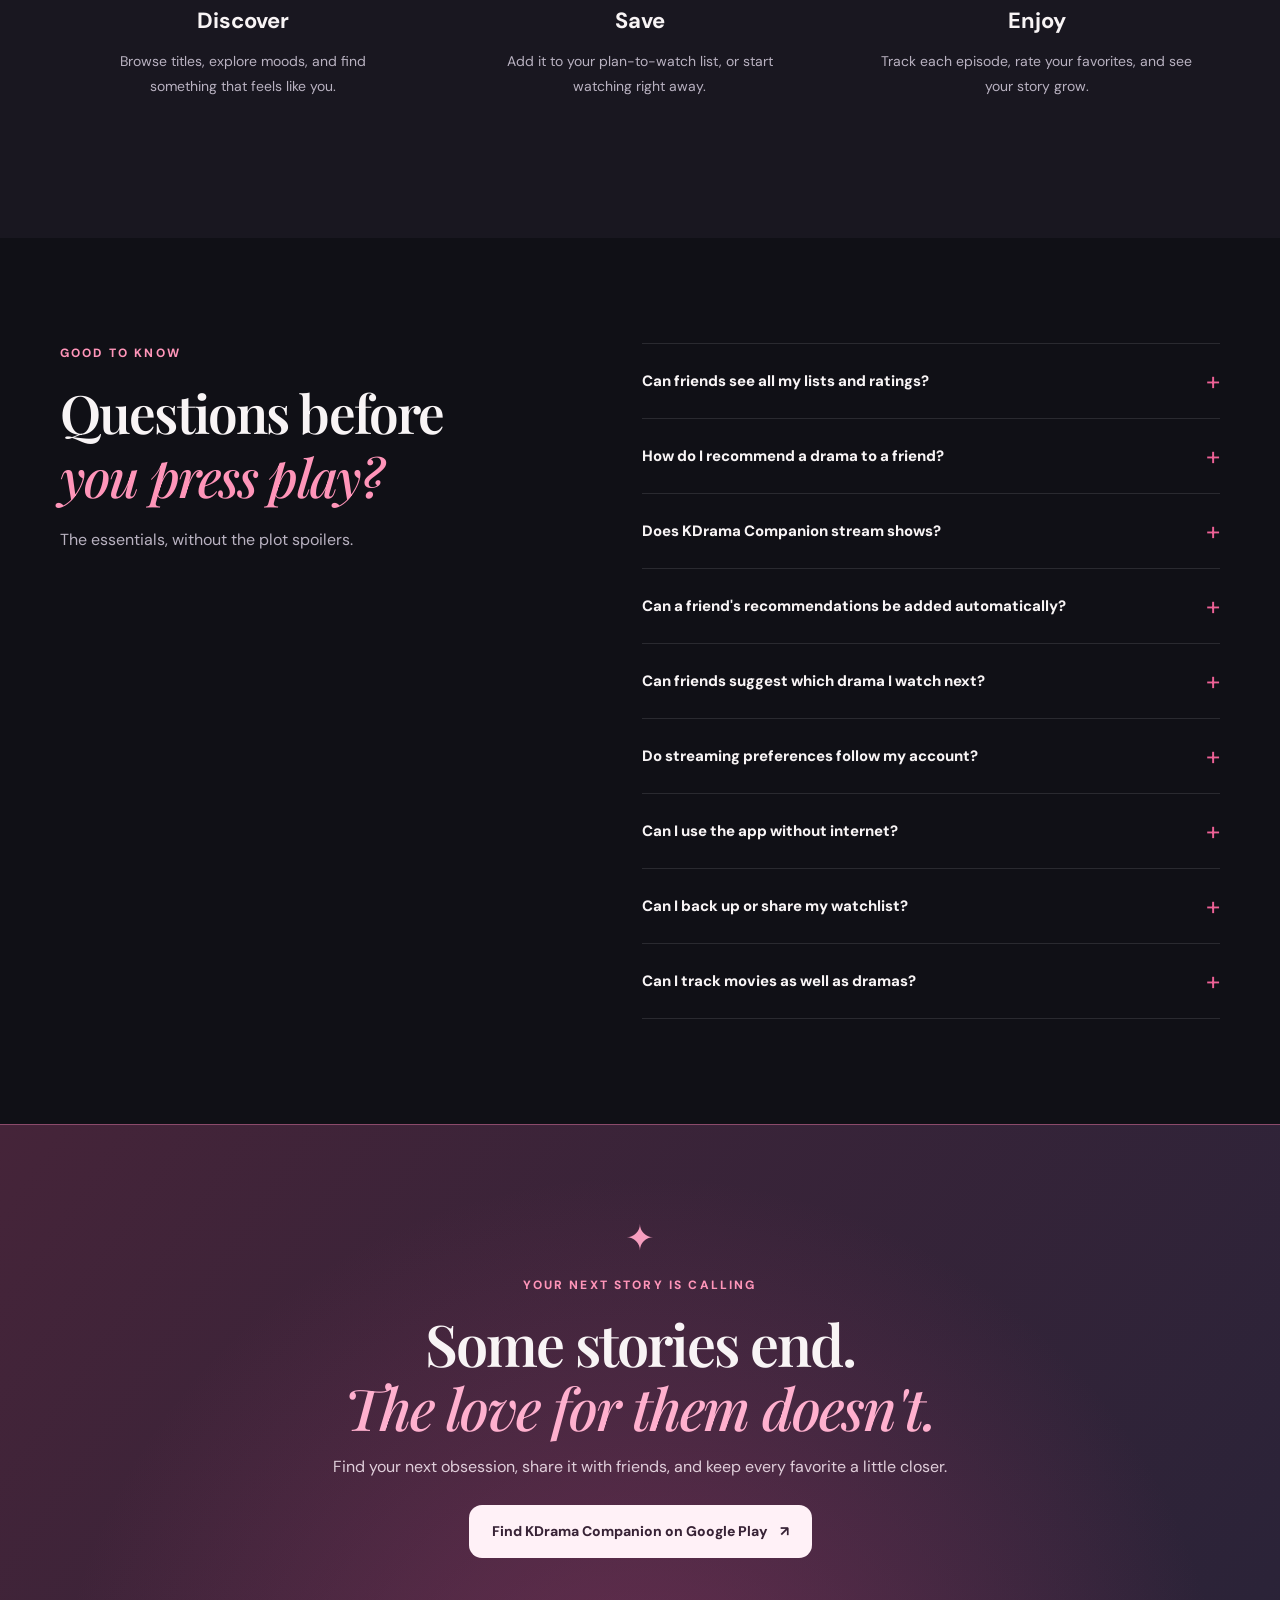
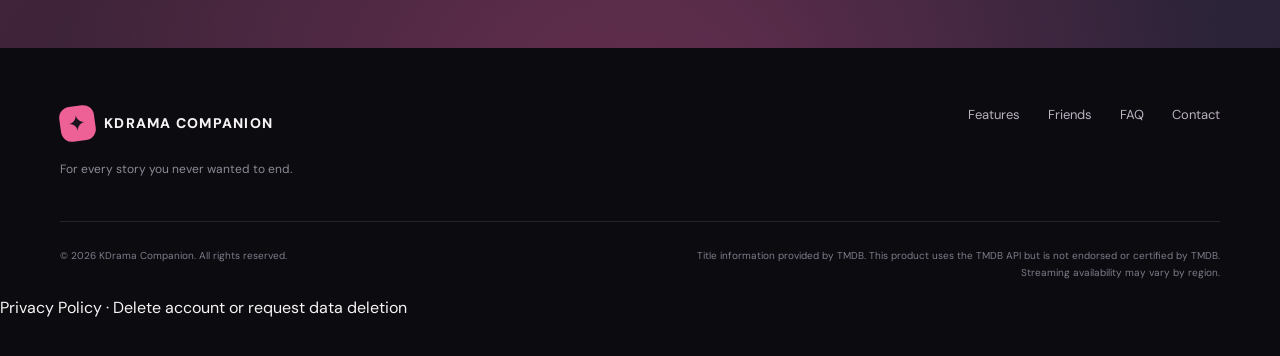
==== commit 1ce86c28: "Add EDrama landing, privacy, and shared-domain routes" ====
--- a/index.html
+++ b/index.html
@@ -19,7 +19,7 @@
     <nav class="nav shell" aria-label="Main navigation">
       <a class="brand" href="#top" aria-label="KDrama Companion home"><span class="brand-mark" aria-hidden="true">✦</span><span>KDRAMA<span class="brand-second"> COMPANION</span></span></a>
       <button class="menu-toggle" aria-label="Open menu" aria-expanded="false" aria-controls="menu"><span></span><span></span><span></span></button>
-      <div class="nav-links" id="menu">
+      <div class="nav-links" id="menu"><a class="edrama-switch" href="/edrama/">Looking for EDrama Companion? →</a>
         <a href="#features">Features</a><a href="#streaming">Streaming</a><a href="#friends">Friends</a><a href="#screenshots">Screenshots</a><a href="#how-it-works">How it works</a><a href="#faq">FAQ</a><a href="/community-guidelines/">Community Guidelines</a><a href="/privacy/">Privacy Policy</a>
         <a class="nav-cta" href="https://play.google.com/store/apps/details?id=com.guns4america.kdrama" target="_blank" rel="noopener noreferrer">Find on Google Play <span aria-hidden="true">↗</span></a>
       </div>
@@ -33,7 +33,7 @@
           <div class="eyebrow"><span class="sparkle">✦</span> FOR THE STORIES THAT STAY WITH YOU</div>
           <h1>One more episode.<br><em>One more story.</em></h1>
           <p class="hero-lead">Your Korean drama obsession deserves a home. Track every episode, discover your next favorite, and connect with friends who love a good plot twist as much as you do.</p>
-          <div class="hero-actions"><a class="button button-primary" href="https://play.google.com/store/apps/details?id=com.guns4america.kdrama" target="_blank" rel="noopener noreferrer"><svg aria-hidden="true" viewBox="0 0 24 24" fill="currentColor"><path d="M3.5 2.2c-.3.2-.5.6-.5 1v17.6c0 .4.2.8.5 1L13.7 12 3.5 2.2Zm11.4 10.9 2.6 2.6-10.9 6.2 8.3-8.8Zm3.6-4.9 3.2 1.8c1.1.6 1.1 2.2 0 2.8l-3.2 1.8L15.8 12l2.7-3.8ZM6.6 2.1l10.9 6.2-2.6 2.6-8.3-8.8Z"/></svg><span><small>DISCOVER ON</small>Google Play</span></a><a class="button button-ghost" href="#experience">Take a look <span aria-hidden="true">↓</span></a></div>
+          <p class="edrama-hero-link"><a href="/edrama/">Looking for English-language movies and TV shows? Explore EDrama Companion →</a></p><div class="hero-actions"><a class="button button-primary" href="https://play.google.com/store/apps/details?id=com.guns4america.kdrama" target="_blank" rel="noopener noreferrer"><svg aria-hidden="true" viewBox="0 0 24 24" fill="currentColor"><path d="M3.5 2.2c-.3.2-.5.6-.5 1v17.6c0 .4.2.8.5 1L13.7 12 3.5 2.2Zm11.4 10.9 2.6 2.6-10.9 6.2 8.3-8.8Zm3.6-4.9 3.2 1.8c1.1.6 1.1 2.2 0 2.8l-3.2 1.8L15.8 12l2.7-3.8ZM6.6 2.1l10.9 6.2-2.6 2.6-8.3-8.8Z"/></svg><span><small>DISCOVER ON</small>Google Play</span></a><a class="button button-ghost" href="#experience">Take a look <span aria-hidden="true">↓</span></a></div>
           <div class="hero-notes"><span><i aria-hidden="true">✓</i> Built for K-drama fans</span><span><i aria-hidden="true">✓</i> Your list, your way</span></div>
         </div>
         <div class="hero-art" aria-label="Stylized preview of the KDrama Companion app">
--- a/styles.css
+++ b/styles.css
@@ -132,3 +132,9 @@
 @media(max-width:540px){
   .showcase-shots{max-width:340px;gap:10px}
 }
+
+/* EDrama cross navigation */
+.edrama-switch{background:#193b49;color:#75d7ee!important;border:1px solid #36778c;border-radius:999px;padding:11px 15px!important;white-space:nowrap}.edrama-switch:hover{background:#225064;color:#c5f4ff!important}.edrama-hero-link{margin:0 0 20px}.edrama-hero-link a{color:#83d7eb;font-weight:800;font-size:13px}.edrama-hero-link a:hover{text-decoration:underline}@media(max-width:1200px){.nav-links{gap:15px}.edrama-switch{font-size:11px}}@media(max-width:800px){.nav-links .edrama-switch{text-align:center;margin:9px 0}}
+
+/* Compact shared-site navigation */
+@media(min-width:801px){.nav{gap:12px}.nav-links{gap:12px;font-size:11.5px}.edrama-switch{font-size:11px;padding:9px 12px!important}}
